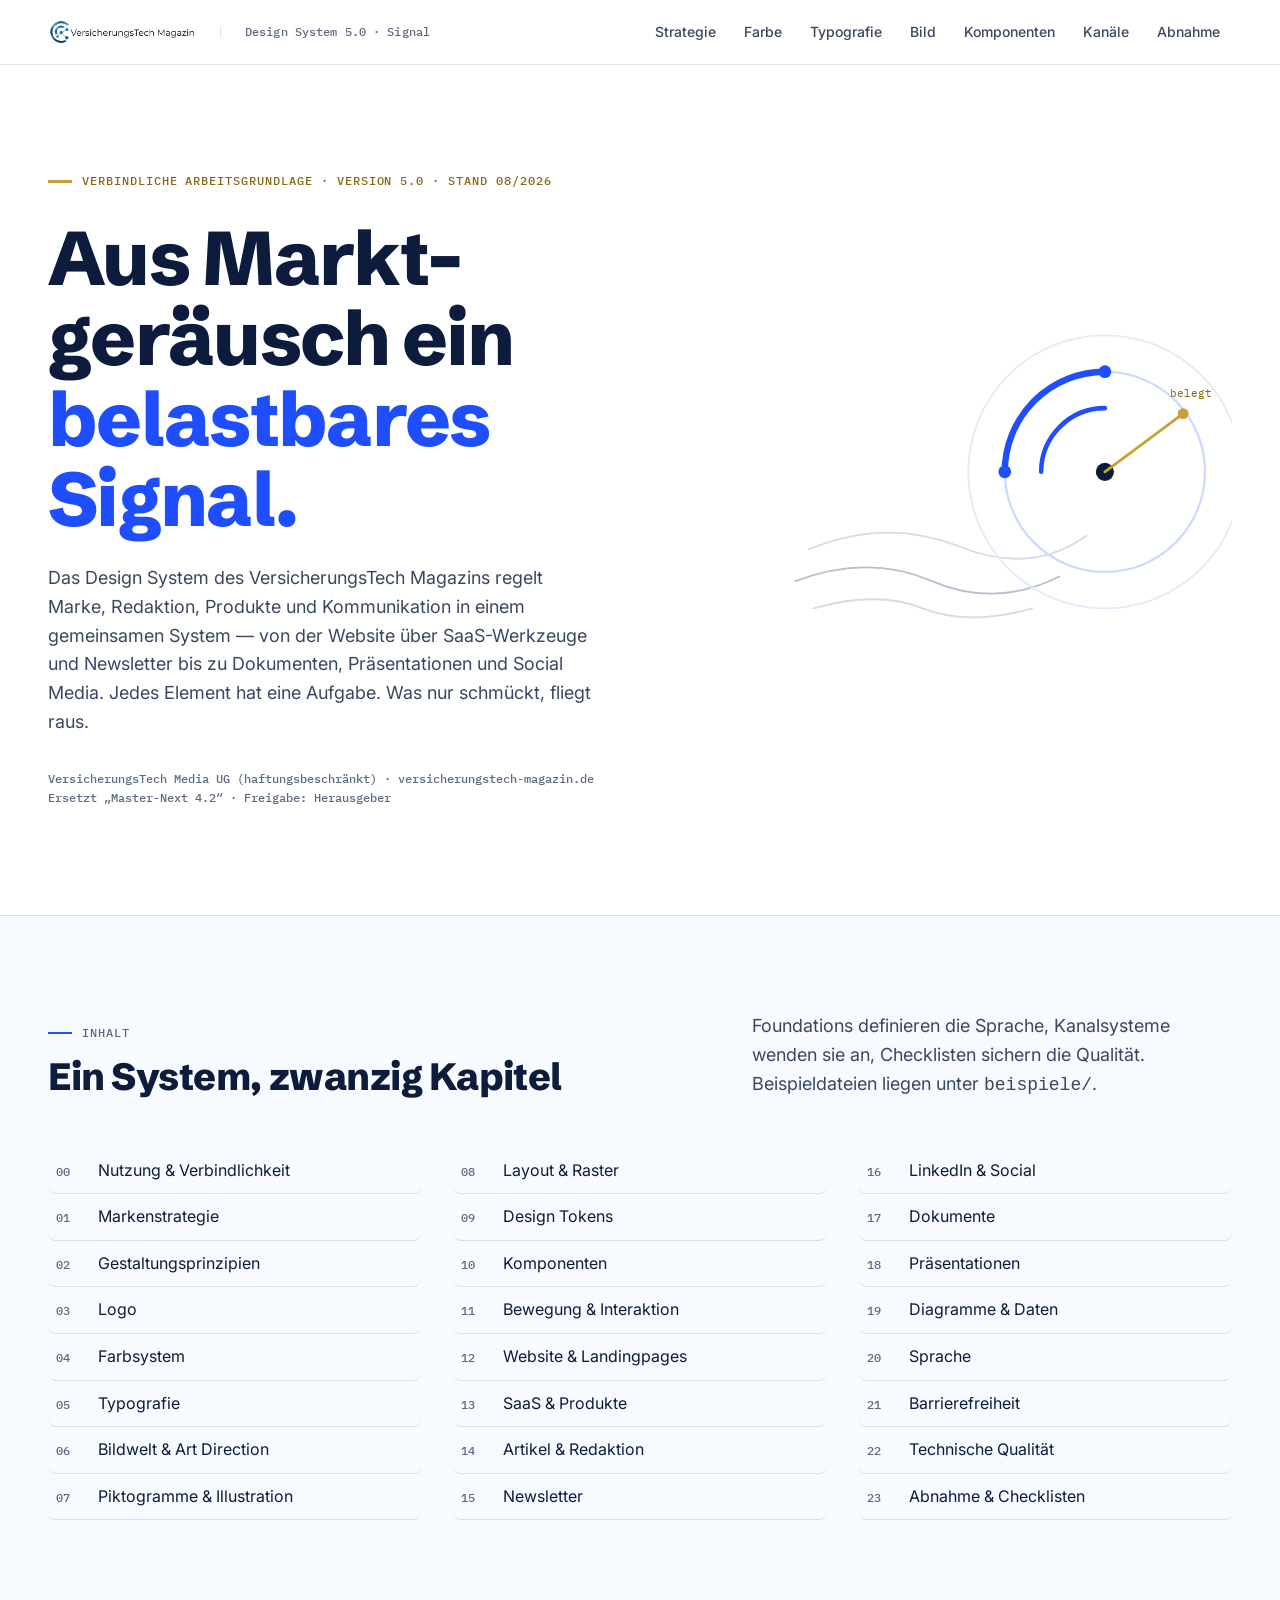
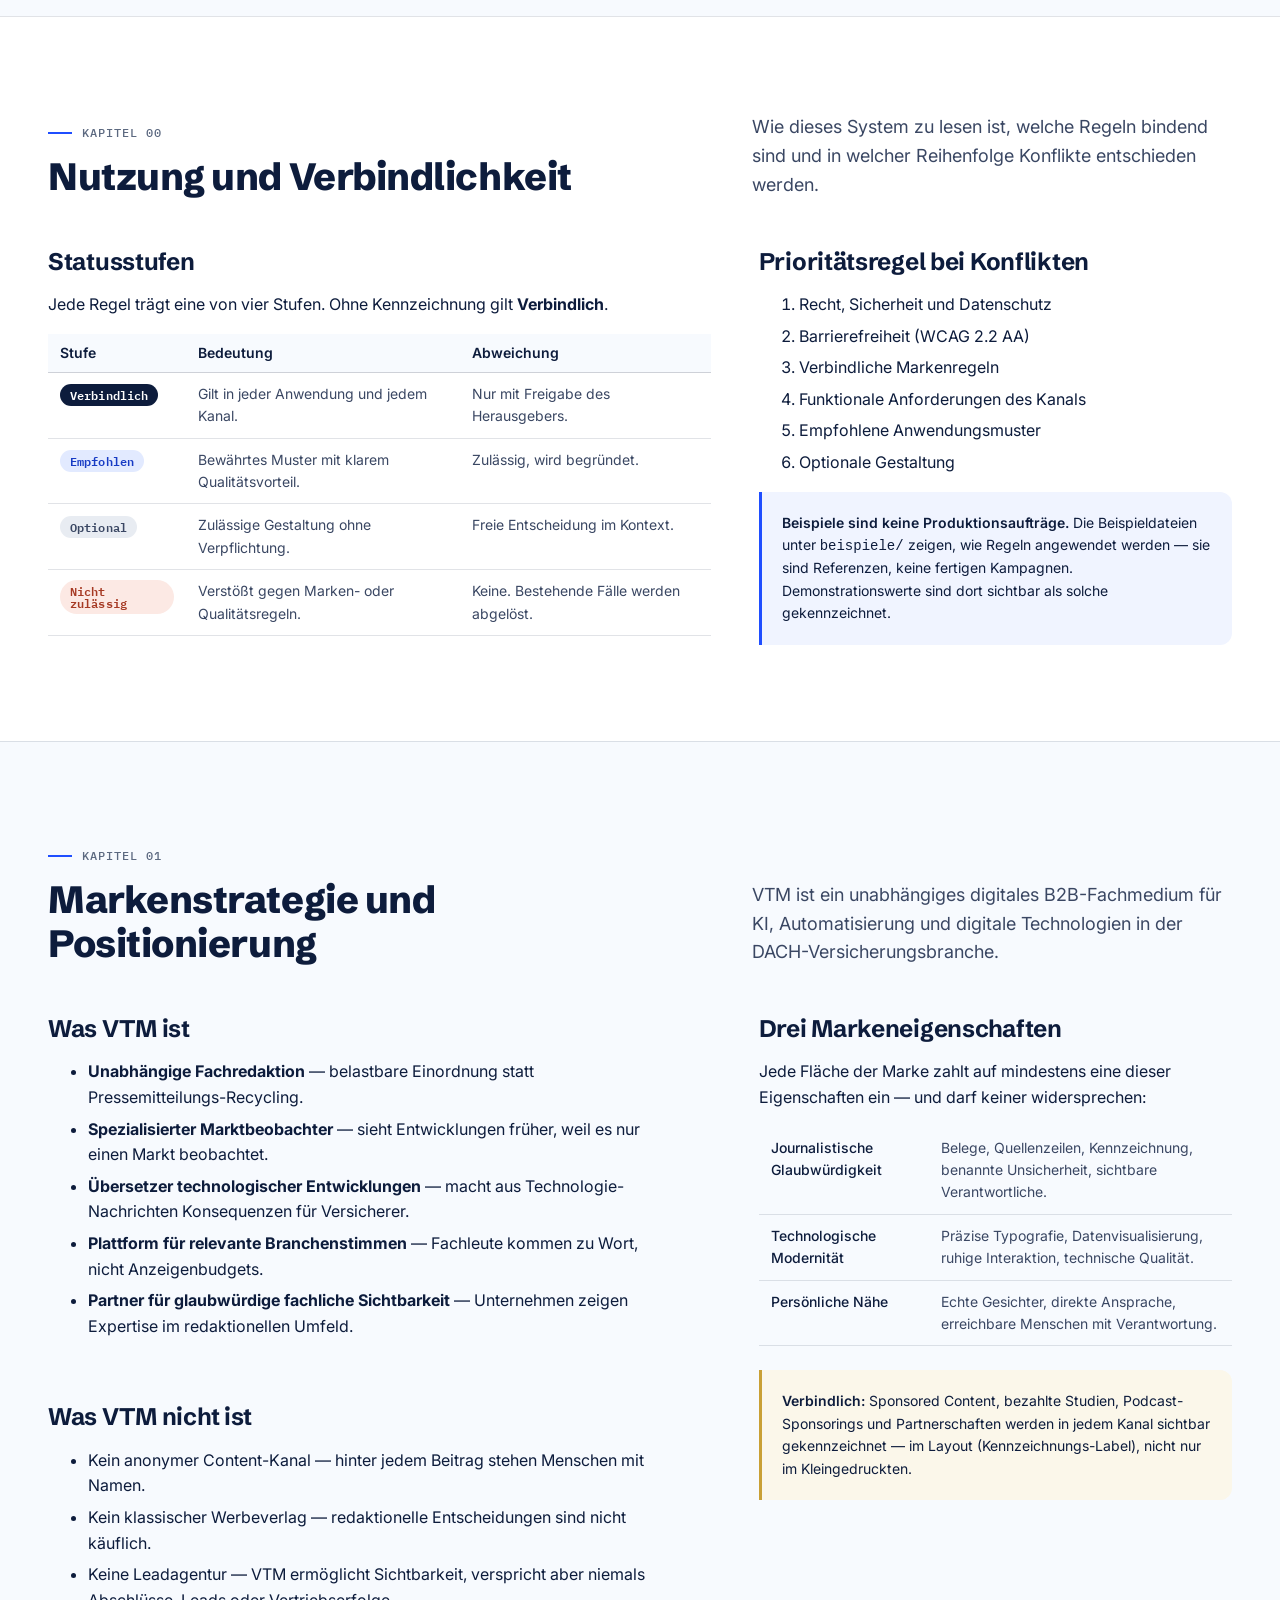
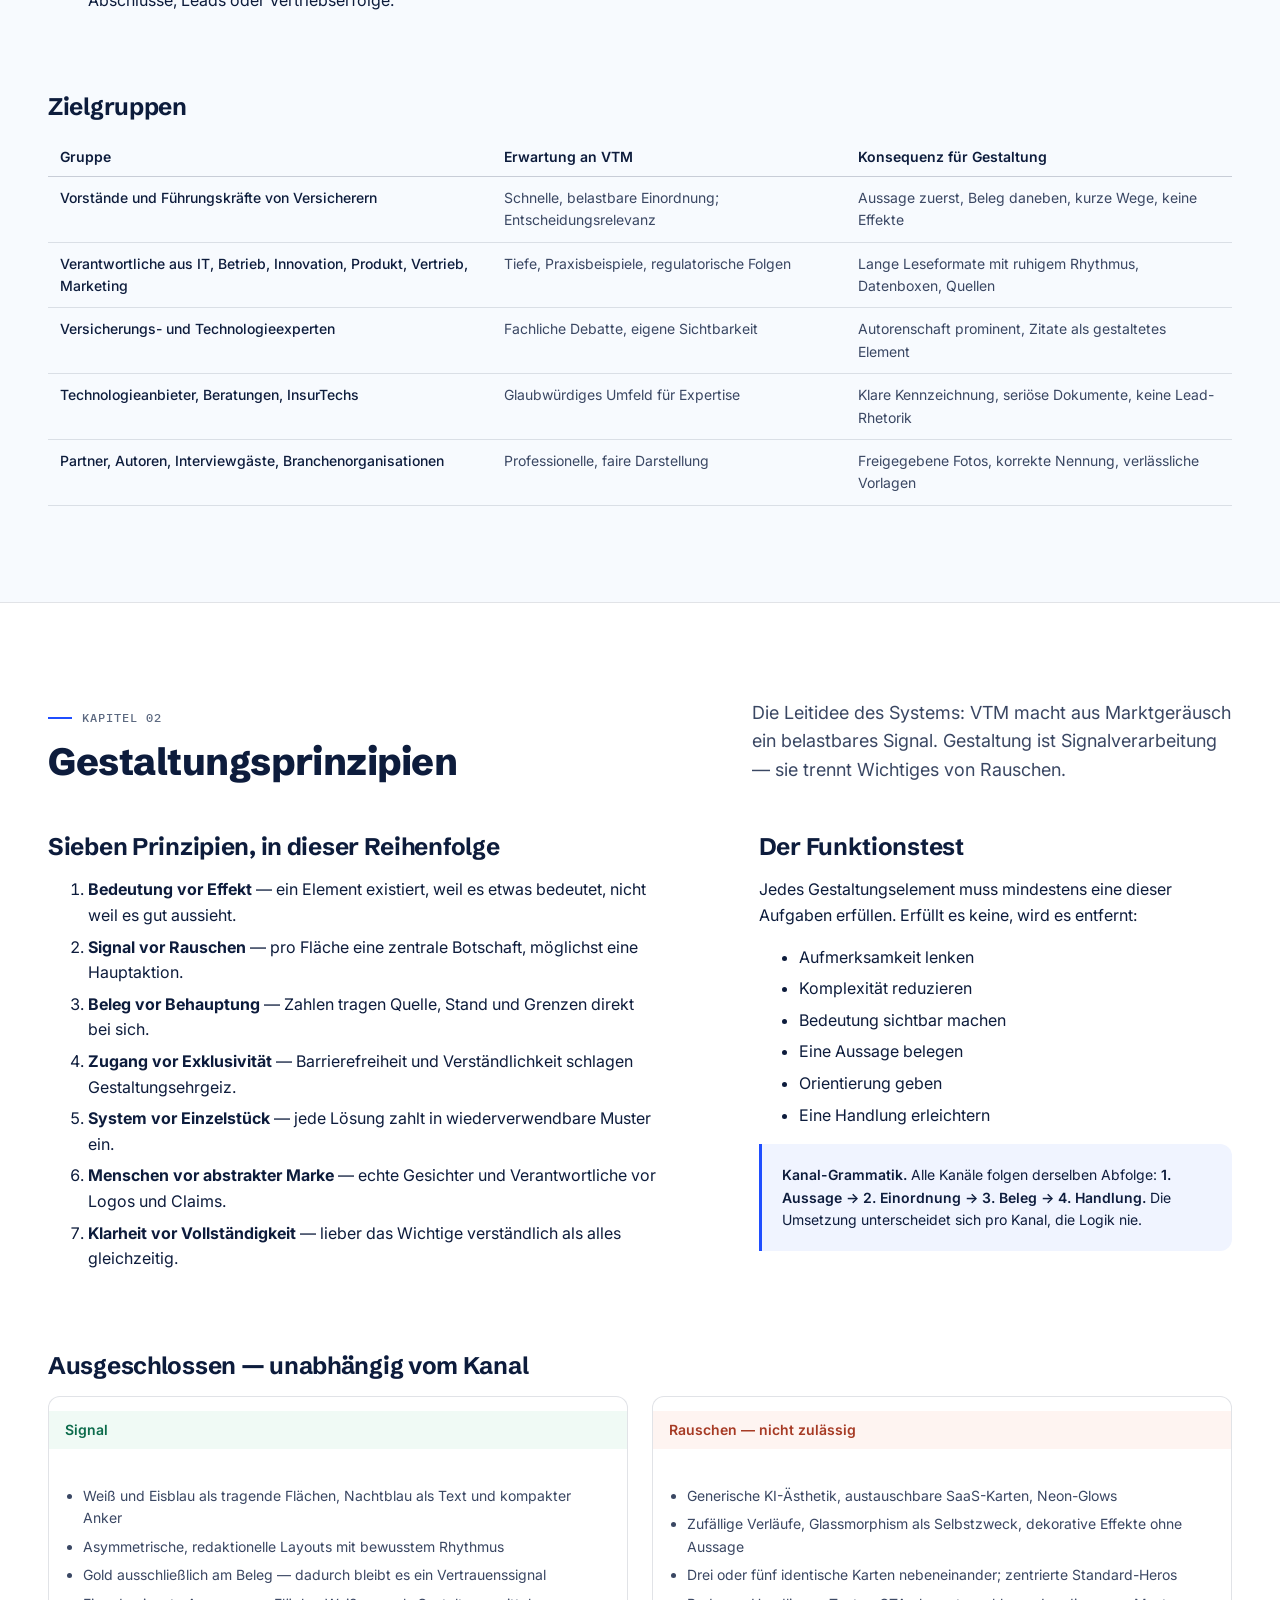
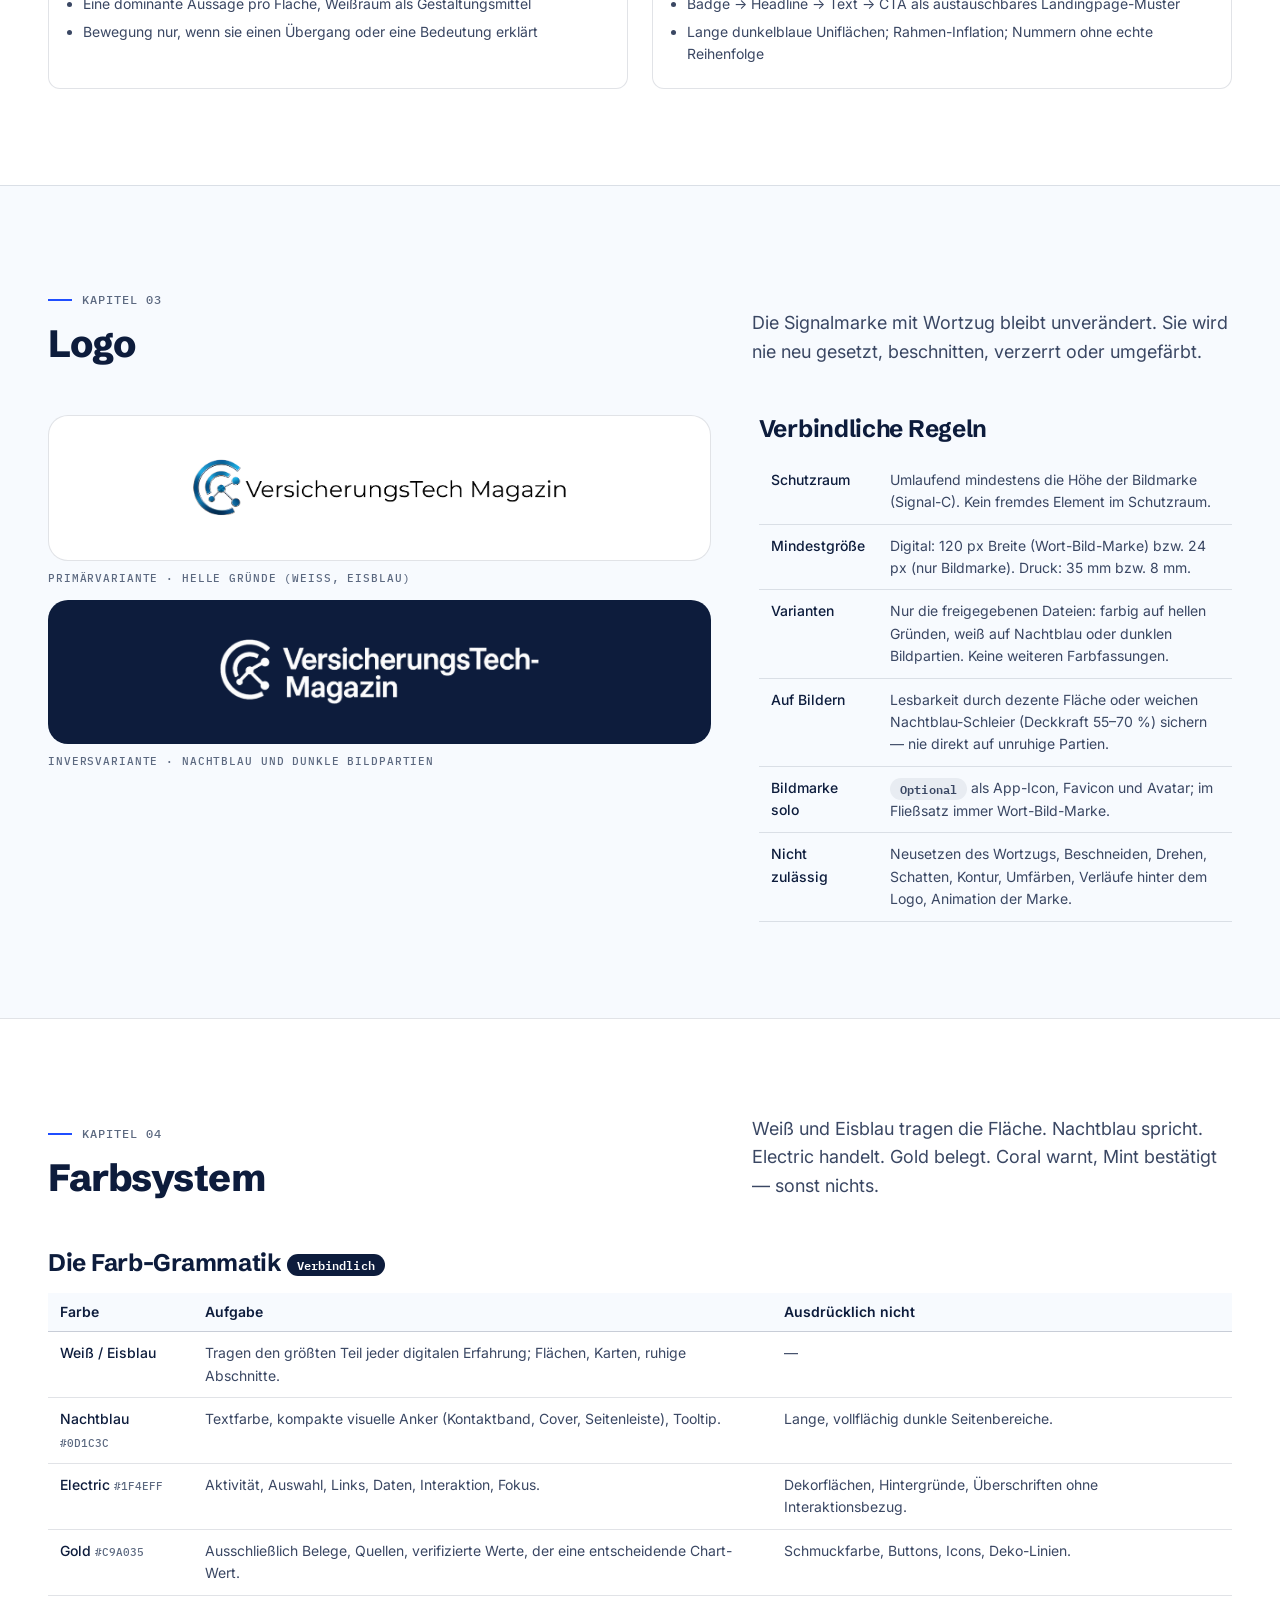
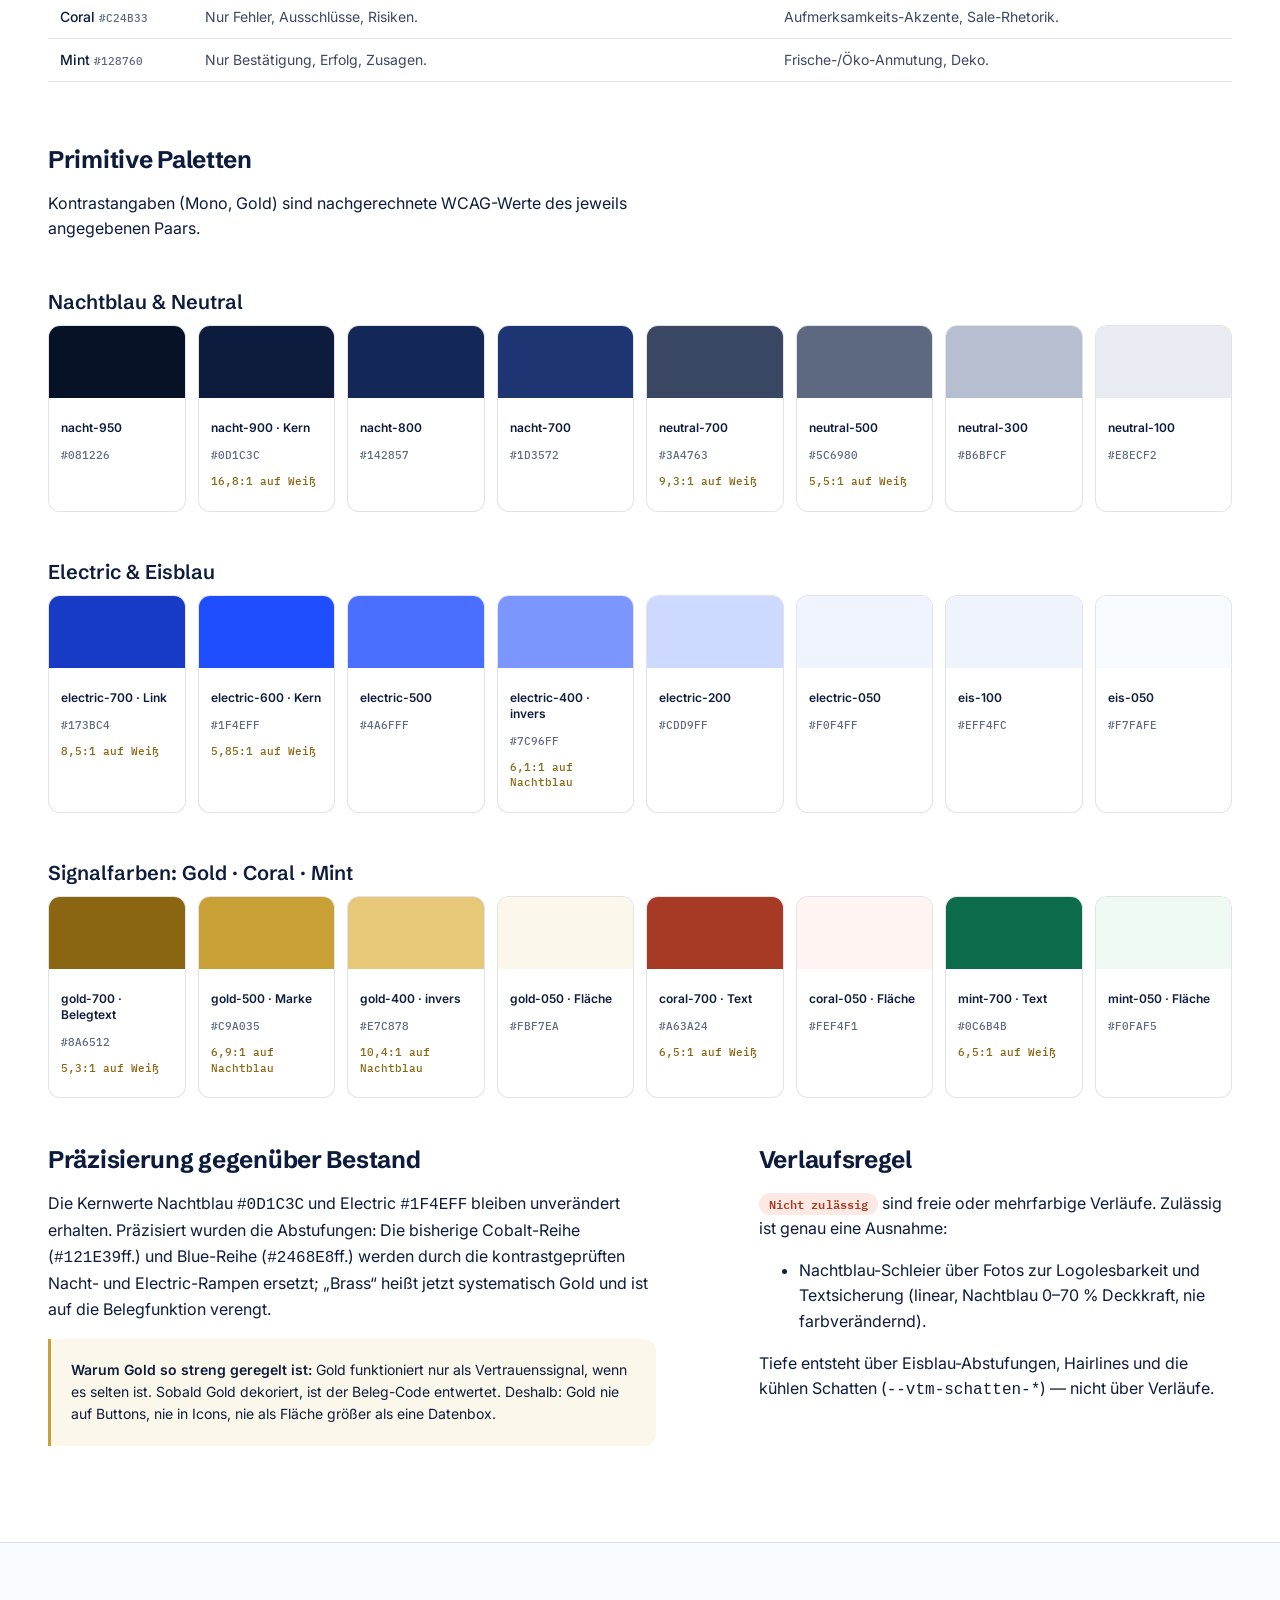
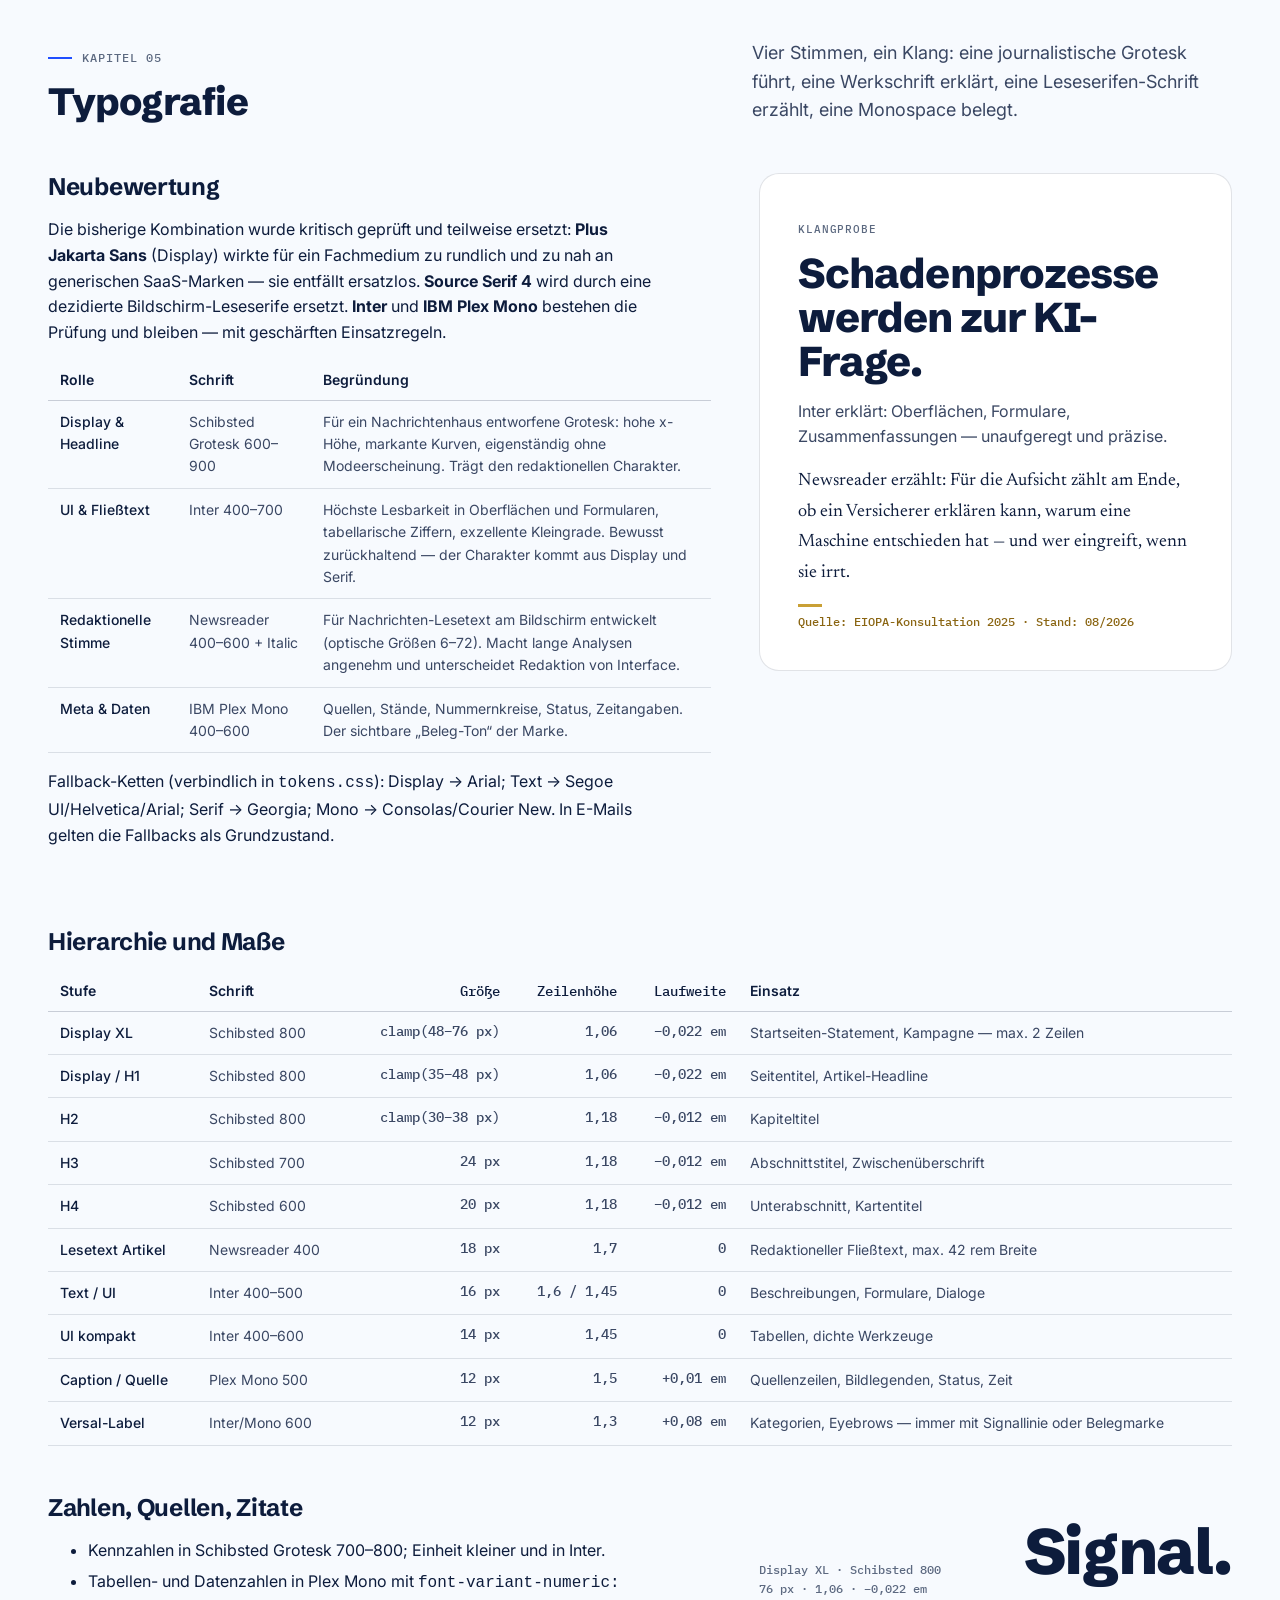
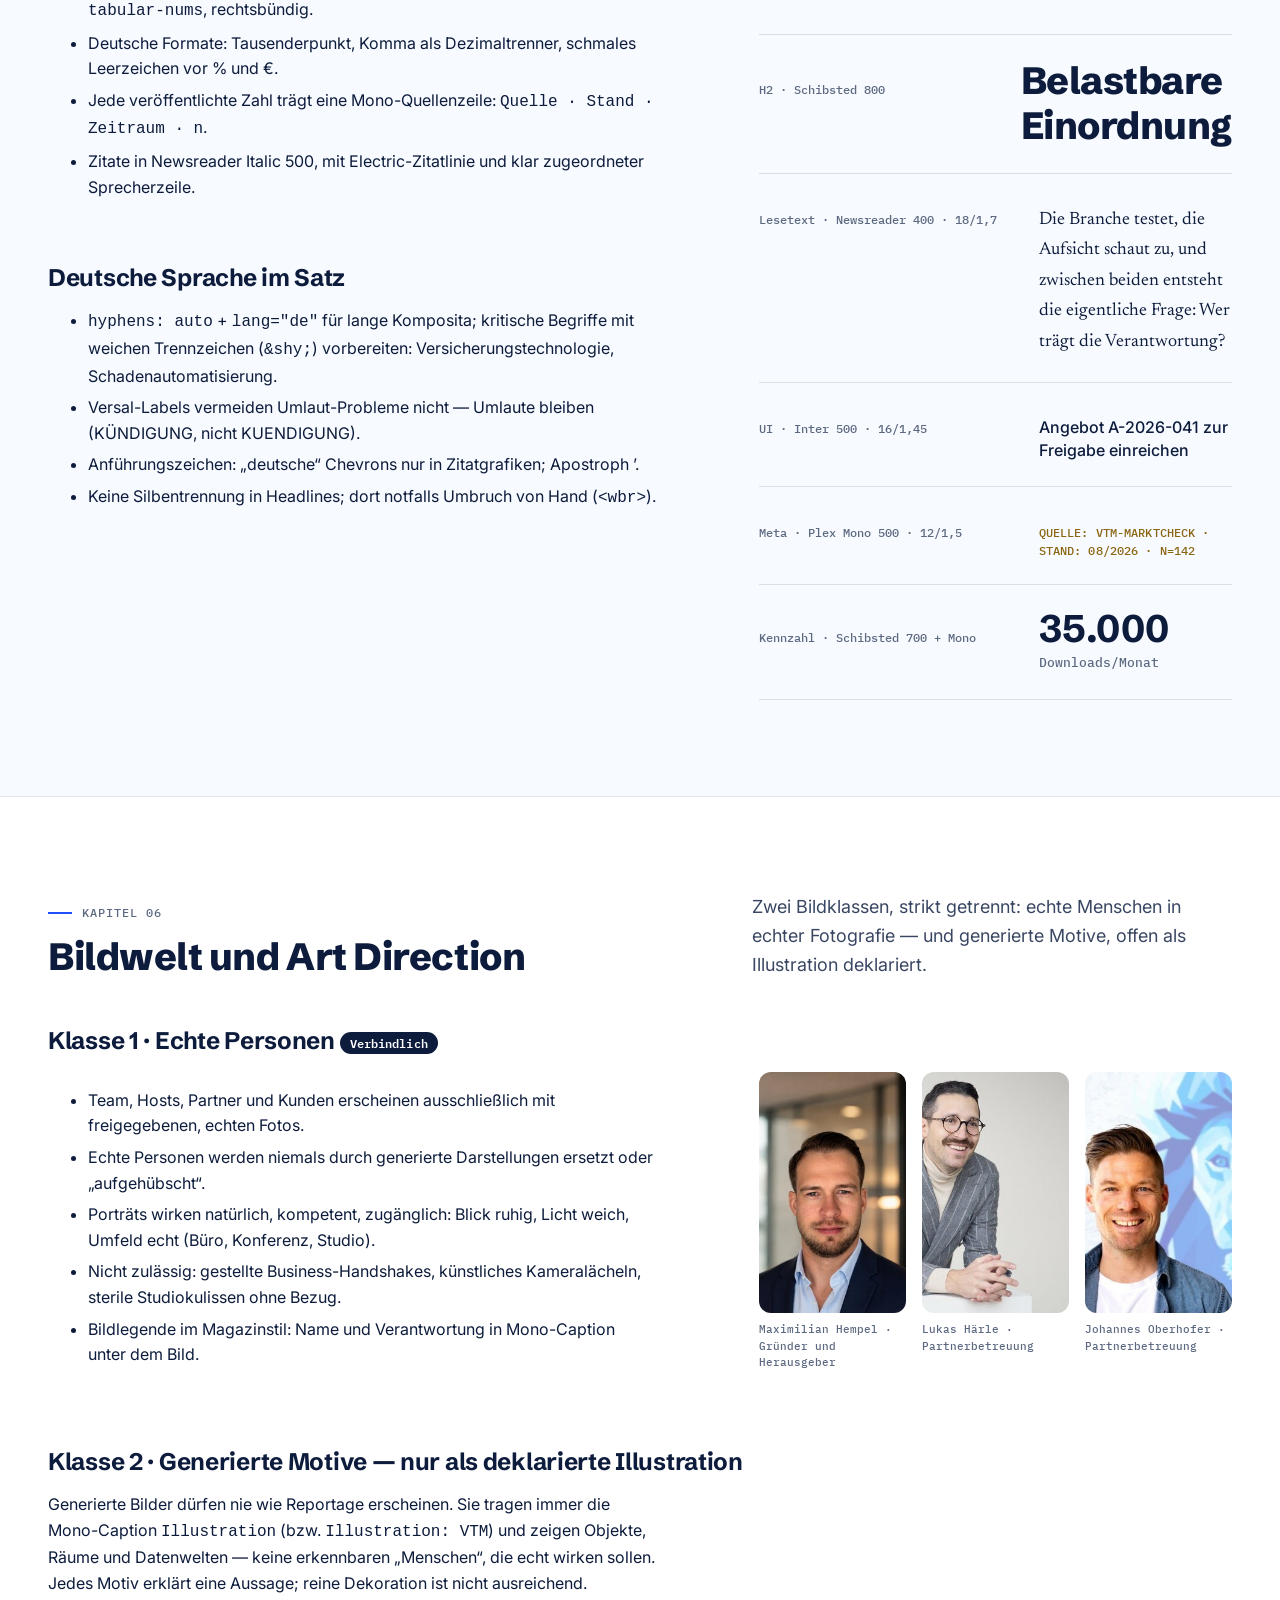
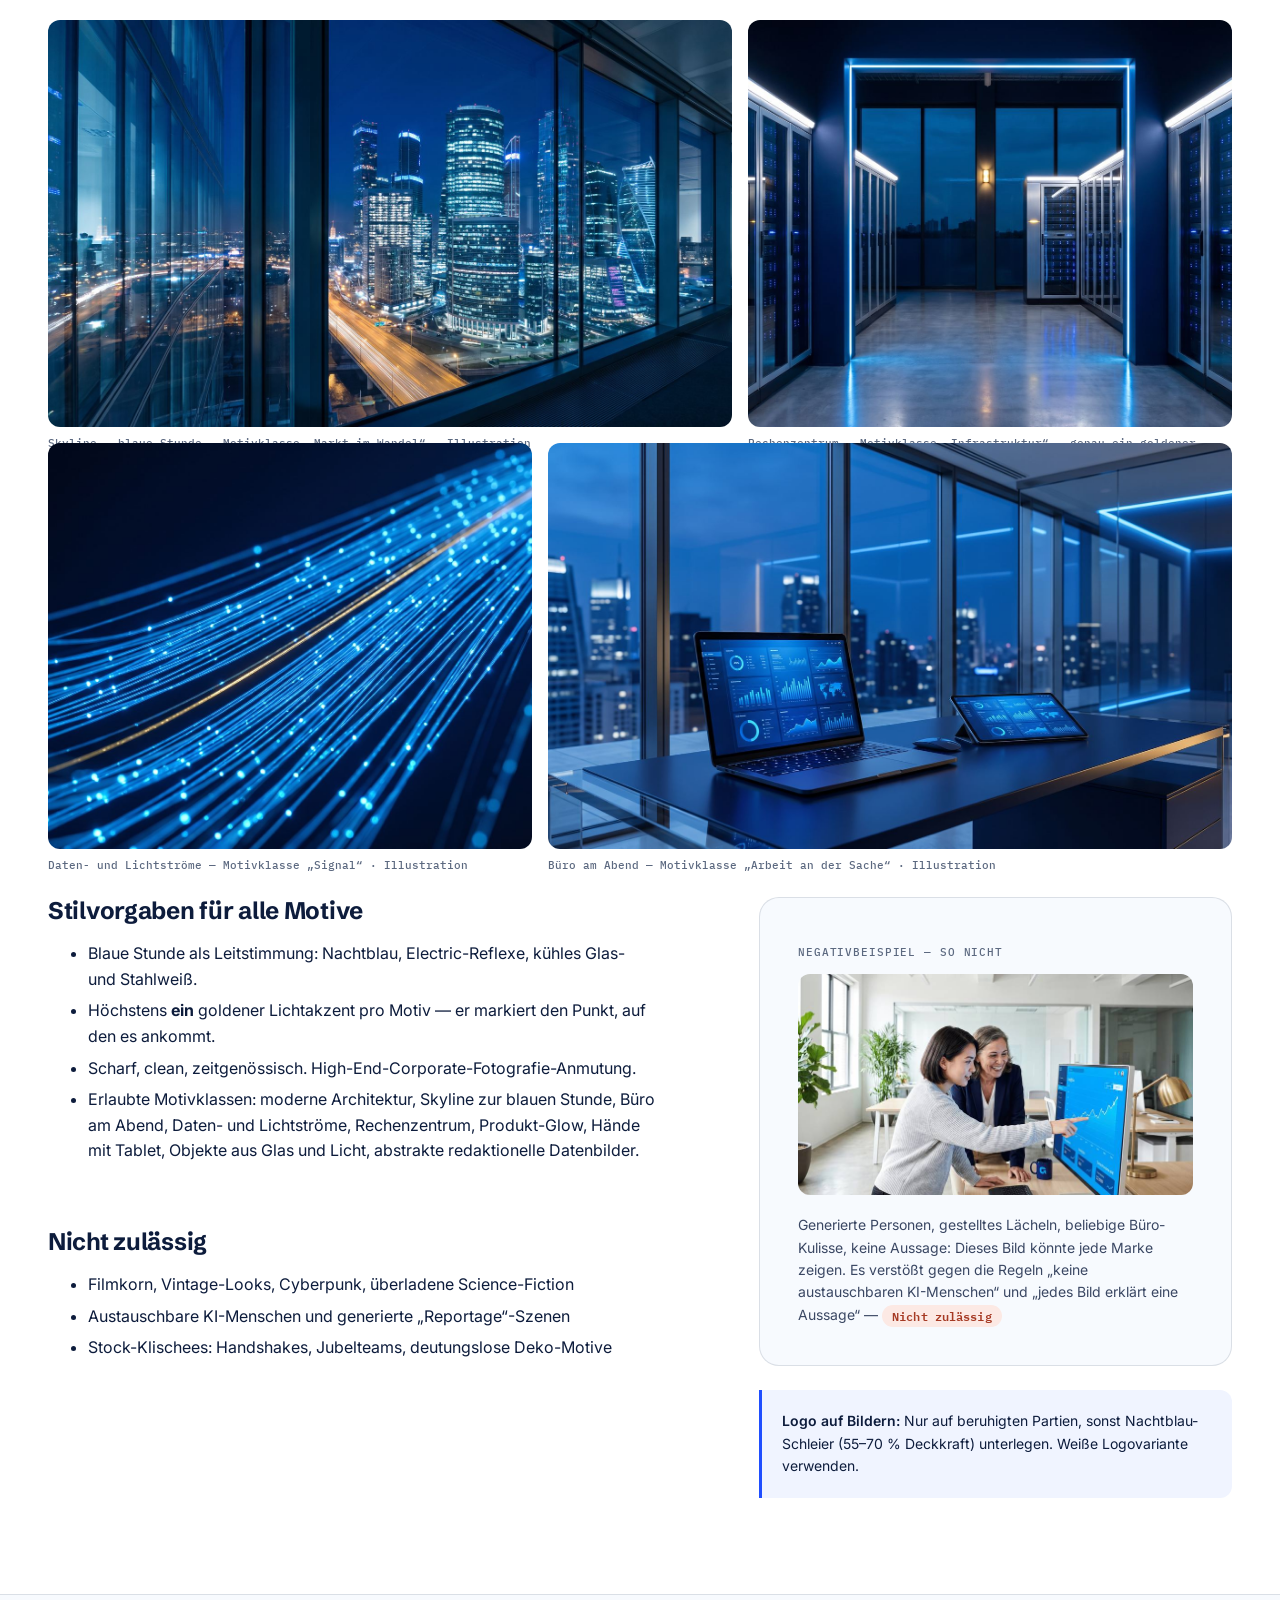
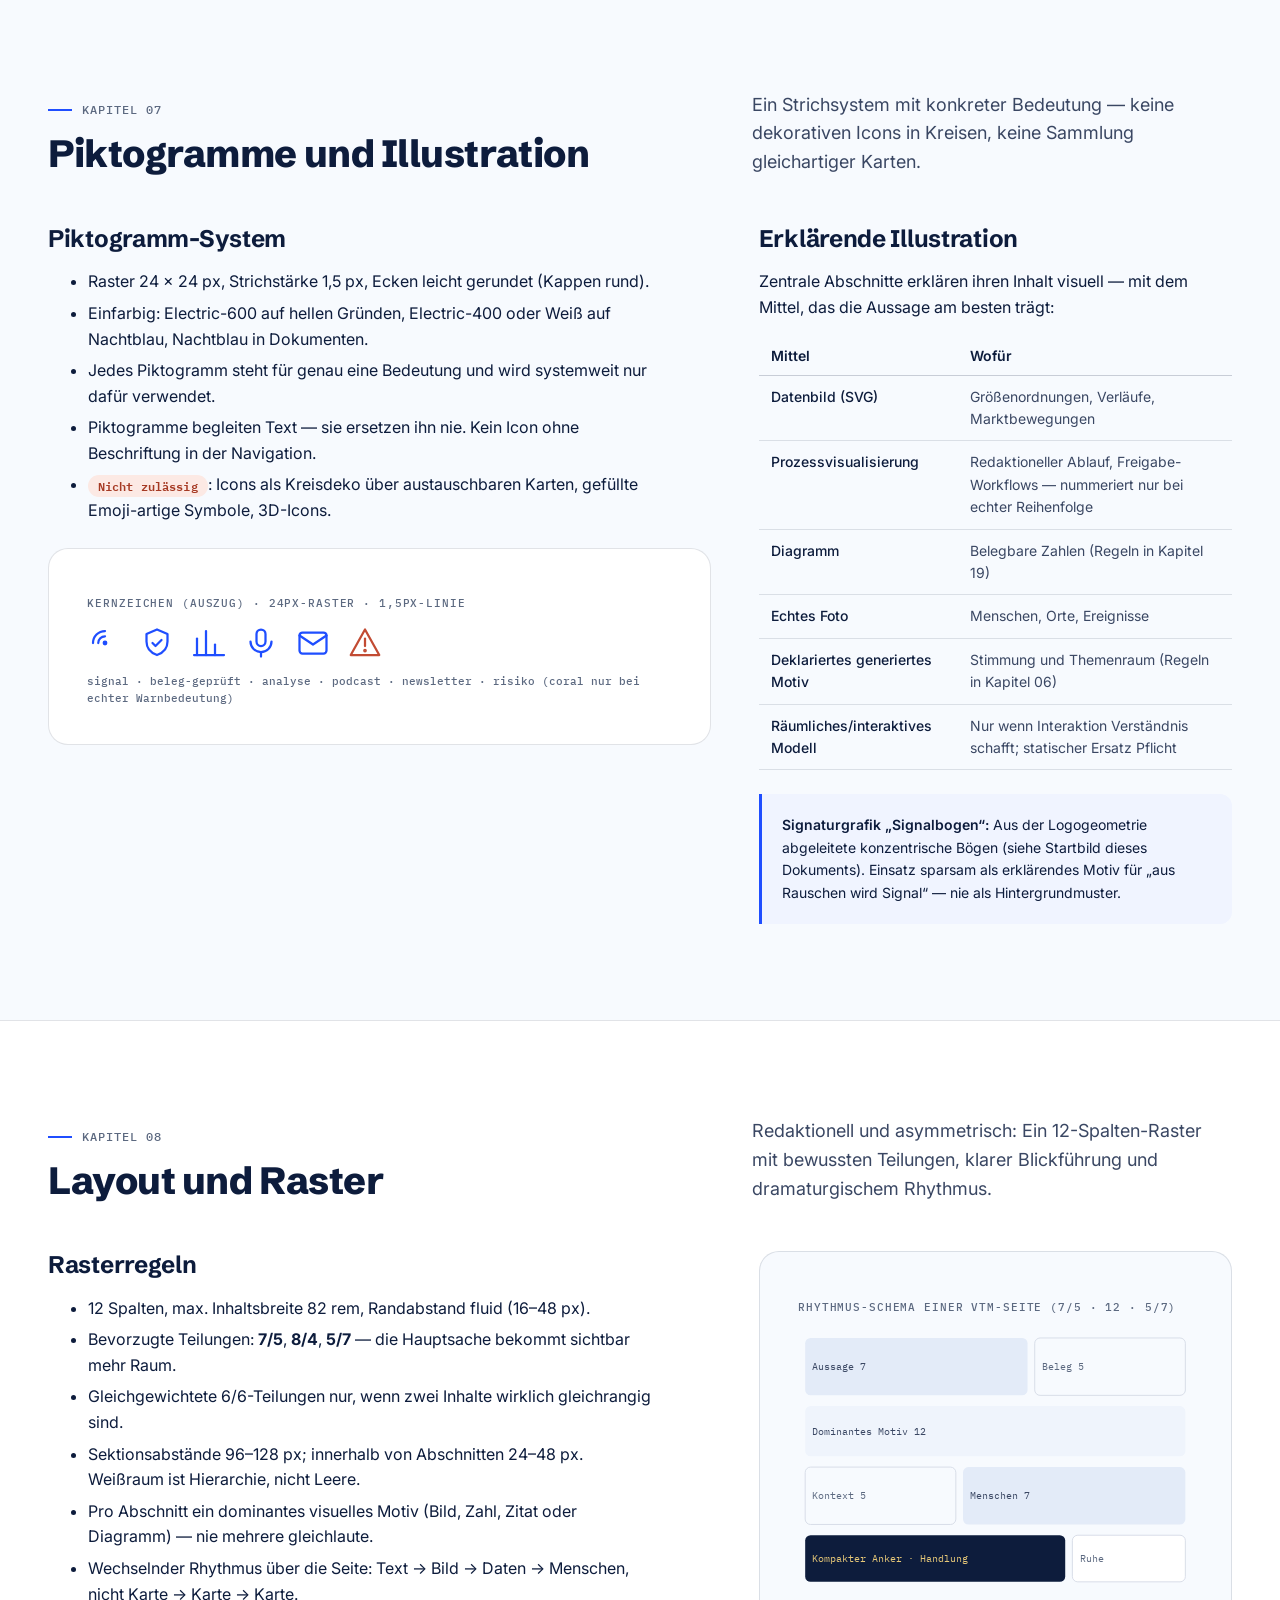
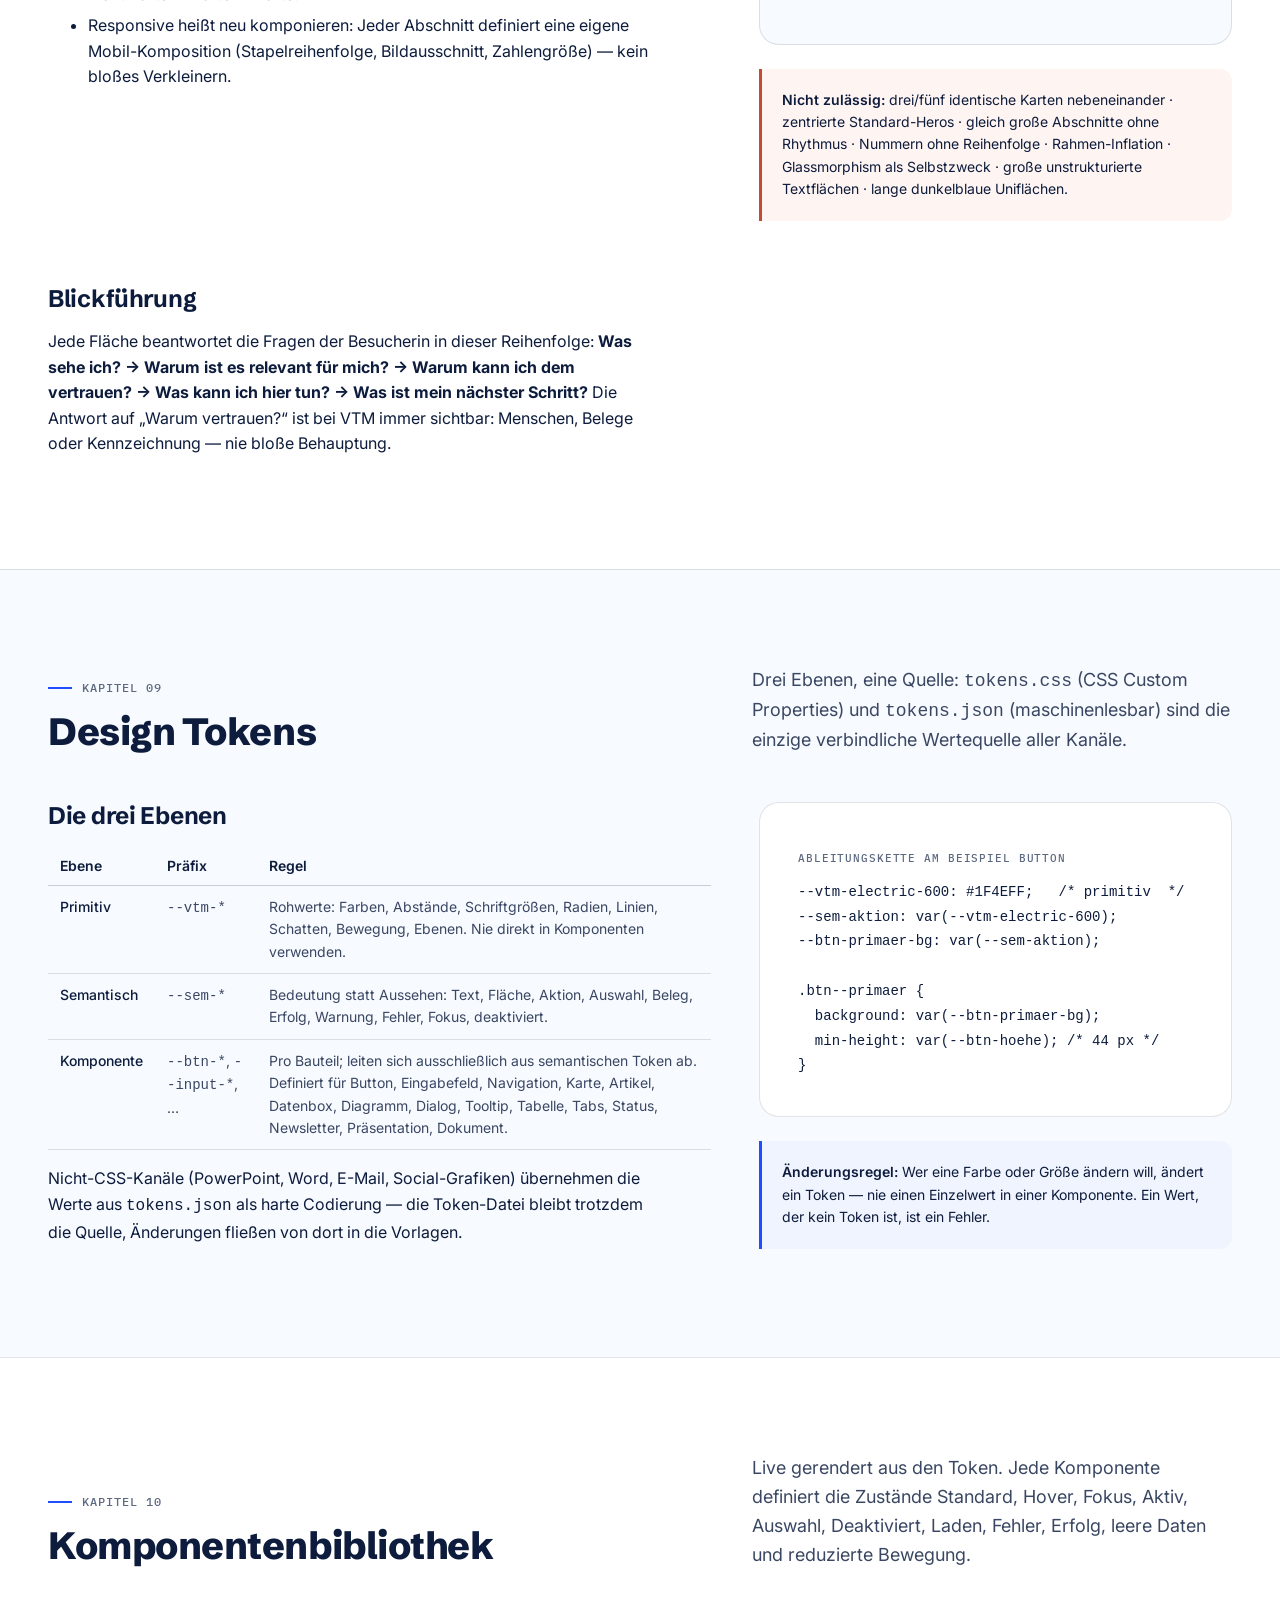
==== design-system/index.html @ 4dd70a4c "VTM Design System 5.0 „Signal": ganzheitliches, kanalübergreifendes Markensystem Neues verbindliches" ====
<!doctype html>
<html lang="de">
<head>
<meta charset="utf-8">
<meta name="viewport" content="width=device-width, initial-scale=1">
<meta name="description" content="VTM Design System 5.0 · Signal – das verbindliche, kanalübergreifende Marken-, Redaktions- und Produktsystem des VersicherungsTech Magazins.">
<meta name="robots" content="noindex, nofollow">
<meta name="theme-color" content="#0D1C3C">
<meta name="color-scheme" content="light">
<title>VTM Design System 5.0 · Signal</title>
<link rel="preconnect" href="https://fonts.googleapis.com">
<link rel="preconnect" href="https://fonts.gstatic.com" crossorigin>
<link href="https://fonts.googleapis.com/css2?family=IBM+Plex+Mono:wght@400;500;600&family=Inter:wght@400;500;600;700&family=Newsreader:ital,opsz,wght@0,6..72,400;0,6..72,500;0,6..72,600;1,6..72,400;1,6..72,500&family=Schibsted+Grotesk:wght@500;600;700;800;900&display=swap" rel="stylesheet">
<link rel="stylesheet" href="tokens.css">
<style>
/* =========================================================
   Dokumentgestaltung des Design-System-Handbuchs.
   Alle Werte kommen aus tokens.css.
   ========================================================= */
*, *::before, *::after { box-sizing: border-box; }
html { scroll-behavior: smooth; scroll-padding-top: 5rem; }
body {
  margin: 0;
  font: 400 var(--vtm-size-m)/var(--vtm-leading-text) var(--vtm-font-text);
  color: var(--sem-text);
  background: var(--sem-flaeche-seite);
  -webkit-font-smoothing: antialiased;
  text-rendering: optimizeLegibility;
}
img { max-width: 100%; height: auto; }
a { color: var(--sem-text-link); text-decoration-thickness: 1px; text-underline-offset: 3px; }
a:hover { color: var(--vtm-electric-600); }
:focus-visible { outline: none; box-shadow: var(--sem-fokus-ring); border-radius: var(--vtm-radius-s); }

.skip-link {
  position: absolute; left: -999px; top: 0; z-index: var(--vtm-ebene-toast);
  background: var(--vtm-nacht-900); color: #fff; padding: .75rem 1.25rem;
  border-radius: 0 0 var(--vtm-radius-m) 0; text-decoration: none;
}
.skip-link:focus-visible { left: 0; }

/* ------- Grundraster ------- */
.shell { max-width: 82rem; margin-inline: auto; padding-inline: clamp(1rem, 4vw, 3rem); }
.kapitel { padding-block: var(--vtm-space-96); border-top: var(--vtm-linie-haar); }
.kapitel--soft { background: var(--sem-flaeche-soft); }
.kap-kopf { display: grid; grid-template-columns: minmax(0,7fr) minmax(0,5fr); gap: var(--vtm-space-32); align-items: end; margin-bottom: var(--vtm-space-48); }
.kap-nr {
  font: 500 var(--vtm-size-xs)/1 var(--vtm-font-mono);
  letter-spacing: var(--vtm-tracking-label); text-transform: uppercase;
  color: var(--sem-text-gedaempft); display: inline-flex; align-items: center; gap: .625rem;
  margin-bottom: var(--vtm-space-16);
}
.kap-nr::before { content: ""; width: 1.5rem; height: 2px; background: var(--vtm-electric-600); }
.kap-titel { font: 800 var(--vtm-size-4xl)/var(--vtm-leading-heading) var(--vtm-font-display); letter-spacing: var(--vtm-tracking-heading); margin: 0; max-width: 24ch; }
.kap-intro { font-size: var(--vtm-size-l); color: var(--sem-text-sekundaer); max-width: var(--vtm-measure-lead); margin: 0; }
@media (max-width: 900px) { .kap-kopf { grid-template-columns: minmax(0, 1fr); align-items: start; } }

h3 { font: 700 var(--vtm-size-2xl)/var(--vtm-leading-heading) var(--vtm-font-display); letter-spacing: var(--vtm-tracking-heading); margin: var(--vtm-space-64) 0 var(--vtm-space-16); }
h4 { font: 600 var(--vtm-size-xl)/var(--vtm-leading-heading) var(--vtm-font-display); margin: var(--vtm-space-48) 0 var(--vtm-space-12); }
p, ul, ol { max-width: var(--vtm-measure-text); }
li { margin-block: .375rem; }
.breit { max-width: none; }

/* ------- Kopf & Navigation ------- */
.top {
  position: sticky; top: 0; z-index: var(--vtm-ebene-sticky);
  background: var(--nav-bg); backdrop-filter: blur(12px);
  border-bottom: var(--nav-linie);
}
.top-innen { display: flex; align-items: center; gap: var(--vtm-space-24); min-height: var(--nav-hoehe); }
.top-logo { display: inline-flex; align-items: center; }
.top-logo img { height: 26px; width: auto; }
.top-label { font: 500 var(--vtm-size-xs)/1 var(--vtm-font-mono); letter-spacing: var(--vtm-tracking-mono); color: var(--sem-text-gedaempft); border-left: var(--vtm-linie-haar); padding-left: var(--vtm-space-24); }
.top nav { margin-left: auto; }
.top nav ul { display: flex; gap: var(--vtm-space-4); list-style: none; margin: 0; padding: 0; flex-wrap: wrap; }
.top nav a {
  display: inline-block; padding: .5rem .75rem; border-radius: var(--vtm-radius-m);
  font: 500 var(--vtm-size-s)/1 var(--vtm-font-text); color: var(--sem-text-sekundaer); text-decoration: none;
}
.top nav a:hover { background: var(--sem-flaeche-soft); color: var(--sem-text); }
@media (max-width: 1100px) { .top-label { display: none; } }
@media (max-width: 820px) { .top nav { display: none; } }

/* ------- Hero ------- */
.hero { position: relative; overflow: clip; padding-block: var(--vtm-space-96) var(--vtm-space-96); }
.hero-raster { display: grid; grid-template-columns: minmax(0,7fr) minmax(0,5fr); gap: var(--vtm-space-48); align-items: center; }
.hero-eyebrow { font: 500 var(--vtm-size-xs)/1.4 var(--vtm-font-mono); letter-spacing: var(--vtm-tracking-label); text-transform: uppercase; color: var(--sem-beleg-text); display: inline-flex; align-items: center; gap: .625rem; }
.hero-eyebrow::before { content: ""; width: 1.5rem; height: 3px; background: var(--sem-beleg-marke); }
.hero h1 { font: 800 var(--vtm-size-7xl)/var(--vtm-leading-display) var(--vtm-font-display); letter-spacing: var(--vtm-tracking-display); margin: var(--vtm-space-16) 0 var(--vtm-space-24); max-width: 14ch; }
.hero h1 em { font-style: normal; color: var(--vtm-electric-600); }
.hero-lead { font-size: var(--vtm-size-l); color: var(--sem-text-sekundaer); max-width: var(--vtm-measure-lead); }
.hero-meta { margin-top: var(--vtm-space-32); font: 500 var(--vtm-size-xs)/1.6 var(--vtm-font-mono); color: var(--sem-text-gedaempft); }
.hero-signal { position: relative; min-height: 280px; }
.hero-signal svg { width: 100%; height: auto; display: block; }
@media (max-width: 900px) { .hero-raster { grid-template-columns: minmax(0, 1fr); } .hero-signal { max-width: 24rem; } }

/* ------- Inhaltsverzeichnis ------- */
.toc { columns: 3; gap: var(--vtm-space-32); }
.toc ol { list-style: none; margin: 0; padding: 0; }
.toc li { break-inside: avoid; margin: 0; }
.toc a {
  display: flex; gap: .875rem; align-items: baseline; padding: .625rem .5rem;
  text-decoration: none; color: var(--sem-text); border-radius: var(--vtm-radius-m);
  border-bottom: var(--vtm-linie-haar);
}
.toc a:hover { background: var(--vtm-weiss); color: var(--vtm-electric-700); }
.toc .nr { font: 500 var(--vtm-size-xs)/1.4 var(--vtm-font-mono); color: var(--sem-text-gedaempft); min-width: 1.75rem; }
@media (max-width: 1000px) { .toc { columns: 2; } }
@media (max-width: 640px) { .toc { columns: 1; } }

/* ------- Wiederkehrende Bausteine ------- */
.regel-status {
  display: inline-block; font: var(--status-font); letter-spacing: var(--vtm-tracking-mono);
  padding: var(--status-pad); border-radius: var(--status-radius); vertical-align: middle;
}
.regel-status--muss { background: var(--vtm-nacht-900); color: #fff; }
.regel-status--soll { background: var(--vtm-electric-100); color: var(--vtm-electric-700); }
.regel-status--kann { background: var(--vtm-neutral-100); color: var(--vtm-neutral-700); }
.regel-status--nein { background: var(--vtm-coral-100); color: var(--vtm-coral-700); }

.duo { display: grid; grid-template-columns: minmax(0,7fr) minmax(0,5fr); gap: var(--vtm-space-48); align-items: start; }
.duo--umgekehrt { grid-template-columns: minmax(0,5fr) minmax(0,7fr); }
@media (max-width: 900px) { .duo, .duo--umgekehrt { grid-template-columns: minmax(0, 1fr); } }

.beispiel-flaeche {
  background: var(--sem-flaeche-soft); border: var(--vtm-linie-haar);
  border-radius: var(--vtm-radius-xl); padding: clamp(1.25rem, 3vw, 2.5rem);
}
.beispiel-flaeche--weiss { background: var(--vtm-weiss); }
.beispiel-label { font: 500 var(--vtm-size-2xs)/1 var(--vtm-font-mono); letter-spacing: var(--vtm-tracking-label); text-transform: uppercase; color: var(--sem-text-gedaempft); margin-bottom: var(--vtm-space-16); }

.quellzeile { font: 500 var(--vtm-size-xs)/1.5 var(--vtm-font-mono); color: var(--sem-beleg-text); }
.quellzeile::before { content: ""; display: block; width: 1.5rem; height: 3px; background: var(--sem-beleg-marke); margin-bottom: .375rem; }

.do-dont { display: grid; grid-template-columns: 1fr 1fr; gap: var(--vtm-space-24); }
@media (max-width: 760px) { .do-dont { grid-template-columns: 1fr; } }
.dd { border-radius: var(--vtm-radius-l); border: var(--vtm-linie-haar); overflow: clip; background: #fff; }
.dd-kopf { display: flex; align-items: center; gap: .5rem; padding: .75rem 1rem; font: 600 var(--vtm-size-s)/1 var(--vtm-font-text); }
.dd--do .dd-kopf { background: var(--sem-erfolg-flaeche); color: var(--sem-erfolg-text); }
.dd--dont .dd-kopf { background: var(--sem-fehler-flaeche); color: var(--sem-fehler-text); }
.dd-body { padding: 1rem; }
.dd-body ul { margin: 0; padding-left: 1.1rem; max-width: none; }
.dd-body li { font-size: var(--vtm-size-s); color: var(--sem-text-sekundaer); }

table.regeln { width: 100%; border-collapse: collapse; font-size: var(--vtm-size-s); }
table.regeln caption { text-align: left; font: 600 var(--vtm-size-s)/1.4 var(--vtm-font-text); padding-bottom: .625rem; color: var(--sem-text-sekundaer); }
table.regeln th { text-align: left; font: var(--tabelle-kopf-font); background: var(--tabelle-kopf-bg); padding: .625rem .75rem; border-bottom: var(--vtm-linie-mittel); }
table.regeln td { padding: .625rem .75rem; border-bottom: var(--tabelle-zeile-linie); vertical-align: top; color: var(--sem-text-sekundaer); }
table.regeln td:first-child { color: var(--sem-text); font-weight: 500; }
table.regeln .zahl { font: var(--tabelle-zahl-font); font-variant-numeric: tabular-nums; text-align: right; }
.tabellen-scroll { overflow-x: auto; }

.check { list-style: none; padding: 0; max-width: none; columns: 2; gap: var(--vtm-space-32); }
.check li { break-inside: avoid; position: relative; padding: .5rem 0 .5rem 1.375rem; border-bottom: var(--vtm-linie-haar); font-size: var(--vtm-size-s); color: var(--sem-text-sekundaer); }
.check li::before { content: "✓"; position: absolute; left: 0; top: .5rem; font-weight: 700; color: var(--sem-erfolg-text); }
@media (max-width: 760px) { .check { columns: 1; } }

.hinweis { border-left: 3px solid var(--vtm-electric-600); background: var(--vtm-electric-050); border-radius: 0 var(--vtm-radius-l) var(--vtm-radius-l) 0; padding: 1rem 1.25rem; max-width: var(--vtm-measure-text); }
.hinweis--beleg { border-color: var(--sem-beleg-marke); background: var(--sem-beleg-flaeche); }
.hinweis--warn { border-color: var(--vtm-coral-600); background: var(--sem-fehler-flaeche); }
.hinweis p { margin: .25rem 0; font-size: var(--vtm-size-s); }
.hinweis strong { font-weight: 600; }

/* Farbmuster */
.farbreihe { display: grid; grid-template-columns: repeat(auto-fill, minmax(8.5rem, 1fr)); gap: var(--vtm-space-12); max-width: none; }
.muster { border: var(--vtm-linie-haar); border-radius: var(--vtm-radius-l); overflow: clip; background: #fff; }
.muster-flaeche { height: 4.5rem; }
.muster-info { padding: .625rem .75rem; }
.muster-name { font: 600 var(--vtm-size-xs)/1.3 var(--vtm-font-text); }
.muster-wert { font: 500 var(--vtm-size-2xs)/1.4 var(--vtm-font-mono); color: var(--sem-text-gedaempft); }
.muster-kontrast { font: 500 var(--vtm-size-2xs)/1.4 var(--vtm-font-mono); color: var(--sem-beleg-text); }

/* Typo-Spezimen */
.spezimen { border-bottom: var(--vtm-linie-haar); padding-block: var(--vtm-space-24); display: grid; grid-template-columns: minmax(0, 16rem) 1fr; gap: var(--vtm-space-24); align-items: baseline; }
.spezimen-meta { font: 500 var(--vtm-size-xs)/1.6 var(--vtm-font-mono); color: var(--sem-text-gedaempft); }
@media (max-width: 820px) { .spezimen { grid-template-columns: 1fr; gap: .5rem; } }

/* Komponenten-Demos */
.demo-zeile { display: flex; flex-wrap: wrap; gap: var(--vtm-space-16); align-items: center; }
.btn {
  appearance: none; border: none; cursor: pointer; text-decoration: none;
  display: inline-flex; align-items: center; justify-content: center; gap: .5rem;
  min-height: var(--btn-hoehe); padding-inline: var(--btn-pad-x);
  border-radius: var(--btn-radius); font: var(--btn-font);
  transition: background var(--vtm-dauer-micro) var(--vtm-ease-standard), color var(--vtm-dauer-micro) var(--vtm-ease-standard), box-shadow var(--vtm-dauer-micro) var(--vtm-ease-standard);
}
.btn--primaer { background: var(--btn-primaer-bg); color: var(--btn-primaer-text); }
.btn--primaer:hover { background: var(--btn-primaer-bg-hover); }
.btn--primaer:active { background: var(--sem-aktion-aktiv); }
.btn--sekundaer { background: transparent; border: var(--btn-sekundaer-linie); color: var(--btn-sekundaer-text); }
.btn--sekundaer:hover { background: var(--btn-sekundaer-bg-hover); }
.btn--leise { background: transparent; color: var(--sem-text-link); }
.btn--leise:hover { background: var(--sem-aktion-flaeche); }
.btn[disabled] { background: var(--sem-deaktiviert-flaeche); color: var(--sem-deaktiviert-text); cursor: not-allowed; border: 1px solid var(--sem-deaktiviert-linie); }
.btn:focus-visible { box-shadow: var(--sem-fokus-ring); outline: none; }

.feld { display: grid; gap: .375rem; max-width: 22rem; }
.feld label { font: var(--input-label-font); }
.feld .pflicht { color: var(--sem-fehler-text); }
.feld input, .feld select, .feld textarea {
  font: 400 var(--vtm-size-m)/1.4 var(--vtm-font-text); color: var(--input-text);
  min-height: var(--input-hoehe); padding: .5rem .75rem; background: var(--input-bg);
  border: var(--input-linie); border-radius: var(--input-radius);
  width: 100%; min-width: 0;
}
.feld input:focus-visible, .feld select:focus-visible, .feld textarea:focus-visible {
  outline: none; border-color: var(--input-linie-fokus); box-shadow: 0 0 0 3px var(--vtm-electric-100);
}
.feld .hilfe { font-size: var(--vtm-size-xs); color: var(--sem-text-gedaempft); }
.feld--fehler input { border-color: var(--input-linie-fehler); }
.feld--fehler .fehler { font-size: var(--vtm-size-xs); color: var(--sem-fehler-text); font-weight: 500; }

.status-punkt { display: inline-flex; align-items: center; gap: .5rem; font: 500 var(--vtm-size-s)/1 var(--vtm-font-text); }
.status-punkt::before { content: ""; width: .5rem; height: .5rem; border-radius: 50%; background: currentColor; }
.status-punkt--neutral { color: var(--vtm-neutral-500); }
.status-punkt--aktiv { color: var(--vtm-electric-700); }
.status-punkt--erfolg { color: var(--sem-erfolg-text); }
.status-punkt--warnung { color: var(--sem-beleg-text); }
.status-punkt--fehler { color: var(--sem-fehler-text); }

/* Bildwelt */
.bild-galerie { display: grid; grid-template-columns: repeat(12, 1fr); gap: var(--vtm-space-16); max-width: none; }
.bild-galerie figure { margin: 0; }
.bild-galerie img { border-radius: var(--vtm-radius-l); display: block; width: 100%; height: 100%; object-fit: cover; }
.bild-galerie figcaption { font: 500 var(--vtm-size-2xs)/1.5 var(--vtm-font-mono); color: var(--sem-text-gedaempft); padding-top: .5rem; }
.b-7 { grid-column: span 7; } .b-5 { grid-column: span 5; } .b-4 { grid-column: span 4; } .b-8 { grid-column: span 8; } .b-6 { grid-column: span 6; } .b-12 { grid-column: span 12; }
@media (max-width: 760px) { .bild-galerie > * { grid-column: span 12 !important; } }

/* Fußbereich: kompakter dunkler Anker */
.anker {
  background: var(--sem-flaeche-anker); color: var(--sem-text-invers);
  border-radius: var(--vtm-radius-xl); padding: clamp(1.5rem, 4vw, 3rem);
  display: grid; grid-template-columns: minmax(0,7fr) minmax(0,5fr); gap: var(--vtm-space-32); align-items: center;
}
.anker h2 { font: 700 var(--vtm-size-3xl)/var(--vtm-leading-heading) var(--vtm-font-display); margin: 0 0 .5rem; }
.anker p { color: var(--sem-text-invers-sekundaer); margin: 0; }
.anker a.btn--primaer:focus-visible { box-shadow: var(--sem-fokus-ring-invers); }
@media (max-width: 820px) { .anker { grid-template-columns: 1fr; } }

footer.site {
  margin-top: var(--vtm-space-96); border-top: var(--vtm-linie-haar);
  padding-block: var(--vtm-space-48);
  font-size: var(--vtm-size-s); color: var(--sem-text-gedaempft);
}
footer.site .zeile { display: flex; flex-wrap: wrap; gap: var(--vtm-space-24); justify-content: space-between; align-items: center; }
footer.site img { height: 22px; width: auto; }
</style>
</head>
<body>
<a class="skip-link" href="#inhalt">Direkt zum Inhalt</a>

<header class="top">
  <div class="shell top-innen">
    <a class="top-logo" href="#start" aria-label="Zum Seitenanfang">
      <img src="assets/logo/vtm-logo-farbe.png" alt="VersicherungsTech Magazin" width="1007" height="177" style="width:auto">
    </a>
    <span class="top-label">Design System 5.0 · Signal</span>
    <nav aria-label="Kapitelnavigation">
      <ul>
        <li><a href="#strategie">Strategie</a></li>
        <li><a href="#farbe">Farbe</a></li>
        <li><a href="#typografie">Typografie</a></li>
        <li><a href="#bildwelt">Bild</a></li>
        <li><a href="#komponenten">Komponenten</a></li>
        <li><a href="#kanaele">Kanäle</a></li>
        <li><a href="#checklisten">Abnahme</a></li>
      </ul>
    </nav>
  </div>
</header>

<main id="inhalt">

<!-- ============================================================
     HERO
     ============================================================ -->
<section class="hero shell" id="start" aria-labelledby="hero-titel">
  <div class="hero-raster">
    <div>
      <p class="hero-eyebrow">Verbindliche Arbeitsgrundlage · Version 5.0 · Stand 08/2026</p>
      <h1 id="hero-titel">Aus Markt&shy;geräusch ein <em>belast&shy;bares Signal.</em></h1>
      <p class="hero-lead">
        Das Design System des VersicherungsTech Magazins regelt Marke, Redaktion,
        Produkte und Kommunikation in einem gemeinsamen System — von der Website über
        SaaS-Werkzeuge und Newsletter bis zu Dokumenten, Präsentationen und Social Media.
        Jedes Element hat eine Aufgabe. Was nur schmückt, fliegt raus.
      </p>
      <p class="hero-meta">
        VersicherungsTech Media UG (haftungsbeschränkt) · versicherungstech-magazin.de<br>
        Ersetzt „Master-Next 4.2“ · Freigabe: Herausgeber
      </p>
    </div>
    <div class="hero-signal" aria-hidden="true">
      <!-- Signalbild: aus der Logogeometrie abgeleitete Bögen.
           Rauschen (neutral) wird zu Signal (Electric), belegt (Gold). -->
      <svg viewBox="0 0 520 400" role="presentation">
        <g fill="none" stroke-linecap="round">
          <path d="M60 330 Q 130 310 180 330 T 300 330" stroke="#D5DBE6" stroke-width="2"/>
          <path d="M40 300 Q 120 270 190 300 T 330 295" stroke="#B6BFCF" stroke-width="2"/>
          <path d="M55 265 Q 140 230 220 262 T 360 250" stroke="#D5DBE6" stroke-width="2"/>
          <circle cx="380" cy="180" r="150" stroke="#E3EBF8" stroke-width="2"/>
          <circle cx="380" cy="180" r="110" stroke="#CDD9FF" stroke-width="2.5"/>
          <path d="M270 180 A 110 110 0 0 1 380 70" stroke="#1F4EFF" stroke-width="7"/>
          <path d="M310 180 A 70 70 0 0 1 380 110" stroke="#1F4EFF" stroke-width="5"/>
          <circle cx="380" cy="180" r="10" fill="#0D1C3C"/>
          <circle cx="380" cy="70" r="7" fill="#1F4EFF"/>
          <circle cx="270" cy="180" r="7" fill="#1F4EFF"/>
          <path d="M380 180 L 466 116" stroke="#C9A035" stroke-width="3"/>
          <circle cx="466" cy="116" r="6" fill="#C9A035"/>
          <text x="452" y="98" font-family="IBM Plex Mono, monospace" font-size="12" fill="#8A6512">belegt</text>
        </g>
      </svg>
    </div>
  </div>
</section>

<!-- ============================================================
     INHALT
     ============================================================ -->
<section class="kapitel kapitel--soft" aria-labelledby="toc-titel">
  <div class="shell">
    <div class="kap-kopf">
      <div>
        <p class="kap-nr">Inhalt</p>
        <h2 class="kap-titel" id="toc-titel">Ein System, zwanzig Kapitel</h2>
      </div>
      <p class="kap-intro">Foundations definieren die Sprache, Kanalsysteme wenden sie an,
      Checklisten sichern die Qualität. Beispieldateien liegen unter <code>beispiele/</code>.</p>
    </div>
    <nav class="toc" aria-label="Inhaltsverzeichnis">
      <ol>
        <li><a href="#nutzung"><span class="nr">00</span> Nutzung &amp; Verbindlichkeit</a></li>
        <li><a href="#strategie"><span class="nr">01</span> Markenstrategie</a></li>
        <li><a href="#prinzipien"><span class="nr">02</span> Gestaltungsprinzipien</a></li>
        <li><a href="#logo"><span class="nr">03</span> Logo</a></li>
        <li><a href="#farbe"><span class="nr">04</span> Farbsystem</a></li>
        <li><a href="#typografie"><span class="nr">05</span> Typografie</a></li>
        <li><a href="#bildwelt"><span class="nr">06</span> Bildwelt &amp; Art Direction</a></li>
        <li><a href="#ikonografie"><span class="nr">07</span> Piktogramme &amp; Illustration</a></li>
        <li><a href="#layout"><span class="nr">08</span> Layout &amp; Raster</a></li>
        <li><a href="#tokens"><span class="nr">09</span> Design Tokens</a></li>
        <li><a href="#komponenten"><span class="nr">10</span> Komponenten</a></li>
        <li><a href="#bewegung"><span class="nr">11</span> Bewegung &amp; Interaktion</a></li>
        <li><a href="#website"><span class="nr">12</span> Website &amp; Landingpages</a></li>
        <li><a href="#saas"><span class="nr">13</span> SaaS &amp; Produkte</a></li>
        <li><a href="#artikel"><span class="nr">14</span> Artikel &amp; Redaktion</a></li>
        <li><a href="#newsletter"><span class="nr">15</span> Newsletter</a></li>
        <li><a href="#social"><span class="nr">16</span> LinkedIn &amp; Social</a></li>
        <li><a href="#dokumente"><span class="nr">17</span> Dokumente</a></li>
        <li><a href="#praesentationen"><span class="nr">18</span> Präsentationen</a></li>
        <li><a href="#diagramme"><span class="nr">19</span> Diagramme &amp; Daten</a></li>
        <li><a href="#sprache"><span class="nr">20</span> Sprache</a></li>
        <li><a href="#barrierefreiheit"><span class="nr">21</span> Barrierefreiheit</a></li>
        <li><a href="#technik"><span class="nr">22</span> Technische Qualität</a></li>
        <li><a href="#checklisten"><span class="nr">23</span> Abnahme &amp; Checklisten</a></li>
      </ol>
    </nav>
  </div>
</section>

<!-- ============================================================
     00 · NUTZUNG & VERBINDLICHKEIT
     ============================================================ -->
<section class="kapitel" id="nutzung" aria-labelledby="nutzung-titel">
  <div class="shell">
    <div class="kap-kopf">
      <div>
        <p class="kap-nr">Kapitel 00</p>
        <h2 class="kap-titel" id="nutzung-titel">Nutzung und Verbindlichkeit</h2>
      </div>
      <p class="kap-intro">Wie dieses System zu lesen ist, welche Regeln bindend sind
      und in welcher Reihenfolge Konflikte entschieden werden.</p>
    </div>

    <div class="duo">
      <div>
        <h3 style="margin-top:0">Statusstufen</h3>
        <p>Jede Regel trägt eine von vier Stufen. Ohne Kennzeichnung gilt <strong>Verbindlich</strong>.</p>
        <div class="tabellen-scroll"><table class="regeln">
          <thead><tr><th scope="col">Stufe</th><th scope="col">Bedeutung</th><th scope="col">Abweichung</th></tr></thead>
          <tbody>
            <tr><td><span class="regel-status regel-status--muss">Verbindlich</span></td><td>Gilt in jeder Anwendung und jedem Kanal.</td><td>Nur mit Freigabe des Herausgebers.</td></tr>
            <tr><td><span class="regel-status regel-status--soll">Empfohlen</span></td><td>Bewährtes Muster mit klarem Qualitätsvorteil.</td><td>Zulässig, wird begründet.</td></tr>
            <tr><td><span class="regel-status regel-status--kann">Optional</span></td><td>Zulässige Gestaltung ohne Verpflichtung.</td><td>Freie Entscheidung im Kontext.</td></tr>
            <tr><td><span class="regel-status regel-status--nein">Nicht zulässig</span></td><td>Verstößt gegen Marken- oder Qualitätsregeln.</td><td>Keine. Bestehende Fälle werden abgelöst.</td></tr>
          </tbody>
        </table></div>
      </div>
      <div>
        <h3 style="margin-top:0">Prioritätsregel bei Konflikten</h3>
        <ol>
          <li>Recht, Sicherheit und Datenschutz</li>
          <li>Barrierefreiheit (WCAG 2.2 AA)</li>
          <li>Verbindliche Markenregeln</li>
          <li>Funktionale Anforderungen des Kanals</li>
          <li>Empfohlene Anwendungsmuster</li>
          <li>Optionale Gestaltung</li>
        </ol>
        <div class="hinweis">
          <p><strong>Beispiele sind keine Produktionsaufträge.</strong> Die Beispieldateien
          unter <code>beispiele/</code> zeigen, wie Regeln angewendet werden — sie sind
          Referenzen, keine fertigen Kampagnen. Demonstrationswerte sind dort sichtbar
          als solche gekennzeichnet.</p>
        </div>
      </div>
    </div>
  </div>
</section>

<!-- ============================================================
     01 · MARKENSTRATEGIE
     ============================================================ -->
<section class="kapitel kapitel--soft" id="strategie" aria-labelledby="strategie-titel">
  <div class="shell">
    <div class="kap-kopf">
      <div>
        <p class="kap-nr">Kapitel 01</p>
        <h2 class="kap-titel" id="strategie-titel">Markenstrategie und Positionierung</h2>
      </div>
      <p class="kap-intro">VTM ist ein unabhängiges digitales B2B-Fachmedium für KI,
      Automatisierung und digitale Technologien in der DACH-Versicherungsbranche.</p>
    </div>

    <div class="duo">
      <div>
        <h3 style="margin-top:0">Was VTM ist</h3>
        <ul>
          <li><strong>Unabhängige Fachredaktion</strong> — belastbare Einordnung statt Pressemitteilungs-Recycling.</li>
          <li><strong>Spezialisierter Marktbeobachter</strong> — sieht Entwicklungen früher, weil es nur einen Markt beobachtet.</li>
          <li><strong>Übersetzer technologischer Entwicklungen</strong> — macht aus Technologie-Nachrichten Konsequenzen für Versicherer.</li>
          <li><strong>Plattform für relevante Branchenstimmen</strong> — Fachleute kommen zu Wort, nicht Anzeigenbudgets.</li>
          <li><strong>Partner für glaubwürdige fachliche Sichtbarkeit</strong> — Unternehmen zeigen Expertise im redaktionellen Umfeld.</li>
        </ul>
        <h3>Was VTM nicht ist</h3>
        <ul>
          <li>Kein anonymer Content-Kanal — hinter jedem Beitrag stehen Menschen mit Namen.</li>
          <li>Kein klassischer Werbeverlag — redaktionelle Entscheidungen sind nicht käuflich.</li>
          <li>Keine Leadagentur — VTM ermöglicht Sichtbarkeit, verspricht aber niemals Abschlüsse, Leads oder Vertriebserfolge.</li>
        </ul>
      </div>
      <div>
        <h3 style="margin-top:0">Drei Markeneigenschaften</h3>
        <p>Jede Fläche der Marke zahlt auf mindestens eine dieser Eigenschaften ein —
        und darf keiner widersprechen:</p>
        <div class="tabellen-scroll"><table class="regeln">
          <tbody>
            <tr><td>Journalistische Glaubwürdigkeit</td><td>Belege, Quellenzeilen, Kennzeichnung, benannte Unsicherheit, sichtbare Verantwortliche.</td></tr>
            <tr><td>Technologische Modernität</td><td>Präzise Typografie, Datenvisualisierung, ruhige Interaktion, technische Qualität.</td></tr>
            <tr><td>Persönliche Nähe</td><td>Echte Gesichter, direkte Ansprache, erreichbare Menschen mit Verantwortung.</td></tr>
          </tbody>
        </table></div>
        <div class="hinweis hinweis--beleg" style="margin-top:var(--vtm-space-24)">
          <p><strong>Verbindlich:</strong> Sponsored Content, bezahlte Studien, Podcast-Sponsorings
          und Partnerschaften werden in jedem Kanal sichtbar gekennzeichnet — im Layout
          (Kennzeichnungs-Label), nicht nur im Kleingedruckten.</p>
        </div>
      </div>
    </div>

    <h3>Zielgruppen</h3>
    <div class="tabellen-scroll"><table class="regeln breit">
      <thead><tr><th scope="col">Gruppe</th><th scope="col">Erwartung an VTM</th><th scope="col">Konsequenz für Gestaltung</th></tr></thead>
      <tbody>
        <tr><td>Vorstände und Führungskräfte von Versicherern</td><td>Schnelle, belastbare Einordnung; Entscheidungsrelevanz</td><td>Aussage zuerst, Beleg daneben, kurze Wege, keine Effekte</td></tr>
        <tr><td>Verantwortliche aus IT, Betrieb, Innovation, Produkt, Vertrieb, Marketing</td><td>Tiefe, Praxisbeispiele, regulatorische Folgen</td><td>Lange Leseformate mit ruhigem Rhythmus, Datenboxen, Quellen</td></tr>
        <tr><td>Versicherungs- und Technologieexperten</td><td>Fachliche Debatte, eigene Sichtbarkeit</td><td>Autorenschaft prominent, Zitate als gestaltetes Element</td></tr>
        <tr><td>Technologieanbieter, Beratungen, InsurTechs</td><td>Glaubwürdiges Umfeld für Expertise</td><td>Klare Kennzeichnung, seriöse Dokumente, keine Lead-Rhetorik</td></tr>
        <tr><td>Partner, Autoren, Interviewgäste, Branchenorganisationen</td><td>Professionelle, faire Darstellung</td><td>Freigegebene Fotos, korrekte Nennung, verlässliche Vorlagen</td></tr>
      </tbody>
    </table></div>
  </div>
</section>

<!-- ============================================================
     02 · GESTALTUNGSPRINZIPIEN
     ============================================================ -->
<section class="kapitel" id="prinzipien" aria-labelledby="prinzipien-titel">
  <div class="shell">
    <div class="kap-kopf">
      <div>
        <p class="kap-nr">Kapitel 02</p>
        <h2 class="kap-titel" id="prinzipien-titel">Gestaltungsprinzipien</h2>
      </div>
      <p class="kap-intro">Die Leitidee des Systems: VTM macht aus Marktgeräusch ein
      belastbares Signal. Gestaltung ist Signalverarbeitung — sie trennt Wichtiges von Rauschen.</p>
    </div>

    <div class="duo">
      <div>
        <h3 style="margin-top:0">Sieben Prinzipien, in dieser Reihenfolge</h3>
        <ol>
          <li><strong>Bedeutung vor Effekt</strong> — ein Element existiert, weil es etwas bedeutet, nicht weil es gut aussieht.</li>
          <li><strong>Signal vor Rauschen</strong> — pro Fläche eine zentrale Botschaft, möglichst eine Hauptaktion.</li>
          <li><strong>Beleg vor Behauptung</strong> — Zahlen tragen Quelle, Stand und Grenzen direkt bei sich.</li>
          <li><strong>Zugang vor Exklusivität</strong> — Barrierefreiheit und Verständlichkeit schlagen Gestaltungsehrgeiz.</li>
          <li><strong>System vor Einzelstück</strong> — jede Lösung zahlt in wiederverwendbare Muster ein.</li>
          <li><strong>Menschen vor abstrakter Marke</strong> — echte Gesichter und Verantwortliche vor Logos und Claims.</li>
          <li><strong>Klarheit vor Vollständigkeit</strong> — lieber das Wichtige verständlich als alles gleichzeitig.</li>
        </ol>
      </div>
      <div>
        <h3 style="margin-top:0">Der Funktionstest</h3>
        <p>Jedes Gestaltungselement muss mindestens eine dieser Aufgaben erfüllen.
        Erfüllt es keine, wird es entfernt:</p>
        <ul>
          <li>Aufmerksamkeit lenken</li>
          <li>Komplexität reduzieren</li>
          <li>Bedeutung sichtbar machen</li>
          <li>Eine Aussage belegen</li>
          <li>Orientierung geben</li>
          <li>Eine Handlung erleichtern</li>
        </ul>
        <div class="hinweis">
          <p><strong>Kanal-Grammatik.</strong> Alle Kanäle folgen derselben Abfolge:
          <strong>1. Aussage → 2. Einordnung → 3. Beleg → 4. Handlung.</strong>
          Die Umsetzung unterscheidet sich pro Kanal, die Logik nie.</p>
        </div>
      </div>
    </div>

    <h3>Ausgeschlossen — unabhängig vom Kanal</h3>
    <div class="do-dont breit">
      <div class="dd dd--do">
        <p class="dd-kopf">Signal</p>
        <div class="dd-body"><ul>
          <li>Weiß und Eisblau als tragende Flächen, Nachtblau als Text und kompakter Anker</li>
          <li>Asymmetrische, redaktionelle Layouts mit bewusstem Rhythmus</li>
          <li>Gold ausschließlich am Beleg — dadurch bleibt es ein Vertrauenssignal</li>
          <li>Eine dominante Aussage pro Fläche, Weißraum als Gestaltungsmittel</li>
          <li>Bewegung nur, wenn sie einen Übergang oder eine Bedeutung erklärt</li>
        </ul></div>
      </div>
      <div class="dd dd--dont">
        <p class="dd-kopf">Rauschen — nicht zulässig</p>
        <div class="dd-body"><ul>
          <li>Generische KI-Ästhetik, austauschbare SaaS-Karten, Neon-Glows</li>
          <li>Zufällige Verläufe, Glassmorphism als Selbstzweck, dekorative Effekte ohne Aussage</li>
          <li>Drei oder fünf identische Karten nebeneinander; zentrierte Standard-Heros</li>
          <li>Badge → Headline → Text → CTA als austauschbares Landingpage-Muster</li>
          <li>Lange dunkelblaue Uniflächen; Rahmen-Inflation; Nummern ohne echte Reihenfolge</li>
        </ul></div>
      </div>
    </div>
  </div>
</section>

<!-- ============================================================
     03 · LOGO
     ============================================================ -->
<section class="kapitel kapitel--soft" id="logo" aria-labelledby="logo-titel">
  <div class="shell">
    <div class="kap-kopf">
      <div>
        <p class="kap-nr">Kapitel 03</p>
        <h2 class="kap-titel" id="logo-titel">Logo</h2>
      </div>
      <p class="kap-intro">Die Signalmarke mit Wortzug bleibt unverändert. Sie wird nie
      neu gesetzt, beschnitten, verzerrt oder umgefärbt.</p>
    </div>

    <div class="duo">
      <div>
        <div class="beispiel-flaeche beispiel-flaeche--weiss" style="display:grid;place-items:center;min-height:9rem">
          <img src="assets/logo/vtm-logo-farbe.png" alt="VTM Logo, farbige Variante für helle Hintergründe" width="1007" height="177" style="max-width:min(24rem,80%)">
        </div>
        <p class="beispiel-label" style="margin-top:.75rem">Primärvariante · helle Gründe (Weiß, Eisblau)</p>
        <div class="beispiel-flaeche" style="background:var(--vtm-nacht-900);display:grid;place-items:center;min-height:9rem">
          <img src="assets/logo/vtm-logo-weiss.png" alt="VTM Logo, weiße Variante für Nachtblau" width="705" height="145" style="max-width:min(20rem,70%)">
        </div>
        <p class="beispiel-label" style="margin-top:.75rem">Inversvariante · Nachtblau und dunkle Bildpartien</p>
      </div>
      <div>
        <h3 style="margin-top:0">Verbindliche Regeln</h3>
        <div class="tabellen-scroll"><table class="regeln">
          <tbody>
            <tr><td>Schutzraum</td><td>Umlaufend mindestens die Höhe der Bildmarke (Signal-C). Kein fremdes Element im Schutzraum.</td></tr>
            <tr><td>Mindestgröße</td><td>Digital: 120 px Breite (Wort-Bild-Marke) bzw. 24 px (nur Bildmarke). Druck: 35 mm bzw. 8 mm.</td></tr>
            <tr><td>Varianten</td><td>Nur die freigegebenen Dateien: farbig auf hellen Gründen, weiß auf Nachtblau oder dunklen Bildpartien. Keine weiteren Farbfassungen.</td></tr>
            <tr><td>Auf Bildern</td><td>Lesbarkeit durch dezente Fläche oder weichen Nachtblau-Schleier (Deckkraft 55–70 %) sichern — nie direkt auf unruhige Partien.</td></tr>
            <tr><td>Bildmarke solo</td><td><span class="regel-status regel-status--kann">Optional</span> als App-Icon, Favicon und Avatar; im Fließsatz immer Wort-Bild-Marke.</td></tr>
            <tr><td>Nicht zulässig</td><td>Neusetzen des Wortzugs, Beschneiden, Drehen, Schatten, Kontur, Umfärben, Verläufe hinter dem Logo, Animation der Marke.</td></tr>
          </tbody>
        </table></div>
      </div>
    </div>
  </div>
</section>

<!-- ============================================================
     04 · FARBE
     ============================================================ -->
<section class="kapitel" id="farbe" aria-labelledby="farbe-titel">
  <div class="shell">
    <div class="kap-kopf">
      <div>
        <p class="kap-nr">Kapitel 04</p>
        <h2 class="kap-titel" id="farbe-titel">Farbsystem</h2>
      </div>
      <p class="kap-intro">Weiß und Eisblau tragen die Fläche. Nachtblau spricht.
      Electric handelt. Gold belegt. Coral warnt, Mint bestätigt — sonst nichts.</p>
    </div>

    <h3 style="margin-top:0">Die Farb-Grammatik <span class="regel-status regel-status--muss">Verbindlich</span></h3>
    <div class="tabellen-scroll"><table class="regeln breit">
      <thead><tr><th scope="col">Farbe</th><th scope="col">Aufgabe</th><th scope="col">Ausdrücklich nicht</th></tr></thead>
      <tbody>
        <tr><td>Weiß / Eisblau</td><td>Tragen den größten Teil jeder digitalen Erfahrung; Flächen, Karten, ruhige Abschnitte.</td><td>—</td></tr>
        <tr><td>Nachtblau <span class="muster-wert">#0D1C3C</span></td><td>Textfarbe, kompakte visuelle Anker (Kontaktband, Cover, Seitenleiste), Tooltip.</td><td>Lange, vollflächig dunkle Seitenbereiche.</td></tr>
        <tr><td>Electric <span class="muster-wert">#1F4EFF</span></td><td>Aktivität, Auswahl, Links, Daten, Interaktion, Fokus.</td><td>Dekorflächen, Hintergründe, Überschriften ohne Interaktionsbezug.</td></tr>
        <tr><td>Gold <span class="muster-wert">#C9A035</span></td><td>Ausschließlich Belege, Quellen, verifizierte Werte, der eine entscheidende Chart-Wert.</td><td>Schmuckfarbe, Buttons, Icons, Deko-Linien.</td></tr>
        <tr><td>Coral <span class="muster-wert">#C24B33</span></td><td>Nur Fehler, Ausschlüsse, Risiken.</td><td>Aufmerksamkeits-Akzente, Sale-Rhetorik.</td></tr>
        <tr><td>Mint <span class="muster-wert">#128760</span></td><td>Nur Bestätigung, Erfolg, Zusagen.</td><td>Frische-/Öko-Anmutung, Deko.</td></tr>
      </tbody>
    </table></div>

    <h3>Primitive Paletten</h3>
    <p>Kontrastangaben (Mono, Gold) sind nachgerechnete WCAG-Werte des jeweils angegebenen Paars.</p>

    <h4>Nachtblau &amp; Neutral</h4>
    <div class="farbreihe">
      <div class="muster"><div class="muster-flaeche" style="background:#081226"></div><div class="muster-info"><p class="muster-name">nacht-950</p><p class="muster-wert">#081226</p></div></div>
      <div class="muster"><div class="muster-flaeche" style="background:#0D1C3C"></div><div class="muster-info"><p class="muster-name">nacht-900 · Kern</p><p class="muster-wert">#0D1C3C</p><p class="muster-kontrast">16,8:1 auf Weiß</p></div></div>
      <div class="muster"><div class="muster-flaeche" style="background:#142857"></div><div class="muster-info"><p class="muster-name">nacht-800</p><p class="muster-wert">#142857</p></div></div>
      <div class="muster"><div class="muster-flaeche" style="background:#1D3572"></div><div class="muster-info"><p class="muster-name">nacht-700</p><p class="muster-wert">#1D3572</p></div></div>
      <div class="muster"><div class="muster-flaeche" style="background:#3A4763"></div><div class="muster-info"><p class="muster-name">neutral-700</p><p class="muster-wert">#3A4763</p><p class="muster-kontrast">9,3:1 auf Weiß</p></div></div>
      <div class="muster"><div class="muster-flaeche" style="background:#5C6980"></div><div class="muster-info"><p class="muster-name">neutral-500</p><p class="muster-wert">#5C6980</p><p class="muster-kontrast">5,5:1 auf Weiß</p></div></div>
      <div class="muster"><div class="muster-flaeche" style="background:#B6BFCF"></div><div class="muster-info"><p class="muster-name">neutral-300</p><p class="muster-wert">#B6BFCF</p></div></div>
      <div class="muster"><div class="muster-flaeche" style="background:#E8ECF2"></div><div class="muster-info"><p class="muster-name">neutral-100</p><p class="muster-wert">#E8ECF2</p></div></div>
    </div>

    <h4>Electric &amp; Eisblau</h4>
    <div class="farbreihe">
      <div class="muster"><div class="muster-flaeche" style="background:#173BC4"></div><div class="muster-info"><p class="muster-name">electric-700 · Link</p><p class="muster-wert">#173BC4</p><p class="muster-kontrast">8,5:1 auf Weiß</p></div></div>
      <div class="muster"><div class="muster-flaeche" style="background:#1F4EFF"></div><div class="muster-info"><p class="muster-name">electric-600 · Kern</p><p class="muster-wert">#1F4EFF</p><p class="muster-kontrast">5,85:1 auf Weiß</p></div></div>
      <div class="muster"><div class="muster-flaeche" style="background:#4A6FFF"></div><div class="muster-info"><p class="muster-name">electric-500</p><p class="muster-wert">#4A6FFF</p></div></div>
      <div class="muster"><div class="muster-flaeche" style="background:#7C96FF"></div><div class="muster-info"><p class="muster-name">electric-400 · invers</p><p class="muster-wert">#7C96FF</p><p class="muster-kontrast">6,1:1 auf Nachtblau</p></div></div>
      <div class="muster"><div class="muster-flaeche" style="background:#CDD9FF"></div><div class="muster-info"><p class="muster-name">electric-200</p><p class="muster-wert">#CDD9FF</p></div></div>
      <div class="muster"><div class="muster-flaeche" style="background:#F0F4FF"></div><div class="muster-info"><p class="muster-name">electric-050</p><p class="muster-wert">#F0F4FF</p></div></div>
      <div class="muster"><div class="muster-flaeche" style="background:#EFF4FC"></div><div class="muster-info"><p class="muster-name">eis-100</p><p class="muster-wert">#EFF4FC</p></div></div>
      <div class="muster"><div class="muster-flaeche" style="background:#F7FAFE"></div><div class="muster-info"><p class="muster-name">eis-050</p><p class="muster-wert">#F7FAFE</p></div></div>
    </div>

    <h4>Signalfarben: Gold · Coral · Mint</h4>
    <div class="farbreihe">
      <div class="muster"><div class="muster-flaeche" style="background:#8A6512"></div><div class="muster-info"><p class="muster-name">gold-700 · Belegtext</p><p class="muster-wert">#8A6512</p><p class="muster-kontrast">5,3:1 auf Weiß</p></div></div>
      <div class="muster"><div class="muster-flaeche" style="background:#C9A035"></div><div class="muster-info"><p class="muster-name">gold-500 · Marke</p><p class="muster-wert">#C9A035</p><p class="muster-kontrast">6,9:1 auf Nachtblau</p></div></div>
      <div class="muster"><div class="muster-flaeche" style="background:#E7C878"></div><div class="muster-info"><p class="muster-name">gold-400 · invers</p><p class="muster-wert">#E7C878</p><p class="muster-kontrast">10,4:1 auf Nachtblau</p></div></div>
      <div class="muster"><div class="muster-flaeche" style="background:#FBF7EA"></div><div class="muster-info"><p class="muster-name">gold-050 · Fläche</p><p class="muster-wert">#FBF7EA</p></div></div>
      <div class="muster"><div class="muster-flaeche" style="background:#A63A24"></div><div class="muster-info"><p class="muster-name">coral-700 · Text</p><p class="muster-wert">#A63A24</p><p class="muster-kontrast">6,5:1 auf Weiß</p></div></div>
      <div class="muster"><div class="muster-flaeche" style="background:#FEF4F1"></div><div class="muster-info"><p class="muster-name">coral-050 · Fläche</p><p class="muster-wert">#FEF4F1</p></div></div>
      <div class="muster"><div class="muster-flaeche" style="background:#0C6B4B"></div><div class="muster-info"><p class="muster-name">mint-700 · Text</p><p class="muster-wert">#0C6B4B</p><p class="muster-kontrast">6,5:1 auf Weiß</p></div></div>
      <div class="muster"><div class="muster-flaeche" style="background:#F0FAF5"></div><div class="muster-info"><p class="muster-name">mint-050 · Fläche</p><p class="muster-wert">#F0FAF5</p></div></div>
    </div>

    <div class="duo" style="margin-top:var(--vtm-space-48)">
      <div>
        <h3 style="margin-top:0">Präzisierung gegenüber Bestand</h3>
        <p>Die Kernwerte Nachtblau <code>#0D1C3C</code> und Electric <code>#1F4EFF</code>
        bleiben unverändert erhalten. Präzisiert wurden die Abstufungen: Die bisherige
        Cobalt-Reihe (<code>#121E39</code>ff.) und Blue-Reihe (<code>#2468E8</code>ff.)
        werden durch die kontrastgeprüften Nacht- und Electric-Rampen ersetzt; „Brass“
        heißt jetzt systematisch Gold und ist auf die Belegfunktion verengt.</p>
        <div class="hinweis hinweis--beleg">
          <p><strong>Warum Gold so streng geregelt ist:</strong> Gold funktioniert nur als
          Vertrauenssignal, wenn es selten ist. Sobald Gold dekoriert, ist der Beleg-Code
          entwertet. Deshalb: Gold nie auf Buttons, nie in Icons, nie als Fläche größer
          als eine Datenbox.</p>
        </div>
      </div>
      <div>
        <h3 style="margin-top:0">Verlaufsregel</h3>
        <p><span class="regel-status regel-status--nein">Nicht zulässig</span> sind freie
        oder mehrfarbige Verläufe. Zulässig ist genau eine Ausnahme:</p>
        <ul>
          <li>Nachtblau-Schleier über Fotos zur Logolesbarkeit und Textsicherung
          (linear, Nachtblau 0–70 % Deckkraft, nie farbverändernd).</li>
        </ul>
        <p>Tiefe entsteht über Eisblau-Abstufungen, Hairlines und die kühlen Schatten
        (<code>--vtm-schatten-*</code>) — nicht über Verläufe.</p>
      </div>
    </div>
  </div>
</section>

<!-- ============================================================
     05 · TYPOGRAFIE
     ============================================================ -->
<section class="kapitel kapitel--soft" id="typografie" aria-labelledby="typo-titel">
  <div class="shell">
    <div class="kap-kopf">
      <div>
        <p class="kap-nr">Kapitel 05</p>
        <h2 class="kap-titel" id="typo-titel">Typografie</h2>
      </div>
      <p class="kap-intro">Vier Stimmen, ein Klang: eine journalistische Grotesk führt,
      eine Werkschrift erklärt, eine Leseserifen-Schrift erzählt, eine Monospace belegt.</p>
    </div>

    <div class="duo">
      <div>
        <h3 style="margin-top:0">Neubewertung</h3>
        <p>Die bisherige Kombination wurde kritisch geprüft und teilweise ersetzt:
        <strong>Plus Jakarta Sans</strong> (Display) wirkte für ein Fachmedium zu rundlich
        und zu nah an generischen SaaS-Marken — sie entfällt ersatzlos.
        <strong>Source Serif 4</strong> wird durch eine dezidierte Bildschirm-Leseserife
        ersetzt. <strong>Inter</strong> und <strong>IBM Plex Mono</strong> bestehen die
        Prüfung und bleiben — mit geschärften Einsatzregeln.</p>
        <div class="tabellen-scroll"><table class="regeln">
          <thead><tr><th scope="col">Rolle</th><th scope="col">Schrift</th><th scope="col">Begründung</th></tr></thead>
          <tbody>
            <tr><td>Display &amp; Headline</td><td>Schibsted Grotesk 600–900</td><td>Für ein Nachrichtenhaus entworfene Grotesk: hohe x-Höhe, markante Kurven, eigenständig ohne Modeerscheinung. Trägt den redaktionellen Charakter.</td></tr>
            <tr><td>UI &amp; Fließtext</td><td>Inter 400–700</td><td>Höchste Lesbarkeit in Oberflächen und Formularen, tabellarische Ziffern, exzellente Kleingrade. Bewusst zurückhaltend — der Charakter kommt aus Display und Serif.</td></tr>
            <tr><td>Redaktionelle Stimme</td><td>Newsreader 400–600 + Italic</td><td>Für Nachrichten-Lesetext am Bildschirm entwickelt (optische Größen 6–72). Macht lange Analysen angenehm und unterscheidet Redaktion von Interface.</td></tr>
            <tr><td>Meta &amp; Daten</td><td>IBM Plex Mono 400–600</td><td>Quellen, Stände, Nummernkreise, Status, Zeitangaben. Der sichtbare „Beleg-Ton“ der Marke.</td></tr>
          </tbody>
        </table></div>
        <p style="margin-top:var(--vtm-space-16)">Fallback-Ketten (verbindlich in <code>tokens.css</code>):
        Display → Arial; Text → Segoe UI/Helvetica/Arial; Serif → Georgia; Mono → Consolas/Courier New.
        In E-Mails gelten die Fallbacks als Grundzustand.</p>
      </div>
      <div>
        <div class="beispiel-flaeche beispiel-flaeche--weiss">
          <p class="beispiel-label">Klangprobe</p>
          <p style="font:800 clamp(1.8rem,3.4vw,2.6rem)/1.06 var(--vtm-font-display);letter-spacing:-0.022em;margin:.25rem 0 1rem;">Schadenprozesse werden zur KI-Frage.</p>
          <p style="font:400 1rem/1.6 var(--vtm-font-text);color:var(--sem-text-sekundaer);margin:0 0 1rem;">Inter erklärt: Oberflächen, Formulare, Zusammenfassungen — unaufgeregt und präzise.</p>
          <p style="font:400 1.125rem/1.7 var(--vtm-font-serif);margin:0 0 1rem;">Newsreader erzählt: Für die Aufsicht zählt am Ende, ob ein Versicherer erklären kann, warum eine Maschine entschieden hat — und wer eingreift, wenn sie irrt.</p>
          <p class="quellzeile" style="margin:0">Quelle: EIOPA-Konsultation 2025 · Stand: 08/2026</p>
        </div>
      </div>
    </div>

    <h3>Hierarchie und Maße</h3>
    <div class="tabellen-scroll"><table class="regeln breit">
      <thead><tr><th scope="col">Stufe</th><th scope="col">Schrift</th><th scope="col" class="zahl">Größe</th><th scope="col" class="zahl">Zeilenhöhe</th><th scope="col" class="zahl">Laufweite</th><th scope="col">Einsatz</th></tr></thead>
      <tbody>
        <tr><td>Display XL</td><td>Schibsted 800</td><td class="zahl">clamp(48–76 px)</td><td class="zahl">1,06</td><td class="zahl">−0,022 em</td><td>Startseiten-Statement, Kampagne — max. 2 Zeilen</td></tr>
        <tr><td>Display / H1</td><td>Schibsted 800</td><td class="zahl">clamp(35–48 px)</td><td class="zahl">1,06</td><td class="zahl">−0,022 em</td><td>Seitentitel, Artikel-Headline</td></tr>
        <tr><td>H2</td><td>Schibsted 800</td><td class="zahl">clamp(30–38 px)</td><td class="zahl">1,18</td><td class="zahl">−0,012 em</td><td>Kapiteltitel</td></tr>
        <tr><td>H3</td><td>Schibsted 700</td><td class="zahl">24 px</td><td class="zahl">1,18</td><td class="zahl">−0,012 em</td><td>Abschnittstitel, Zwischenüberschrift</td></tr>
        <tr><td>H4</td><td>Schibsted 600</td><td class="zahl">20 px</td><td class="zahl">1,18</td><td class="zahl">−0,012 em</td><td>Unterabschnitt, Kartentitel</td></tr>
        <tr><td>Lesetext Artikel</td><td>Newsreader 400</td><td class="zahl">18 px</td><td class="zahl">1,7</td><td class="zahl">0</td><td>Redaktioneller Fließtext, max. 42 rem Breite</td></tr>
        <tr><td>Text / UI</td><td>Inter 400–500</td><td class="zahl">16 px</td><td class="zahl">1,6 / 1,45</td><td class="zahl">0</td><td>Beschreibungen, Formulare, Dialoge</td></tr>
        <tr><td>UI kompakt</td><td>Inter 400–600</td><td class="zahl">14 px</td><td class="zahl">1,45</td><td class="zahl">0</td><td>Tabellen, dichte Werkzeuge</td></tr>
        <tr><td>Caption / Quelle</td><td>Plex Mono 500</td><td class="zahl">12 px</td><td class="zahl">1,5</td><td class="zahl">+0,01 em</td><td>Quellenzeilen, Bildlegenden, Status, Zeit</td></tr>
        <tr><td>Versal-Label</td><td>Inter/Mono 600</td><td class="zahl">12 px</td><td class="zahl">1,3</td><td class="zahl">+0,08 em</td><td>Kategorien, Eyebrows — immer mit Signallinie oder Belegmarke</td></tr>
      </tbody>
    </table></div>

    <div class="duo" style="margin-top:var(--vtm-space-48)">
      <div>
        <h3 style="margin-top:0">Zahlen, Quellen, Zitate</h3>
        <ul>
          <li>Kennzahlen in Schibsted Grotesk 700–800; Einheit kleiner und in Inter.</li>
          <li>Tabellen- und Datenzahlen in Plex Mono mit <code>font-variant-numeric: tabular-nums</code>, rechtsbündig.</li>
          <li>Deutsche Formate: Tausenderpunkt, Komma als Dezimaltrenner, schmales Leerzeichen vor % und €.</li>
          <li>Jede veröffentlichte Zahl trägt eine Mono-Quellenzeile: <code>Quelle · Stand · Zeitraum · n</code>.</li>
          <li>Zitate in Newsreader Italic 500, mit Electric-Zitatlinie und klar zugeordneter Sprecherzeile.</li>
        </ul>
        <h3>Deutsche Sprache im Satz</h3>
        <ul>
          <li><code>hyphens: auto</code> + <code>lang="de"</code> für lange Komposita; kritische Begriffe mit weichen Trennzeichen (<code>&amp;shy;</code>) vorbereiten: Ver&shy;sicherungs&shy;technologie, Schaden&shy;automatisierung.</li>
          <li>Versal-Labels vermeiden Umlaut-Probleme nicht — Umlaute bleiben (KÜNDIGUNG, nicht KUENDIGUNG).</li>
          <li>Anführungszeichen: „deutsche“ Chevrons nur in Zitatgrafiken; Apostroph ’.</li>
          <li>Keine Silbentrennung in Headlines; dort notfalls Umbruch von Hand (<code>&lt;wbr&gt;</code>).</li>
        </ul>
      </div>
      <div>
        <div class="spezimen"><p class="spezimen-meta">Display XL · Schibsted 800<br>76 px · 1,06 · −0,022 em</p><p style="font:800 clamp(2.4rem,5vw,4.75rem)/1.06 var(--vtm-font-display);letter-spacing:-0.022em;margin:0">Signal.</p></div>
        <div class="spezimen"><p class="spezimen-meta">H2 · Schibsted 800</p><p style="font:800 var(--vtm-size-4xl)/1.18 var(--vtm-font-display);letter-spacing:-0.012em;margin:0">Belastbare Einordnung</p></div>
        <div class="spezimen"><p class="spezimen-meta">Lesetext · Newsreader 400 · 18/1,7</p><p style="font:400 1.125rem/1.7 var(--vtm-font-serif);margin:0">Die Branche testet, die Aufsicht schaut zu, und zwischen beiden entsteht die eigentliche Frage: Wer trägt die Verantwortung?</p></div>
        <div class="spezimen"><p class="spezimen-meta">UI · Inter 500 · 16/1,45</p><p style="font:500 1rem/1.45 var(--vtm-font-text);margin:0">Angebot A-2026-041 zur Freigabe einreichen</p></div>
        <div class="spezimen"><p class="spezimen-meta">Meta · Plex Mono 500 · 12/1,5</p><p style="font:500 .75rem/1.5 var(--vtm-font-mono);letter-spacing:.01em;color:var(--sem-beleg-text);margin:0">QUELLE: VTM-MARKTCHECK · STAND: 08/2026 · N=142</p></div>
        <div class="spezimen"><p class="spezimen-meta">Kennzahl · Schibsted 700 + Mono</p><p style="margin:0"><span style="font:700 2.4rem/1 var(--vtm-font-display);letter-spacing:-0.012em">35.000</span> <span style="font:500 .8125rem/1 var(--vtm-font-mono);color:var(--sem-text-gedaempft)">Downloads/Monat</span></p></div>
      </div>
    </div>
  </div>
</section>

<!-- ============================================================
     06 · BILDWELT
     ============================================================ -->
<section class="kapitel" id="bildwelt" aria-labelledby="bild-titel">
  <div class="shell">
    <div class="kap-kopf">
      <div>
        <p class="kap-nr">Kapitel 06</p>
        <h2 class="kap-titel" id="bild-titel">Bildwelt und Art Direction</h2>
      </div>
      <p class="kap-intro">Zwei Bildklassen, strikt getrennt: echte Menschen in echter
      Fotografie — und generierte Motive, offen als Illustration deklariert.</p>
    </div>

    <h3 style="margin-top:0">Klasse 1 · Echte Personen <span class="regel-status regel-status--muss">Verbindlich</span></h3>
    <div class="duo">
      <div>
        <ul>
          <li>Team, Hosts, Partner und Kunden erscheinen ausschließlich mit freigegebenen, echten Fotos.</li>
          <li>Echte Personen werden niemals durch generierte Darstellungen ersetzt oder „aufgehübscht“.</li>
          <li>Porträts wirken natürlich, kompetent, zugänglich: Blick ruhig, Licht weich, Umfeld echt (Büro, Konferenz, Studio).</li>
          <li>Nicht zulässig: gestellte Business-Handshakes, künstliches Kameralächeln, sterile Studiokulissen ohne Bezug.</li>
          <li>Bildlegende im Magazinstil: Name und Verantwortung in Mono-Caption unter dem Bild.</li>
        </ul>
      </div>
      <div class="bild-galerie" style="grid-template-columns:repeat(12,1fr)">
        <figure class="b-4"><img src="assets/team/maximilian-hempel.jpg" alt="Porträt von Maximilian Hempel im Büro" width="320" height="400" loading="lazy"><figcaption>Maximilian Hempel · Gründer und Herausgeber</figcaption></figure>
        <figure class="b-4"><img src="assets/team/lukas-haerle.jpg" alt="Porträt von Lukas Härle" width="320" height="400" loading="lazy"><figcaption>Lukas Härle · Partnerbetreuung</figcaption></figure>
        <figure class="b-4"><img src="assets/team/johannes-oberhofer.jpg" alt="Porträt von Johannes Oberhofer" width="320" height="400" loading="lazy"><figcaption>Johannes Oberhofer · Partnerbetreuung</figcaption></figure>
      </div>
    </div>

    <h3>Klasse 2 · Generierte Motive — nur als deklarierte Illustration</h3>
    <p>Generierte Bilder dürfen nie wie Reportage erscheinen. Sie tragen immer die
    Mono-Caption <code>Illustration</code> (bzw. <code>Illustration: VTM</code>) und zeigen
    Objekte, Räume und Datenwelten — keine erkennbaren „Menschen“, die echt wirken sollen.
    Jedes Motiv erklärt eine Aussage; reine Dekoration ist nicht ausreichend.</p>

    <div class="bild-galerie breit" style="margin-top:var(--vtm-space-24)">
      <figure class="b-7"><img src="assets/bilder/motiv-skyline-blaue-stunde.jpg" alt="Skyline in der blauen Stunde, gesehen durch eine Glasfassade" width="1600" height="893" loading="lazy"><figcaption>Skyline · blaue Stunde — Motivklasse „Markt im Wandel“ · Illustration</figcaption></figure>
      <figure class="b-5"><img src="assets/bilder/motiv-rechenzentrum.jpg" alt="Rechenzentrum in Nachtblau mit einem goldenen Lichtakzent" width="1600" height="893" loading="lazy"><figcaption>Rechenzentrum — Motivklasse „Infrastruktur“ · genau ein goldener Lichtakzent · Illustration</figcaption></figure>
      <figure class="b-5"><img src="assets/bilder/motiv-datenstrom.jpg" alt="Abstrakte blaue Lichtfasern als Datenstrom" width="1600" height="893" loading="lazy"><figcaption>Daten- und Lichtströme — Motivklasse „Signal“ · Illustration</figcaption></figure>
      <figure class="b-7"><img src="assets/bilder/motiv-buero-abend.jpg" alt="Arbeitsplatz am Abend mit Laptop und Stadtblick" width="1600" height="893" loading="lazy"><figcaption>Büro am Abend — Motivklasse „Arbeit an der Sache“ · Illustration</figcaption></figure>
    </div>

    <div class="duo" style="margin-top:var(--vtm-space-48)">
      <div>
        <h3 style="margin-top:0">Stilvorgaben für alle Motive</h3>
        <ul>
          <li>Blaue Stunde als Leitstimmung: Nachtblau, Electric-Reflexe, kühles Glas- und Stahlweiß.</li>
          <li>Höchstens <strong>ein</strong> goldener Lichtakzent pro Motiv — er markiert den Punkt, auf den es ankommt.</li>
          <li>Scharf, clean, zeitgenössisch. High-End-Corporate-Fotografie-Anmutung.</li>
          <li>Erlaubte Motivklassen: moderne Architektur, Skyline zur blauen Stunde, Büro am Abend, Daten- und Lichtströme, Rechenzentrum, Produkt-Glow, Hände mit Tablet, Objekte aus Glas und Licht, abstrakte redaktionelle Datenbilder.</li>
        </ul>
        <h3>Nicht zulässig</h3>
        <ul>
          <li>Filmkorn, Vintage-Looks, Cyberpunk, überladene Science-Fiction</li>
          <li>Austauschbare KI-Menschen und generierte „Reportage“-Szenen</li>
          <li>Stock-Klischees: Handshakes, Jubelteams, deutungslose Deko-Motive</li>
        </ul>
      </div>
      <div>
        <div class="beispiel-flaeche">
          <p class="beispiel-label">Negativbeispiel — so nicht</p>
          <img src="assets/bilder/negativ-stock-menschen.jpg" alt="Negativbeispiel: generisches Stockfoto mit künstlich lächelnden generierten Personen vor einem Bildschirm" width="800" height="447" loading="lazy" style="border-radius:var(--vtm-radius-l)">
          <p style="font-size:var(--vtm-size-s);color:var(--sem-text-sekundaer);margin:.75rem 0 0">
            Generierte Personen, gestelltes Lächeln, beliebige Büro-Kulisse, keine Aussage:
            Dieses Bild könnte jede Marke zeigen. Es verstößt gegen die Regeln
            „keine austauschbaren KI-Menschen“ und „jedes Bild erklärt eine Aussage“ —
            <span class="regel-status regel-status--nein">Nicht zulässig</span>
          </p>
        </div>
        <div class="hinweis" style="margin-top:var(--vtm-space-24)">
          <p><strong>Logo auf Bildern:</strong> Nur auf beruhigten Partien, sonst
          Nachtblau-Schleier (55–70 % Deckkraft) unterlegen. Weiße Logovariante verwenden.</p>
        </div>
      </div>
    </div>
  </div>
</section>

<!-- ============================================================
     07 · PIKTOGRAMME & ILLUSTRATION
     ============================================================ -->
<section class="kapitel kapitel--soft" id="ikonografie" aria-labelledby="ikon-titel">
  <div class="shell">
    <div class="kap-kopf">
      <div>
        <p class="kap-nr">Kapitel 07</p>
        <h2 class="kap-titel" id="ikon-titel">Piktogramme und Illustration</h2>
      </div>
      <p class="kap-intro">Ein Strichsystem mit konkreter Bedeutung — keine dekorativen
      Icons in Kreisen, keine Sammlung gleichartiger Karten.</p>
    </div>

    <div class="duo">
      <div>
        <h3 style="margin-top:0">Piktogramm-System</h3>
        <ul>
          <li>Raster 24 × 24 px, Strichstärke 1,5 px, Ecken leicht gerundet (Kappen rund).</li>
          <li>Einfarbig: Electric-600 auf hellen Gründen, Electric-400 oder Weiß auf Nachtblau, Nachtblau in Dokumenten.</li>
          <li>Jedes Piktogramm steht für genau eine Bedeutung und wird systemweit nur dafür verwendet.</li>
          <li>Piktogramme begleiten Text — sie ersetzen ihn nie. Kein Icon ohne Beschriftung in der Navigation.</li>
          <li><span class="regel-status regel-status--nein">Nicht zulässig</span>: Icons als Kreisdeko über austauschbaren Karten, gefüllte Emoji-artige Symbole, 3D-Icons.</li>
        </ul>
        <div class="beispiel-flaeche beispiel-flaeche--weiss" style="margin-top:var(--vtm-space-24)">
          <p class="beispiel-label">Kernzeichen (Auszug) · 24px-Raster · 1,5px-Linie</p>
          <div class="demo-zeile" role="img" aria-label="Beispielpiktogramme: Signal, Beleg, Analyse, Podcast, Newsletter, Warnung">
            <svg width="36" height="36" viewBox="0 0 24 24" fill="none" stroke="#1F4EFF" stroke-width="1.5" stroke-linecap="round"><path d="M4 12a8 8 0 0 1 8-8"/><path d="M7.5 12A4.5 4.5 0 0 1 12 7.5"/><circle cx="12" cy="12" r="1.6" fill="#1F4EFF" stroke="none"/></svg>
            <svg width="36" height="36" viewBox="0 0 24 24" fill="none" stroke="#1F4EFF" stroke-width="1.5" stroke-linecap="round" stroke-linejoin="round"><path d="M12 3l7 3v5c0 4.4-3 7.6-7 9-4-1.4-7-4.6-7-9V6z"/><path d="M9 12l2 2 4-4"/></svg>
            <svg width="36" height="36" viewBox="0 0 24 24" fill="none" stroke="#1F4EFF" stroke-width="1.5" stroke-linecap="round"><path d="M4 20V9"/><path d="M10 20V4"/><path d="M16 20v-7"/><path d="M22 20H2"/></svg>
            <svg width="36" height="36" viewBox="0 0 24 24" fill="none" stroke="#1F4EFF" stroke-width="1.5" stroke-linecap="round"><rect x="9" y="3" width="6" height="11" rx="3"/><path d="M5 11a7 7 0 0 0 14 0"/><path d="M12 18v3"/></svg>
            <svg width="36" height="36" viewBox="0 0 24 24" fill="none" stroke="#1F4EFF" stroke-width="1.5" stroke-linecap="round" stroke-linejoin="round"><rect x="3" y="5" width="18" height="14" rx="2"/><path d="M3 7l9 6 9-6"/></svg>
            <svg width="36" height="36" viewBox="0 0 24 24" fill="none" stroke="#C24B33" stroke-width="1.5" stroke-linecap="round" stroke-linejoin="round"><path d="M12 3L2.5 20h19z"/><path d="M12 9v5"/><circle cx="12" cy="17" r="0.5" fill="#C24B33"/></svg>
          </div>
          <p style="font:500 var(--vtm-size-2xs)/1.5 var(--vtm-font-mono);color:var(--sem-text-gedaempft);margin:.75rem 0 0">signal · beleg-geprüft · analyse · podcast · newsletter · risiko (coral nur bei echter Warnbedeutung)</p>
        </div>
      </div>
      <div>
        <h3 style="margin-top:0">Erklärende Illustration</h3>
        <p>Zentrale Abschnitte erklären ihren Inhalt visuell — mit dem Mittel, das die
        Aussage am besten trägt:</p>
        <div class="tabellen-scroll"><table class="regeln">
          <thead><tr><th scope="col">Mittel</th><th scope="col">Wofür</th></tr></thead>
          <tbody>
            <tr><td>Datenbild (SVG)</td><td>Größenordnungen, Verläufe, Marktbewegungen</td></tr>
            <tr><td>Prozessvisualisierung</td><td>Redaktioneller Ablauf, Freigabe-Workflows — nummeriert nur bei echter Reihenfolge</td></tr>
            <tr><td>Diagramm</td><td>Belegbare Zahlen (Regeln in Kapitel 19)</td></tr>
            <tr><td>Echtes Foto</td><td>Menschen, Orte, Ereignisse</td></tr>
            <tr><td>Deklariertes generiertes Motiv</td><td>Stimmung und Themenraum (Regeln in Kapitel 06)</td></tr>
            <tr><td>Räumliches/interaktives Modell</td><td>Nur wenn Interaktion Verständnis schafft; statischer Ersatz Pflicht</td></tr>
          </tbody>
        </table></div>
        <div class="hinweis" style="margin-top:var(--vtm-space-24)">
          <p><strong>Signaturgrafik „Signalbogen“:</strong> Aus der Logogeometrie abgeleitete
          konzentrische Bögen (siehe Startbild dieses Dokuments). Einsatz sparsam als
          erklärendes Motiv für „aus Rauschen wird Signal“ — nie als Hintergrundmuster.</p>
        </div>
      </div>
    </div>
  </div>
</section>

<!-- ============================================================
     08 · LAYOUT & RASTER
     ============================================================ -->
<section class="kapitel" id="layout" aria-labelledby="layout-titel">
  <div class="shell">
    <div class="kap-kopf">
      <div>
        <p class="kap-nr">Kapitel 08</p>
        <h2 class="kap-titel" id="layout-titel">Layout und Raster</h2>
      </div>
      <p class="kap-intro">Redaktionell und asymmetrisch: Ein 12-Spalten-Raster mit
      bewussten Teilungen, klarer Blickführung und dramaturgischem Rhythmus.</p>
    </div>

    <div class="duo">
      <div>
        <h3 style="margin-top:0">Rasterregeln</h3>
        <ul>
          <li>12 Spalten, max. Inhaltsbreite 82 rem, Randabstand fluid (16–48 px).</li>
          <li>Bevorzugte Teilungen: <strong>7/5</strong>, <strong>8/4</strong>, <strong>5/7</strong> — die Hauptsache bekommt sichtbar mehr Raum.</li>
          <li>Gleichgewichtete 6/6-Teilungen nur, wenn zwei Inhalte wirklich gleichrangig sind.</li>
          <li>Sektionsabstände 96–128 px; innerhalb von Abschnitten 24–48 px. Weißraum ist Hierarchie, nicht Leere.</li>
          <li>Pro Abschnitt ein dominantes visuelles Motiv (Bild, Zahl, Zitat oder Diagramm) — nie mehrere gleichlaute.</li>
          <li>Wechselnder Rhythmus über die Seite: Text → Bild → Daten → Menschen, nicht Karte → Karte → Karte.</li>
          <li>Responsive heißt neu komponieren: Jeder Abschnitt definiert eine eigene Mobil-Komposition (Stapelreihenfolge, Bildausschnitt, Zahlengröße) — kein bloßes Verkleinern.</li>
        </ul>
      </div>
      <div>
        <div class="beispiel-flaeche">
          <p class="beispiel-label">Rhythmus-Schema einer VTM-Seite (7/5 · 12 · 5/7)</p>
          <svg viewBox="0 0 440 300" style="width:100%;height:auto" role="img" aria-label="Schema: asymmetrische Abschnitte mit wechselnder Teilung statt gleicher Karten">
            <rect x="8" y="10" width="248" height="64" rx="6" fill="#E3EBF8"/>
            <rect x="264" y="10" width="168" height="64" rx="6" fill="#F7FAFE" stroke="#D5DBE6"/>
            <text x="16" y="46" font-family="IBM Plex Mono, monospace" font-size="11" fill="#3A4763">Aussage 7</text>
            <text x="272" y="46" font-family="IBM Plex Mono, monospace" font-size="11" fill="#5C6980">Beleg 5</text>
            <rect x="8" y="86" width="424" height="56" rx="6" fill="#EFF4FC"/>
            <text x="16" y="118" font-family="IBM Plex Mono, monospace" font-size="11" fill="#3A4763">Dominantes Motiv 12</text>
            <rect x="8" y="154" width="168" height="64" rx="6" fill="#F7FAFE" stroke="#D5DBE6"/>
            <rect x="184" y="154" width="248" height="64" rx="6" fill="#E3EBF8"/>
            <text x="16" y="190" font-family="IBM Plex Mono, monospace" font-size="11" fill="#5C6980">Kontext 5</text>
            <text x="192" y="190" font-family="IBM Plex Mono, monospace" font-size="11" fill="#3A4763">Menschen 7</text>
            <rect x="8" y="230" width="290" height="52" rx="6" fill="#0D1C3C"/>
            <text x="16" y="260" font-family="IBM Plex Mono, monospace" font-size="11" fill="#E7C878">Kompakter Anker · Handlung</text>
            <rect x="306" y="230" width="126" height="52" rx="6" fill="#FFFFFF" stroke="#D5DBE6"/>
            <text x="314" y="260" font-family="IBM Plex Mono, monospace" font-size="11" fill="#5C6980">Ruhe</text>
          </svg>
        </div>
        <div class="hinweis hinweis--warn" style="margin-top:var(--vtm-space-24)">
          <p><strong>Nicht zulässig:</strong> drei/fünf identische Karten nebeneinander ·
          zentrierte Standard-Heros · gleich große Abschnitte ohne Rhythmus · Nummern ohne
          Reihenfolge · Rahmen-Inflation · Glassmorphism als Selbstzweck · große
          unstrukturierte Textflächen · lange dunkelblaue Uniflächen.</p>
        </div>
      </div>
    </div>

    <h3>Blickführung</h3>
    <p class="breit" style="max-width:var(--vtm-measure-text)">Jede Fläche beantwortet die Fragen der Besucherin in dieser
    Reihenfolge: <strong>Was sehe ich? → Warum ist es relevant für mich? → Warum kann ich
    dem vertrauen? → Was kann ich hier tun? → Was ist mein nächster Schritt?</strong>
    Die Antwort auf „Warum vertrauen?“ ist bei VTM immer sichtbar: Menschen, Belege oder
    Kennzeichnung — nie bloße Behauptung.</p>
  </div>
</section>

<!-- ============================================================
     09 · DESIGN TOKENS
     ============================================================ -->
<section class="kapitel kapitel--soft" id="tokens" aria-labelledby="tokens-titel">
  <div class="shell">
    <div class="kap-kopf">
      <div>
        <p class="kap-nr">Kapitel 09</p>
        <h2 class="kap-titel" id="tokens-titel">Design Tokens</h2>
      </div>
      <p class="kap-intro">Drei Ebenen, eine Quelle: <code>tokens.css</code> (CSS Custom
      Properties) und <code>tokens.json</code> (maschinenlesbar) sind die einzige
      verbindliche Wertequelle aller Kanäle.</p>
    </div>

    <div class="duo">
      <div>
        <h3 style="margin-top:0">Die drei Ebenen</h3>
        <div class="tabellen-scroll"><table class="regeln">
          <thead><tr><th scope="col">Ebene</th><th scope="col">Präfix</th><th scope="col">Regel</th></tr></thead>
          <tbody>
            <tr><td>Primitiv</td><td><code>--vtm-*</code></td><td>Rohwerte: Farben, Abstände, Schriftgrößen, Radien, Linien, Schatten, Bewegung, Ebenen. Nie direkt in Komponenten verwenden.</td></tr>
            <tr><td>Semantisch</td><td><code>--sem-*</code></td><td>Bedeutung statt Aussehen: Text, Fläche, Aktion, Auswahl, Beleg, Erfolg, Warnung, Fehler, Fokus, deaktiviert.</td></tr>
            <tr><td>Komponente</td><td><code>--btn-*</code>, <code>--input-*</code>, …</td><td>Pro Bauteil; leiten sich ausschließlich aus semantischen Token ab. Definiert für Button, Eingabefeld, Navigation, Karte, Artikel, Datenbox, Diagramm, Dialog, Tooltip, Tabelle, Tabs, Status, Newsletter, Präsentation, Dokument.</td></tr>
          </tbody>
        </table></div>
        <p style="margin-top:var(--vtm-space-16)">Nicht-CSS-Kanäle (PowerPoint, Word, E-Mail,
        Social-Grafiken) übernehmen die Werte aus <code>tokens.json</code> als harte Codierung —
        die Token-Datei bleibt trotzdem die Quelle, Änderungen fließen von dort in die Vorlagen.</p>
      </div>
      <div>
        <div class="beispiel-flaeche beispiel-flaeche--weiss">
          <p class="beispiel-label">Ableitungskette am Beispiel Button</p>
<pre style="margin:0;font:400 var(--vtm-size-s)/1.7 var(--vtm-font-mono);overflow-x:auto"><code>--vtm-electric-600: #1F4EFF;   /* primitiv  */
--sem-aktion: var(--vtm-electric-600);
--btn-primaer-bg: var(--sem-aktion);

.btn--primaer {
  background: var(--btn-primaer-bg);
  min-height: var(--btn-hoehe); /* 44 px */
}</code></pre>
        </div>
        <div class="hinweis" style="margin-top:var(--vtm-space-24)">
          <p><strong>Änderungsregel:</strong> Wer eine Farbe oder Größe ändern will, ändert
          ein Token — nie einen Einzelwert in einer Komponente. Ein Wert, der kein Token ist,
          ist ein Fehler.</p>
        </div>
      </div>
    </div>
  </div>
</section>

<!-- ============================================================
     10 · KOMPONENTEN
     ============================================================ -->
<section class="kapitel" id="komponenten" aria-labelledby="komp-titel">
  <div class="shell">
    <div class="kap-kopf">
      <div>
        <p class="kap-nr">Kapitel 10</p>
        <h2 class="kap-titel" id="komp-titel">Komponentenbibliothek</h2>
      </div>
      <p class="kap-intro">Live gerendert aus den Token. Jede Komponente definiert die
      Zustände Standard, Hover, Fokus, Aktiv, Auswahl, Deaktiviert, Laden, Fehler, Erfolg,
      leere Daten und reduzierte Bewegung.</p>
    </div>

    <h3 style="margin-top:0">Buttons</h3>
    <div class="beispiel-flaeche beispiel-flaeche--weiss breit">
      <div class="demo-zeile">
        <button type="button" class="btn btn--primaer">Analyse lesen</button>
        <button type="button" class="btn btn--sekundaer">Newsletter ansehen</button>
        <button type="button" class="btn btn--leise">Mehr erfahren</button>
        <button type="button" class="btn" disabled aria-disabled="true">Nicht verfügbar</button>
      </div>
      <p style="font-size:var(--vtm-size-s);color:var(--sem-text-sekundaer);margin:1rem 0 0;max-width:none">
        Primär = genau eine pro Fläche. Sekundär für gleichwertige Alternativen, leise
        Variante für Neben­wege. Höhe 44 px (Touch), Fokus über <code>--sem-fokus-ring</code>,
        Beschriftung als Verb der Handlung — nie „Klicken Sie hier“.</p>
    </div>

    <div class="duo" style="margin-top:var(--vtm-space-48)">
      <div>
        <h3 style="margin-top:0">Formularfelder</h3>
        <div class="beispiel-flaeche beispiel-flaeche--weiss">
          <form>
            <div class="feld">
              <label for="demo-mail">E-Mail-Adresse <span class="pflicht" aria-hidden="true">*</span></label>
              <input id="demo-mail" name="demo-mail" type="email" autocomplete="email" required aria-describedby="demo-mail-hilfe" placeholder="name@unternehmen.de">
              <p class="hilfe" id="demo-mail-hilfe">Für die Zustellung des VTM Briefings. Keine Weitergabe an Dritte.</p>
            </div>
            <div class="feld feld--fehler" style="margin-top:1rem">
              <label for="demo-firma">Unternehmen <span class="pflicht" aria-hidden="true">*</span></label>
              <input id="demo-firma" name="demo-firma" type="text" aria-invalid="true" aria-describedby="demo-firma-fehler" value="">
              <p class="fehler" id="demo-firma-fehler">Bitte geben Sie Ihr Unternehmen an — das Feld ist leer.</p>
            </div>
          </form>
          <p style="font-size:var(--vtm-size-s);color:var(--sem-text-sekundaer);margin:1rem 0 0">
            Sichtbare Labels (keine Platzhalter als Ersatz), Hilfetext über
            <code>aria-describedby</code>, Fehler konkret und lösungsorientiert in Coral,
            Pflichtfelder markiert und in der Legende erklärt.</p>
        </div>
      </div>
      <div>
        <h3 style="margin-top:0">Status und Zustände</h3>
        <div class="beispiel-flaeche beispiel-flaeche--weiss">
          <p class="beispiel-label">Statusanzeigen — Punkt + Text, nie nur Farbe</p>
          <div class="demo-zeile" style="gap:var(--vtm-space-24)">
            <span class="status-punkt status-punkt--neutral">Entwurf</span>
            <span class="status-punkt status-punkt--warnung">In Prüfung</span>
            <span class="status-punkt status-punkt--erfolg">Freigegeben</span>
            <span class="status-punkt status-punkt--aktiv">Versendet</span>
            <span class="status-punkt status-punkt--fehler">Abgelehnt</span>
          </div>
          <p class="beispiel-label" style="margin-top:var(--vtm-space-24)">Meldungen</p>
          <div style="display:grid;gap:.75rem">
            <p role="status" style="margin:0;padding:.75rem 1rem;border-radius:var(--vtm-radius-m);background:var(--sem-erfolg-flaeche);color:var(--sem-erfolg-text);font-size:var(--vtm-size-s)"><strong>Gespeichert.</strong> Angebot A-2026-041 wurde aktualisiert.</p>
            <p style="margin:0;padding:.75rem 1rem;border-radius:var(--vtm-radius-m);background:var(--sem-beleg-flaeche);color:var(--sem-beleg-text);font-size:var(--vtm-size-s)"><strong>Freigabe erforderlich.</strong> Paketrabatt 18 % liegt über der 15-%-Grenze.</p>
            <p role="alert" style="margin:0;padding:.75rem 1rem;border-radius:var(--vtm-radius-m);background:var(--sem-fehler-flaeche);color:var(--sem-fehler-text);font-size:var(--vtm-size-s)"><strong>Nicht gespeichert.</strong> Der Team-Server war nicht erreichbar — Änderungen liegen lokal und werden erneut übertragen.</p>
          </div>
        </div>
      </div>
    </div>

    <h3>Datenbox — die Beleg-Komponente</h3>
    <div class="duo">
      <div class="beispiel-flaeche">
        <div style="background:var(--vtm-weiss);border:var(--vtm-linie-haar);border-radius:var(--datenbox-radius);padding:var(--vtm-space-24);max-width:22rem">
          <p style="font:500 var(--vtm-size-xs)/1.4 var(--vtm-font-text);letter-spacing:var(--vtm-tracking-label);text-transform:uppercase;color:var(--sem-text-gedaempft);margin:0 0 .5rem">Podcast-Reichweite</p>
          <p style="font:var(--datenbox-wert-font);letter-spacing:var(--vtm-tracking-heading);margin:0">35.000</p>
          <p style="font:400 var(--vtm-size-s)/1.5 var(--vtm-font-text);color:var(--sem-text-sekundaer);margin:.25rem 0 1rem">Downloads pro Monat · Insurance Monday</p>
          <p class="quellzeile" style="margin:0">Quelle: Podcast-Hosting-Statistik · Stand: 08/2026</p>
        </div>
      </div>
      <div>
        <ul style="margin-top:0">
          <li>Wert in Schibsted Grotesk, Kontext in Inter, Quelle in Mono mit goldener Belegmarke.</li>
          <li>Eine Datenbox = eine Zahl. Mehrere Kennzahlen werden asymmetrisch gewichtet (die wichtigste dominiert), nie als gleichförmige Kachelreihe.</li>
          <li>Ohne Quellenzeile keine Datenbox — eine unbelegte Zahl ist eine Behauptung.</li>
          <li>Zeitraum, Stichprobe und Grenzen stehen an der Zahl, nicht im Fußnotenkeller.</li>
        </ul>
      </div>
    </div>

    <div class="duo" style="margin-top:var(--vtm-space-48)">
      <div>
        <h3 style="margin-top:0">Tabelle</h3>
        <div class="beispiel-flaeche beispiel-flaeche--weiss">
          <div class="tabellen-scroll">
          <table class="regeln" style="min-width:26rem">
            <caption class="beispiel-label" style="text-align:left">Demonstrationsinhalt des Design Systems</caption>
            <thead><tr><th scope="col">Nummer</th><th scope="col">Leistung</th><th scope="col" class="zahl">Netto</th><th scope="col">Status</th></tr></thead>
            <tbody>
              <tr><td style="font-family:var(--vtm-font-mono);font-size:var(--vtm-size-s)">A-2026-039</td><td>Fachartikel</td><td class="zahl">900,00 €</td><td><span class="status-punkt status-punkt--erfolg">Freigegeben</span></td></tr>
              <tr style="background:var(--sem-auswahl-flaeche);box-shadow:inset 3px 0 0 var(--sem-auswahl-linie)" aria-selected="true"><td style="font-family:var(--vtm-font-mono);font-size:var(--vtm-size-s)">A-2026-040</td><td>Newsletter-Sponsoring, 3 Monate</td><td class="zahl">5.700,00 €</td><td><span class="status-punkt status-punkt--warnung">In Prüfung</span></td></tr>
              <tr><td style="font-family:var(--vtm-font-mono);font-size:var(--vtm-size-s)">A-2026-041</td><td>Executive Interview</td><td class="zahl">1.200,00 €</td><td><span class="status-punkt status-punkt--neutral">Entwurf</span></td></tr>
            </tbody>
          </table>
          </div>
        </div>
      </div>
      <div>
        <h3 style="margin-top:0">Weitere Komponenten</h3>
        <div class="tabellen-scroll"><table class="regeln">
          <tbody>
            <tr><td>Navigation</td><td>64 px, Weiß mit Blur, aktiver Punkt mit 2-px-Signallinie und <code>aria-current</code>.</td></tr>
            <tr><td>Karte</td><td>Weiß, Haarlinie, Radius 12 px; Hover hebt mit Schatten <code>m</code>. Karten unterscheiden sich in Größe/Inhaltstyp — keine Klonreihen.</td></tr>
            <tr><td>Tabs</td><td>Unterlinie als Haarlinie, aktiver Tab mit Electric-Marker; Pfeiltasten-Navigation.</td></tr>
            <tr><td>Dialog</td><td>Max. 34 rem, Radius 20 px, Nachtblau-Schleier 55 %; Fokusfalle, Esc schließt, Fokus kehrt zurück.</td></tr>
            <tr><td>Tooltip</td><td>Nachtblau, 12-px-Text; erscheint bei Hover <em>und</em> Fokus; nie einziger Zugang zu Information.</td></tr>
            <tr><td>Laden</td><td>Skeleton in Eisblau (schimmert; statisch bei reduzierter Bewegung), <code>aria-busy</code> und Textalternative.</td></tr>
            <tr><td>Leere Daten</td><td>Erklärung + genau eine Aktion („Noch keine Angebote — erstes Angebot anlegen“). Keine Illustrations-Deko nötig.</td></tr>
          </tbody>
        </table></div>
      </div>
    </div>
  </div>
</section>

<!-- ============================================================
     11 · BEWEGUNG & INTERAKTION
     ============================================================ -->
<section class="kapitel kapitel--soft" id="bewegung" aria-labelledby="motion-titel">
  <div class="shell">
    <div class="kap-kopf">
      <div>
        <p class="kap-nr">Kapitel 11</p>
        <h2 class="kap-titel" id="motion-titel">Bewegung und Interaktion</h2>
      </div>
      <p class="kap-intro">Bewegung erklärt Zustand, Übergang oder Bedeutung — sonst
      findet sie nicht statt. Alles funktioniert vollständig ohne Animation.</p>
    </div>

    <div class="duo">
      <div>
        <h3 style="margin-top:0">Bewegungs-Token</h3>
        <div class="tabellen-scroll"><table class="regeln">
          <thead><tr><th scope="col">Token</th><th scope="col" class="zahl">Dauer</th><th scope="col">Einsatz</th></tr></thead>
          <tbody>
            <tr><td><code>micro</code></td><td class="zahl">120 ms</td><td>Hover, Taste, Fokusring</td></tr>
            <tr><td><code>kurz</code></td><td class="zahl">200 ms</td><td>Zustandswechsel, Tabs, Toggles</td></tr>
            <tr><td><code>mittel</code></td><td class="zahl">320 ms</td><td>Panels, Dialoge, Einblenden</td></tr>
            <tr><td><code>lang</code></td><td class="zahl">560 ms</td><td>Narrative Übergänge, Scrollytelling-Schritte</td></tr>
          </tbody>
        </table></div>
        <p style="margin-top:var(--vtm-space-16)">Kurven: <code>standard</code> für
        Zustandswechsel, <code>eintritt</code> für Erscheinen, <code>austritt</code> für
        Verschwinden. Bewegt werden nur <code>transform</code> und <code>opacity</code>.</p>
        <h3>Verbindliche Regeln</h3>
        <ul>
          <li>Kein Scroll-Hijacking; Scrollen bleibt immer nativ.</li>
          <li>Keine Bewegung, die Lesen erschwert; Text bewegt sich nicht unter dem Auge.</li>
          <li>Dauerhafte Bewegung ist pausierbar (sichtbarer Schalter) und stoppt außerhalb des Viewports.</li>
          <li>Inhalte sind nie nur per Hover erreichbar; Touch und Tastatur erhalten gleichwertige Wege.</li>
          <li>Bei <code>prefers-reduced-motion</code> startet keine automatische Bewegung — global über <code>tokens.css</code> erzwungen.</li>
          <li>Bei Datensparmodus (<code>Save-Data</code>) laden weder Videos noch schwere Effekte.</li>
          <li>Jede Animation hat einen statischen Ersatz. Pro Abschnitt höchstens ein dominanter Effekt.</li>
        </ul>
      </div>
      <div>
        <h3 style="margin-top:0">Scrollytelling</h3>
        <p>Scrollytelling ist zulässig, wenn es einen echten Übergang erklärt — zum Beispiel
        den redaktionellen Prozess:</p>
        <ol>
          <li>Marktbewegung erkennen — Rauschen sichtbar</li>
          <li>Quellen und Interessen prüfen — Linien ordnen sich</li>
          <li>Folgen für Versicherer einordnen — Signal verstärkt sich</li>
          <li>Bessere Entscheidung ermöglichen — Belegmarke setzt den Punkt</li>
        </ol>
        <p>Umsetzung: Abschnitte mit <code>position: sticky</code> und IntersectionObserver,
        Text bleibt nativ scrollbar. Ohne JavaScript und bei reduzierter Bewegung erscheinen
        die vier Schritte als statische Sequenz untereinander — vollwertig, nicht als Notlösung.</p>
        <div class="hinweis">
          <p><strong>3D, WebGL, Video:</strong> <span class="regel-status regel-status--kann">Optional</span>
          und nur als kleine, getrennt ladende Funktionsinseln (Lazy Import nach Interaktion
          oder Sichtbarkeit). Poster-Bild Pflicht, Autoplay nur stumm und pausierbar, nichts
          davon im kritischen Ladepfad. Maus-/Pointer-Reaktionen bleiben dezent
          (Parallaxe max. 8 px) und entfallen auf Touch.</p>
        </div>
      </div>
    </div>
  </div>
</section>

<!-- ============================================================
     12–18 · KANALSYSTEME
     ============================================================ -->
<section class="kapitel" id="kanaele" aria-labelledby="kanaele-titel">
  <div class="shell">
    <div class="kap-kopf">
      <div>
        <p class="kap-nr">Kapitel 12–18</p>
        <h2 class="kap-titel" id="kanaele-titel">Kanalsysteme</h2>
      </div>
      <p class="kap-intro">Ein System, viele Erfahrungsräume: Jeder Kanal setzt die
      Grammatik Aussage → Einordnung → Beleg → Handlung eigenständig um. Zu jedem Kanal
      existiert eine vollständige Beispieldatei.</p>
    </div>
    <div class="tabellen-scroll"><table class="regeln breit">
      <thead><tr><th scope="col">Kanal</th><th scope="col">Referenzdatei</th><th scope="col">Zeigt</th></tr></thead>
      <tbody>
        <tr><td>Website / Über uns</td><td><a href="beispiele/ueber-uns.html">beispiele/ueber-uns.html</a></td><td>Verbindliche Über-uns-Dramaturgie, Menschen zuerst, drei Nutzergruppen, Reichweite als Beleg</td></tr>
        <tr><td>Artikel</td><td><a href="beispiele/artikel.html">beispiele/artikel.html</a></td><td>Vollständiges Artikelsystem inkl. Datenbox, Diagramm, Quellen, Kennzeichnung</td></tr>
        <tr><td>SaaS-Produkt</td><td><a href="beispiele/saas-ui.html">beispiele/saas-ui.html</a></td><td>Arbeitsoberfläche, Tabellen, Formulare, Zustände, KI-Transparenz</td></tr>
        <tr><td>Newsletter</td><td><a href="beispiele/newsletter.html">beispiele/newsletter.html</a></td><td>E-Mail-sicheres VTM Briefing: Leitthese, drei Signale, ein Schritt</td></tr>
        <tr><td>LinkedIn / Social</td><td><a href="beispiele/social.html">beispiele/social.html</a></td><td>Alle Social-Formate in Echtmaßen mit Regeln</td></tr>
        <tr><td>Dokumente</td><td><a href="beispiele/geschaeftsbrief.html">beispiele/geschaeftsbrief.html</a></td><td>Druckfähiges A4-Angebot mit Briefkopf und Leistungstabelle</td></tr>
        <tr><td>Präsentationen</td><td><a href="praesentation/">praesentation/</a></td><td>.potx-Vorlage, Beispieldeck mit allen Folientypen, Nutzungs-README</td></tr>
      </tbody>
    </table></div>
  </div>
</section>

<!-- ---------- 12 · WEBSITE ---------- -->
<section class="kapitel kapitel--soft" id="website" aria-labelledby="web-titel">
  <div class="shell">
    <div class="kap-kopf">
      <div>
        <p class="kap-nr">Kapitel 12</p>
        <h2 class="kap-titel" id="web-titel">Website und Landingpages</h2>
      </div>
      <p class="kap-intro">Jede Seite ist aus Nutzersicht komponiert und beantwortet fünf
      Fragen in fester Reihenfolge — Vertrauen kommt vor Conversion.</p>
    </div>

    <div class="duo">
      <div>
        <h3 style="margin-top:0">Über-uns-Dramaturgie <span class="regel-status regel-status--muss">Verbindlich</span></h3>
        <ol>
          <li><strong>Menschen und Verantwortung</strong> — erster Bildschirm: echte Teamfotos, Namen, Zuständigkeiten, zwei Sätze zu VTM.</li>
          <li><strong>Identität und Positionierung</strong> — unabhängige Fachredaktion, Leitidee.</li>
          <li><strong>Arbeitsweise und redaktioneller Prozess</strong> — inklusive Kennzeichnungsgrundsatz.</li>
          <li><strong>Beispiele der Arbeit</strong> — Formate mit echten Inhalten.</li>
          <li><strong>Konkrete Nutzungsmöglichkeiten</strong> — drei Gruppen, drei Wege.</li>
          <li><strong>Reichweite und Netzwerk</strong> — Kennzahlen mit Belegmarke, Partner.</li>
          <li><strong>Persönlicher Kontakt</strong> — erreichbarer Mensch, eine Aktion.</li>
        </ol>
        <p>Eine Über-uns-Seite, die zuerst Produkte, Reichweiten oder Markenbotschaften
        verkauft, ist nicht zulässig.</p>
      </div>
      <div>
        <h3 style="margin-top:0">Drei Nutzergruppen, drei Wege</h3>
        <div class="tabellen-scroll"><table class="regeln">
          <thead><tr><th scope="col">Gruppe</th><th scope="col">Nutzen</th><th scope="col">Handlung</th></tr></thead>
          <tbody>
            <tr><td>Entscheider in Versicherern</td><td>Analysen lesen, Entwicklungen früher erkennen, Praxis und Regulatorik verstehen</td><td>Newsletter abonnieren</td></tr>
            <tr><td>Fachleute der Branche</td><td>Wissen teilen, Interviewpartner werden, Debatten mitgestalten</td><td>Thema vorschlagen</td></tr>
            <tr><td>Technologieanbieter</td><td>Expertise zeigen, Studien und Podcasts entwickeln, Thought Leadership — ausdrücklich ohne Lead-Versprechen</td><td>Mediadaten anfragen</td></tr>
          </tbody>
        </table></div>
        <div class="hinweis" style="margin-top:var(--vtm-space-24)">
          <p><strong>Landingpage-Regel:</strong> Eine Landingpage hat ein Thema, eine
          Hauptaktion und mindestens einen sichtbaren Beleg (Kennzahl, Zitat, Quelle).
          Der Hero ist links ausgerichtet und asymmetrisch — das zentrierte
          Badge-Headline-CTA-Muster ist nicht zulässig.</p>
        </div>
      </div>
    </div>
  </div>
</section>

<!-- ---------- 13 · SAAS ---------- -->
<section class="kapitel" id="saas" aria-labelledby="saas-titel">
  <div class="shell">
    <div class="kap-kopf">
      <div>
        <p class="kap-nr">Kapitel 13</p>
        <h2 class="kap-titel" id="saas-titel">SaaS- und Produktdesign</h2>
      </div>
      <p class="kap-intro">Dieselbe Marke, ein anderer Erfahrungsraum: ruhige
      Arbeitsflächen und hohe Informationsdichte statt redaktioneller Bühne.</p>
    </div>
    <div class="duo">
      <div>
        <h3 style="margin-top:0">Grundsätze</h3>
        <ul>
          <li>Die Marke zeigt sich über Typografie, Farben, Datenlogik, Sprache und Detailqualität — nicht über dekorative Flächen oder Magazin-Motive.</li>
          <li>Arbeitsflächen sind Weiß/Eisblau; Nachtblau nur als kompakte Werkzeugleiste.</li>
          <li>Electric markiert ausschließlich Aktives: Navigation, Auswahl, Fokus, primäre Aktion.</li>
          <li>Gold kennzeichnet verifizierte Daten und Quellen („Katalogpreis verifiziert · Stand 08/2026“).</li>
          <li>Komplexe Funktionen öffnen sich progressiv (<code>details</code>, Stufen) — der Standardblick bleibt ruhig.</li>
          <li>Fehlermeldungen sagen, was passiert ist und wie es weitergeht; Erfolgsmeldungen bestätigen konkret.</li>
          <li>Tabellen: Mono-Nummernkreise, rechtsbündige tabellarische Beträge, Status als Punkt + Text, Zeilenauswahl mit Electric-Fläche.</li>
        </ul>
      </div>
      <div>
        <h3 style="margin-top:0">Nachvollziehbare KI</h3>
        <p>KI-Ausgaben in VTM-Produkten sind immer als solche erkennbar und überprüfbar:</p>
        <ul>
          <li>Sichtbarer Herkunftshinweis in Mono: „KI-Vorschlag — vor Versand prüfen“.</li>
          <li>Angabe, aus welchen Feldern/Quellen der Vorschlag erzeugt wurde.</li>
          <li>Übernehmen ist eine bewusste Handlung — nie stille Auto-Übernahme.</li>
          <li>Datenquellen jeder Ansicht sind benannt (Herkunft, Stand, Synchronisationszeit).</li>
        </ul>
        <div class="hinweis hinweis--beleg">
          <p><strong>Dichteregel:</strong> UI kompakt heißt 14-px-Schrift und engere
          Zeilen — aber Touchziele bleiben mindestens 44 px; kompaktere Höhen nur per
          <code>@media (pointer: fine)</code>.</p>
        </div>
      </div>
    </div>
  </div>
</section>

<!-- ---------- 14 · ARTIKEL ---------- -->
<section class="kapitel kapitel--soft" id="artikel" aria-labelledby="artikel-titel">
  <div class="shell">
    <div class="kap-kopf">
      <div>
        <p class="kap-nr">Kapitel 14</p>
        <h2 class="kap-titel" id="artikel-titel">Artikel und Redaktion</h2>
      </div>
      <p class="kap-intro">Das redaktionelle System ist das Herz der Marke: optimale
      Lesebreite, ruhiger Rhythmus, Belege an der Aussage.</p>
    </div>
    <div class="duo">
      <div>
        <h3 style="margin-top:0">Aufbau eines Artikels</h3>
        <ol>
          <li><strong>Artikelkopf:</strong> Kategorie (Versal-Label mit Signallinie), Headline (Schibsted, max. 22 Zeichen Breite), Unterzeile, Metazeile in Mono: Autor mit Foto, Datum, Lesedauer, Stand.</li>
          <li><strong>Aufmacher:</strong> Bild mit Legende und Credit; generierte Motive tragen „Illustration“.</li>
          <li><strong>Lead:</strong> 1–3 Sätze in Inter 18–20 px — die Aussage des Artikels.</li>
          <li><strong>Lesetext:</strong> Newsreader 18/1,7 auf max. 42 rem; Zwischenüberschriften alle 3–5 Absätze.</li>
          <li><strong>Belegelemente im Fluss:</strong> Datenboxen, Diagramme, Tabellen, Zitate — jeweils mit Quellenzeile direkt am Element.</li>
          <li><strong>Einordnung der Unsicherheit:</strong> Eigene Fläche benennt, was die Daten nicht belegen.</li>
          <li><strong>Abschluss:</strong> Quellenverzeichnis (Mono, nummeriert), weiterführende Beiträge (asymmetrisch), Newsletter-Einladung mit genau einer Aktion.</li>
        </ol>
      </div>
      <div>
        <h3 style="margin-top:0">Verbindliche Regeln</h3>
        <ul>
          <li>Quellen, Zeitraum, Stichprobe und Grenzen stehen <em>an</em> der Zahl oder Aussage — nicht gesammelt am Seitenende.</li>
          <li>Sponsored Content trägt ein sichtbares Label über dem Artikelkopf und eine Erklärzeile („Bezahlter Beitrag. Die Redaktion war an der Erstellung nicht beteiligt.“ bzw. das zutreffende Modell).</li>
          <li>Autorenschaft ist Pflicht: Name, Foto, Verantwortung, Kontaktweg.</li>
          <li>Pull-Quotes in Newsreader Italic mit Electric-Linie; maximal eines pro Bildschirmhöhe.</li>
          <li>Lesedauer ehrlich berechnet (Wörter ÷ 200/min, gerundet).</li>
        </ul>
        <div class="hinweis">
          <p><strong>Referenz:</strong> <a href="beispiele/artikel.html">beispiele/artikel.html</a>
          zeigt jedes Element im Zusammenhang eines echten Themas.</p>
        </div>
      </div>
    </div>
  </div>
</section>

<!-- ---------- 15 · NEWSLETTER ---------- -->
<section class="kapitel" id="newsletter" aria-labelledby="nl-titel">
  <div class="shell">
    <div class="kap-kopf">
      <div>
        <p class="kap-nr">Kapitel 15</p>
        <h2 class="kap-titel" id="nl-titel">Newsletter — das VTM Briefing</h2>
      </div>
      <p class="kap-intro">Kein Kachelteppich, sondern eine redaktionelle Depesche:
      eine These, drei Signale, ein Schritt.</p>
    </div>
    <div class="duo">
      <div>
        <h3 style="margin-top:0">Struktur</h3>
        <ol>
          <li><strong>Eine Leitthese</strong> — groß, Schibsted (Fallback Arial fett), maximal zwei Zeilen.</li>
          <li><strong>Drei priorisierte Signale</strong> — nummeriert nach Relevanz, unterschiedlich lang, je zwei Sätze Einordnung und ein Link.</li>
          <li><strong>Kurze Einordnung</strong> — persönlicher Absatz des Herausgebers mit Foto und Namen.</li>
          <li><strong>Ein klarer nächster Schritt</strong> — genau ein Button.</li>
        </ol>
        <h3>Technische Regeln</h3>
        <ul>
          <li>600 px Tabellenlayout, Inline-Styles, <code>bgcolor</code>-Fallbacks; Webfonts nur als Progressive Enhancement, Grundzustand Arial/Georgia.</li>
          <li>Lesbar bei blockierten Bildern: Alt-Texte, kein Bild trägt alleinige Information.</li>
          <li>Kontraste wie im Web (AA); Darkmode-sicher durch helle Grundflächen.</li>
          <li>Klarer Absender („VTM Briefing · Maximilian Hempel“), Impressum und Abmeldung im Fuß.</li>
          <li>Sponsor-Slots eindeutig gekennzeichnet: „Anzeige · Sponsor dieser Ausgabe“.</li>
        </ul>
      </div>
      <div>
        <div class="beispiel-flaeche">
          <p class="beispiel-label">Struktur-Schema · VTM Briefing</p>
          <svg viewBox="0 0 320 340" style="width:100%;max-width:20rem;height:auto" role="img" aria-label="Schema des Newsletter-Aufbaus: Kopf, Leitthese, drei Signale, Einordnung, ein Button, Fußzeile">
            <rect x="10" y="8" width="300" height="30" rx="4" fill="#F7FAFE" stroke="#D5DBE6"/><text x="20" y="27" font-family="IBM Plex Mono,monospace" font-size="10" fill="#5C6980">Logo · Datum (Mono)</text>
            <rect x="10" y="46" width="300" height="56" rx="4" fill="#EFF4FC"/><text x="20" y="78" font-family="IBM Plex Mono,monospace" font-size="10" fill="#0D1C3C">LEITTHESE — eine Aussage</text>
            <rect x="10" y="110" width="300" height="34" rx="4" fill="#FFFFFF" stroke="#D5DBE6"/><text x="20" y="131" font-family="IBM Plex Mono,monospace" font-size="10" fill="#173BC4">01 · Signal mit Einordnung</text>
            <rect x="10" y="150" width="300" height="28" rx="4" fill="#FFFFFF" stroke="#D5DBE6"/><text x="20" y="168" font-family="IBM Plex Mono,monospace" font-size="10" fill="#173BC4">02 · Signal</text>
            <rect x="10" y="184" width="300" height="24" rx="4" fill="#FFFFFF" stroke="#D5DBE6"/><text x="20" y="200" font-family="IBM Plex Mono,monospace" font-size="10" fill="#173BC4">03 · Signal</text>
            <rect x="10" y="216" width="300" height="44" rx="4" fill="#F7FAFE" stroke="#D5DBE6"/><text x="20" y="241" font-family="IBM Plex Mono,monospace" font-size="10" fill="#3A4763">Einordnung · Foto + Absender</text>
            <rect x="10" y="268" width="140" height="30" rx="4" fill="#1F4EFF"/><text x="20" y="287" font-family="IBM Plex Mono,monospace" font-size="10" fill="#FFFFFF">Ein Schritt</text>
            <rect x="10" y="306" width="300" height="26" rx="4" fill="#F4F6FA"/><text x="20" y="323" font-family="IBM Plex Mono,monospace" font-size="10" fill="#5C6980">Impressum · Abmelden</text>
          </svg>
        </div>
      </div>
    </div>
  </div>
</section>

<!-- ---------- 16 · SOCIAL ---------- -->
<section class="kapitel kapitel--soft" id="social" aria-labelledby="social-titel">
  <div class="shell">
    <div class="kap-kopf">
      <div>
        <p class="kap-nr">Kapitel 16</p>
        <h2 class="kap-titel" id="social-titel">LinkedIn und Social Media</h2>
      </div>
      <p class="kap-intro">Ein Visual, eine Aussage. Absender sichtbar, Zahl belegt,
      auf dem Smartphone lesbar.</p>
    </div>
    <div class="duo">
      <div>
        <h3 style="margin-top:0">Formatfamilie</h3>
        <div class="tabellen-scroll"><table class="regeln">
          <thead><tr><th scope="col">Format</th><th scope="col" class="zahl">Maß</th><th scope="col">Kern</th></tr></thead>
          <tbody>
            <tr><td>Artikel-Teaser</td><td class="zahl">1080×1350</td><td>These auf Motiv mit Nachtblau-Schleier</td></tr>
            <tr><td>Zahl / Studie</td><td class="zahl">1080×1350</td><td>Eine Zahl, Belegmarke, Quellenzeile — Pflicht</td></tr>
            <tr><td>Zitat</td><td class="zahl">1080×1080</td><td>Newsreader Italic, Sprecher mit Foto und Rolle</td></tr>
            <tr><td>Kommentar / Einordnung</td><td class="zahl">1080×1350</td><td>These + Absenderzeile der Redaktion</td></tr>
            <tr><td>Podcast-Ausschnitt</td><td class="zahl">1080×1080</td><td>Nachtblau-Bühne, Episodentitel, Gast</td></tr>
            <tr><td>Carousel</td><td class="zahl">1080×1350</td><td>Titelthese, ein Punkt pro Seite, Handlung am Ende</td></tr>
            <tr><td>Partnerschaft / Event / Stellen</td><td class="zahl">1080×1080</td><td>Kennzeichnung, Logozone, ein Fakt</td></tr>
          </tbody>
        </table></div>
      </div>
      <div>
        <h3 style="margin-top:0">Regeln</h3>
        <ul>
          <li>Genau eine zentrale Aussage; Textmenge maximal ~20 Wörter auf der Fläche.</li>
          <li>Zahlen nur mit Mono-Quellenzeile; dekorative Zahlen ohne Quelle sind nicht zulässig.</li>
          <li>VTM-Absender auf jedem Visual (Logo oder „versicherungstech-magazin.de“ in Mono).</li>
          <li>Sponsored-Formate tragen „Anzeige“ sichtbar auf dem Visual selbst.</li>
          <li>Nicht zulässig: Clickbait, künstliche Dramatik, Stockmotive, Textwände, mehrere Aussagen pro Visual.</li>
          <li>Mindestschriftgröße auf 1080er-Fläche: 44 px (lesbar im Smartphone-Feed).</li>
        </ul>
        <div class="hinweis">
          <p><strong>Referenz:</strong> <a href="beispiele/social.html">beispiele/social.html</a>
          zeigt alle Formate in Echtmaßen mit Kurzregeln.</p>
        </div>
      </div>
    </div>
  </div>
</section>

<!-- ---------- 17 · DOKUMENTE ---------- -->
<section class="kapitel" id="dokumente" aria-labelledby="dok-titel">
  <div class="shell">
    <div class="kap-kopf">
      <div>
        <p class="kap-nr">Kapitel 17</p>
        <h2 class="kap-titel" id="dok-titel">Dokumente und Geschäfts&shy;kommunikation</h2>
      </div>
      <p class="kap-intro">Briefe, Angebote, Studien, Whitepaper, Mediakits, Protokolle:
      seriös, ruhig, druckfähig — und in Graustufen vollwertig.</p>
    </div>
    <div class="duo">
      <div>
        <h3 style="margin-top:0">Gemeinsame Regeln</h3>
        <ul>
          <li>Hierarchie in jedem Dokument: <strong>Aussage → Einordnung → Beleg → Handlung.</strong></li>
          <li>Grundschrift Inter 10,5 pt/1,55; Überschriften Schibsted Grotesk; Meta und Nummern IBM Plex Mono 8,5 pt.</li>
          <li>Satzspiegel: Rand 22 mm umlaufend, einspaltig für Briefe, 7/5-Spaltigkeit für Studien.</li>
          <li>Klare Absenderlogik: Logo oben links, Metablock (Nummer, Datum, Gültigkeit, Betreuer) in Mono oben rechts, vollständige Firmenangaben in der Fußzeile.</li>
          <li>Farbeinsatz minimal: Nachtblau-Text, Electric sparsam für Verweise, Gold nur als Belegzeile. In Graustufen bleibt jede Information erhalten.</li>
          <li>Tabellenbeträge rechtsbündig in Mono mit tabellarischen Ziffern und deutschen Formaten.</li>
          <li>Barrierearm: echte Textebenen (kein Text in Bildern), logische Lesereihenfolge, PDF mit Tags exportieren.</li>
        </ul>
      </div>
      <div>
        <h3 style="margin-top:0">Dokumentfamilie</h3>
        <div class="tabellen-scroll"><table class="regeln">
          <thead><tr><th scope="col">Typ</th><th scope="col">Besonderheit</th></tr></thead>
          <tbody>
            <tr><td>Geschäftsbrief</td><td>DIN-5008-nahe Anordnung, Fensterkuvert-tauglich</td></tr>
            <tr><td>Angebot</td><td>Anschreiben + Leistungstabelle, Nummernkreis A-JJJJ-NNN, Gültigkeitsdatum</td></tr>
            <tr><td>Rechnungsbegleitung</td><td>Nummernkreis VTM-JJJJ-NNNN, Zahlungsziel sichtbar</td></tr>
            <tr><td>Studie / Whitepaper</td><td>Deckblatt mit Motiv, Methodikseite Pflicht (Zeitraum, n, Grenzen)</td></tr>
            <tr><td>Mediakit</td><td>Kennzahlen ausschließlich mit Quellenzeile und Stand</td></tr>
            <tr><td>Workshop / Protokoll</td><td>Mono-Zeitmarken, Verantwortliche pro Punkt</td></tr>
          </tbody>
        </table></div>
        <div class="hinweis">
          <p><strong>Referenz:</strong> <a href="beispiele/geschaeftsbrief.html">beispiele/geschaeftsbrief.html</a>
          — zweiseitiges A4-Angebot, am Bildschirm und im Druck geprüft.</p>
        </div>
      </div>
    </div>
  </div>
</section>

<!-- ---------- 18 · PRÄSENTATIONEN ---------- -->
<section class="kapitel kapitel--soft" id="praesentationen" aria-labelledby="praes-titel">
  <div class="shell">
    <div class="kap-kopf">
      <div>
        <p class="kap-nr">Kapitel 18</p>
        <h2 class="kap-titel" id="praes-titel">Präsentationen</h2>
      </div>
      <p class="kap-intro">Eine Aussage pro Folie, Folientitel als These, Weiß trägt —
      Nachtblau nur auf Cover, Kapiteltrennern und Abschluss.</p>
    </div>
    <div class="duo">
      <div>
        <h3 style="margin-top:0">Vorlagen</h3>
        <ul>
          <li><code>praesentation/VTM-Vorlage.potx</code> — Master und Layouts, Logo und Fußzeile (Foliennummer, Marke, Datum) auf dem Master, nie auf Einzelfolien.</li>
          <li><code>praesentation/VTM-Beispieldeck.pptx</code> — jeder Folientyp einmal, mit Sprechernotizen zu Einsatz, Übergängen und Versand.</li>
          <li>Versanddecks funktionieren vollständig statisch; zusätzlich wird eine PDF-Fassung erzeugt.</li>
          <li>Diagramme bleiben native PowerPoint-Diagramme — editierbar, nicht als Bild eingefügt.</li>
        </ul>
        <h3>Typografie im Deck</h3>
        <div class="tabellen-scroll"><table class="regeln">
          <tbody>
            <tr><td>Folientitel</td><td>Schibsted Grotesk 700 · 28–40 pt — formuliert als Aussage („Der Newsletter erreicht die Entscheider“), nicht als Thema („Newsletter“)</td></tr>
            <tr><td>Fließtext</td><td>Inter 400 · 16 pt · max. 6 Zeilen pro Textblock</td></tr>
            <tr><td>Quellen/Meta</td><td>IBM Plex Mono · 11 pt · Gold nur für Belegzeilen</td></tr>
          </tbody>
        </table></div>
      </div>
      <div>
        <h3 style="margin-top:0">Folientypen</h3>
        <p>Cover · Agenda · Kapiteltrenner · Statement · Team · Leistungsübersicht ·
        Prozess · Stufenmodell · Diagramm · Kennzahlen · Vergleich · Fallbeispiel ·
        Zitat · Vollbildfoto · Kontakt/Abschluss.</p>
        <div class="hinweis hinweis--warn">
          <p><strong>Nicht zulässig im Deck:</strong> Folien mit mehr als einer Kernaussage ·
          Aufzählungs-Friedhöfe (&gt;6 Punkte) · Deko-Icons neben jedem Punkt ·
          Diagramme als Screenshots · erfundene Zahlen oder Platzhalterdaten in
          Kundendecks · animierte Übergänge im Versanddeck.</p>
        </div>
        <p>Animationen im Vortrag: nur „Erscheinen“-Stufen zum Führen des Blicks,
        dokumentiert in den Sprechernotizen. Jede Folie funktioniert ohne die Animation.</p>
      </div>
    </div>
  </div>
</section>

<!-- ---------- 19 · DIAGRAMME ---------- -->
<section class="kapitel" id="diagramme" aria-labelledby="chart-titel">
  <div class="shell">
    <div class="kap-kopf">
      <div>
        <p class="kap-nr">Kapitel 19</p>
        <h2 class="kap-titel" id="chart-titel">Diagramme und Daten</h2>
      </div>
      <p class="kap-intro">Diagramme verdichten Information. Electric zeigt die Daten,
      Gold zeigt den einen Wert, auf den es ankommt.</p>
    </div>
    <div class="duo">
      <div>
        <h3 style="margin-top:0">Verbindliche Regeln</h3>
        <ul>
          <li>Farblogik: Electric-600 für Standardreihen, Electric-300/Nacht-700 für Nebenreihen, <strong>Gold-500 ausschließlich für den entscheidenden oder belegten Wert</strong> (maximal einer pro Diagramm).</li>
          <li>Kein Chartjunk: keine 3D-Effekte, keine Schatten, keine Rahmen, kein Deko-Raster — Raster nur als Haarlinien in Neutral-100.</li>
          <li>Ringdiagramme: maximal fünf Segmente; kleinere Anteile werden zusammengefasst und benannt.</li>
          <li>Achsen beginnen bei null oder machen den Ausschnitt unübersehbar kenntlich.</li>
          <li>Beschriftung direkt an der Datenreihe statt Legenden-Rätsel; Legenden nur wenn unvermeidbar, dann verständlich.</li>
          <li>Deutsche Zahlenformate; Achsentext und Werte in Mono 12 px.</li>
          <li>Pflichtangaben an jedem Diagramm: Quelle, Stand-Datum, Zeitraum, Stichprobe (n), Grenzen der Aussage.</li>
          <li>Möglichst native, editierbare Diagramme (SVG im Web, Chart-Objekte in Office) — keine Screenshots.</li>
          <li>Keine erfundenen Zahlen und keine Platzhalterdaten in finalen Kundendecks; Demo-Daten sind immer sichtbar gekennzeichnet.</li>
        </ul>
      </div>
      <div>
        <div class="beispiel-flaeche beispiel-flaeche--weiss">
          <p class="beispiel-label">Referenz-Balkendiagramm · echte VTM-Reichweite</p>
          <svg viewBox="0 0 420 240" style="width:100%;height:auto" role="img" aria-label="Balkendiagramm der VTM-Reichweite: Podcast 35.000 Downloads pro Monat als belegter Goldwert, Newsletter 6.000 Empfänger, LinkedIn 20.000 Follower, jeweils Stand August 2026">
            <line x1="90" y1="30" x2="90" y2="200" stroke="#E8ECF2"/>
            <line x1="90" y1="200" x2="410" y2="200" stroke="#B6BFCF"/>
            <rect x="90" y="46"  width="300" height="34" fill="#C9A035"/>
            <rect x="90" y="100" width="52"  height="34" fill="#1F4EFF"/>
            <rect x="90" y="154" width="172" height="34" fill="#1F4EFF"/>
            <text x="84" y="68"  text-anchor="end" font-family="IBM Plex Mono,monospace" font-size="11" fill="#5C6980">Podcast</text>
            <text x="84" y="122" text-anchor="end" font-family="IBM Plex Mono,monospace" font-size="11" fill="#5C6980">Newsletter</text>
            <text x="84" y="176" text-anchor="end" font-family="IBM Plex Mono,monospace" font-size="11" fill="#5C6980">LinkedIn</text>
            <text x="380" y="68"  text-anchor="end" font-family="IBM Plex Mono,monospace" font-size="12" font-weight="600" fill="#0D1C3C">35.000</text>
            <text x="150" y="122" font-family="IBM Plex Mono,monospace" font-size="12" fill="#0D1C3C">6.000+</text>
            <text x="270" y="176" font-family="IBM Plex Mono,monospace" font-size="12" fill="#0D1C3C">20.000+</text>
            <text x="90" y="222" font-family="IBM Plex Mono,monospace" font-size="10.5" fill="#8A6512">Quelle: Hosting-/Plattformstatistiken · Stand: 08/2026 · Monatswerte</text>
          </svg>
          <p style="font-size:var(--vtm-size-s);color:var(--sem-text-sekundaer);margin:.75rem 0 0">
          Der Podcast-Wert trägt Gold, weil er der belegte Kernwert der Aussage ist —
          die übrigen Reihen bleiben Electric. Werte direkt am Balken, Quellenzeile am Diagramm.</p>
        </div>
      </div>
    </div>
  </div>
</section>

<!-- ---------- 20 · SPRACHE ---------- -->
<section class="kapitel kapitel--soft" id="sprache" aria-labelledby="sprache-titel">
  <div class="shell">
    <div class="kap-kopf">
      <div>
        <p class="kap-nr">Kapitel 20</p>
        <h2 class="kap-titel" id="sprache-titel">Sprache</h2>
      </div>
      <p class="kap-intro">Deutsch, journalistisch, aktiv, belegt. Die Sprache ist Teil
      des Designs — sie trägt denselben Signal-Anspruch wie die Fläche.</p>
    </div>
    <div class="duo">
      <div>
        <h3 style="margin-top:0">Grundsätze</h3>
        <ul>
          <li>Einfach und präzise: kurze Sätze, aktive Verben, konkrete Subjekte.</li>
          <li>Technische Begriffe nur, wenn nötig — und beim ersten Auftreten erklärt.</li>
          <li>Unsicherheit wird sichtbar benannt („Belastbare Marktzahlen fehlen bisher“).</li>
          <li>Behauptungen werden belegt oder als Einschätzung gekennzeichnet.</li>
          <li>Anrede „Sie“; Menschen werden mit Namen und Verantwortung genannt.</li>
          <li>Keine Erfolgs- oder Lead-Versprechen — VTM verspricht fachliche Sichtbarkeit, nicht Abschlüsse.</li>
        </ul>
        <div class="do-dont" style="margin-top:var(--vtm-space-24)">
          <div class="dd dd--do"><p class="dd-kopf">So klingt VTM</p><div class="dd-body"><ul>
            <li>„Drei Versicherer testen die Schadenautomatisierung bereits im Regelbetrieb.“</li>
            <li>„Die Zahl stammt aus einer Anbieterstudie — unabhängige Werte fehlen.“</li>
            <li>„Was das für Ihre IT-Roadmap bedeutet, zeigt die Analyse.“</li>
          </ul></div></div>
          <div class="dd dd--dont"><p class="dd-kopf">So nicht</p><div class="dd-body"><ul>
            <li>„Wir revolutionieren die Versicherungsbranche.“</li>
            <li>„Zukunftsweisende, maßgeschneiderte 360-Grad-Lösungen.“</li>
            <li>„Der Gamechanger für Ihren Vertriebserfolg.“</li>
          </ul></div></div>
        </div>
      </div>
      <div>
        <h3 style="margin-top:0">Verbotsliste <span class="regel-status regel-status--muss">Verbindlich</span></h3>
        <p>„Wir revolutionieren …“ · „zukunftsweisend“ · „innovative Lösungen“ ·
        „Gamechanger“ · „360-Grad“ · „maßgeschneidert“ · unbelegte Superlative ·
        künstliche Dramatik · Erfolgs- und Lead-Versprechen.</p>
        <h3>Mikrotexte</h3>
        <div class="tabellen-scroll"><table class="regeln">
          <tbody>
            <tr><td>Buttons</td><td>Verb der Handlung: „Analyse lesen“, „Thema vorschlagen“ — nie „Hier klicken“, „Absenden“.</td></tr>
            <tr><td>Fehler</td><td>Was passiert ist + wie es weitergeht. Nie Schuldzuweisung an Nutzer.</td></tr>
            <tr><td>Leere Zustände</td><td>Erklärung + nächster Schritt, kein Entschuldigungston.</td></tr>
            <tr><td>Kennzeichnung</td><td>„Sponsored Content“, „Anzeige“, „In Partnerschaft mit …“ — nie euphemistisch („Empfehlung“, „Partner-Insight“).</td></tr>
            <tr><td>KI-Hinweise</td><td>„KI-Vorschlag — vor Versand prüfen“; Herkunft der Daten benannt.</td></tr>
          </tbody>
        </table></div>
      </div>
    </div>
  </div>
</section>

<!-- ---------- 21 · BARRIEREFREIHEIT ---------- -->
<section class="kapitel" id="barrierefreiheit" aria-labelledby="a11y-titel">
  <div class="shell">
    <div class="kap-kopf">
      <div>
        <p class="kap-nr">Kapitel 21</p>
        <h2 class="kap-titel" id="a11y-titel">Barrierefreiheit</h2>
      </div>
      <p class="kap-intro">WCAG 2.2 AA ist Mindeststandard und Teil des Designs —
      kein nachgelagerter Prüfpunkt. In der Prioritätsregel steht Barrierefreiheit
      über allen Markenregeln.</p>
    </div>
    <ul class="check breit">
      <li>Textkontrast mindestens 4,5:1; große Schrift und UI-Elemente mindestens 3:1 — alle Token-Paare sind nachgerechnet (Kapitel 04)</li>
      <li>Fokuszustände klar sichtbar (<code>--sem-fokus-ring</code>, 2 px Versatz + 2 px Ring), niemals entfernt</li>
      <li>Vollständige Tastaturbedienung: alle Funktionen ohne Maus erreichbar, logische Tab-Reihenfolge, Skip-Link</li>
      <li>Sinnvolle Überschriftenstruktur ohne Ebenensprünge; ein <code>h1</code> pro Seite</li>
      <li>Semantisches HTML: <code>header</code>, <code>nav</code>, <code>main</code>, <code>section</code>, <code>table</code> mit <code>scope</code>, echte <code>button</code>/<code>a</code></li>
      <li>Alt-Texte für informative Bilder; dekorative Bilder mit leerem <code>alt</code></li>
      <li>Keine Information nur über Farbe — Status immer als Punkt + Text, Links unterstrichen</li>
      <li>Touchflächen mindestens 44 × 44 px (Token <code>--btn-hoehe</code>)</li>
      <li>Reflow bei 320 CSS-Pixeln ohne horizontales Scrollen (Tabellen scrollen im eigenen Container)</li>
      <li>200 % und 400 % Zoom funktionsfähig (rem-basierte Größen, fluid clamp())</li>
      <li>Reduzierte Bewegung global erzwungen über <code>tokens.css</code>; keine Autoplay-Bewegung</li>
      <li>Videos und Animationen pausierbar; Untertitel für Bewegtbild mit Ton</li>
      <li>Formulare: sichtbare Labels, Hilfetexte via <code>aria-describedby</code>, konkrete Fehlermeldungen, <code>autocomplete</code></li>
      <li>Sprachauszeichnung <code>lang="de"</code>; verständliche Linktexte („Analyse lesen“ statt „mehr“)</li>
    </ul>
  </div>
</section>

<!-- ---------- 22 · TECHNIK ---------- -->
<section class="kapitel kapitel--soft" id="technik" aria-labelledby="tech-titel">
  <div class="shell">
    <div class="kap-kopf">
      <div>
        <p class="kap-nr">Kapitel 22</p>
        <h2 class="kap-titel" id="tech-titel">Technische Qualität</h2>
      </div>
      <p class="kap-intro">Schnell und stabil ist Teil der Glaubwürdigkeit: Ein Medium,
      das über Technologie schreibt, lädt nicht langsam.</p>
    </div>
    <div class="duo">
      <div>
        <h3 style="margin-top:0">Budgets <span class="regel-status regel-status--muss">Verbindlich</span></h3>
        <div class="tabellen-scroll"><table class="regeln">
          <thead><tr><th scope="col">Metrik</th><th scope="col" class="zahl">Ziel</th></tr></thead>
          <tbody>
            <tr><td>LCP (Largest Contentful Paint)</td><td class="zahl">≤ 2,5 s</td></tr>
            <tr><td>INP (Interaction to Next Paint)</td><td class="zahl">≤ 200 ms</td></tr>
            <tr><td>CLS (Cumulative Layout Shift)</td><td class="zahl">≤ 0,1</td></tr>
            <tr><td>JavaScript initial</td><td class="zahl">so wenig wie möglich; Kern ohne JS funktionsfähig</td></tr>
          </tbody>
        </table></div>
      </div>
      <div>
        <h3 style="margin-top:0">Umsetzungsregeln</h3>
        <ul>
          <li>Keine Videos und schweren Effekte beim ersten Laden; Nachladen erst bei Sichtbarkeit oder Interaktion, nie bei <code>Save-Data</code>.</li>
          <li>Responsive Bilder (<code>srcset</code>/<code>sizes</code>) mit festen <code>width</code>/<code>height</code>-Attributen gegen Layoutsprünge; <code>loading="lazy"</code> unterhalb des Folds.</li>
          <li>Schriften als <code>woff2</code> mit <code>font-display: swap</code>; für Produktion selbst hosten und subsetten (Google-Fonts-Einbindung nur für Prototypen).</li>
          <li>Animationen als kleine, getrennte Funktionsinseln; IntersectionObserver stoppt alles außerhalb des Viewports; keine doppelten Schleifen.</li>
          <li>Jeder Abschnitt hat bewusst gestaltete responsive Varianten — Desktop, Tablet und Smartphone sind eigene Kompositionen, keine Verkleinerungen.</li>
        </ul>
      </div>
    </div>
  </div>
</section>

<!-- ---------- 23 · ABNAHME ---------- -->
<section class="kapitel" id="checklisten" aria-labelledby="check-titel">
  <div class="shell">
    <div class="kap-kopf">
      <div>
        <p class="kap-nr">Kapitel 23</p>
        <h2 class="kap-titel" id="check-titel">Abnahme und Checklisten</h2>
      </div>
      <p class="kap-intro">Ein Ergebnis gilt erst als fertig, wenn jede Zeile dieser
      Liste bestanden ist. Die Liste ist Bestandteil jeder Freigabe.</p>
    </div>
    <h3 style="margin-top:0">Verbindliche Abnahme-Checkliste</h3>
    <ul class="check breit">
      <li>Wirkt nicht generisch oder „KI-generiert“; eindeutig als VTM erkennbar</li>
      <li>Logo unverändert, mit Schutzraum und korrekter Variante eingesetzt</li>
      <li>Kernfarben korrekt: Weiß/Eisblau tragen, Electric handelt, Gold nur Beleg</li>
      <li>Menschen sichtbar im Mittelpunkt (echte, freigegebene Fotos)</li>
      <li>Alle Kanäle folgen der Grammatik Aussage → Einordnung → Beleg → Handlung</li>
      <li>Typografie: Schibsted/Inter/Newsreader/Plex Mono in den definierten Rollen</li>
      <li>Jede zentrale Seite hat eine klare Dramaturgie mit einer Hauptaktion pro Fläche</li>
      <li>Alle Funktionen per Tastatur und Touch bedienbar</li>
      <li>Reduzierte Bewegung geprüft (Systemeinstellung aktiviert und getestet)</li>
      <li>Responsive auf 320 px, Tablet und Desktop als eigene Kompositionen geprüft</li>
      <li>Kontraste (AA) und Fokuszustände bestanden</li>
      <li>Keine Platzhalter, keine erfundenen Zahlen; Demo-Inhalte sichtbar gekennzeichnet</li>
      <li>Inhalte, Links und Quellen geprüft; Stände aktuell</li>
      <li>Sponsored-Inhalte eindeutig gekennzeichnet</li>
      <li>Alle Dateien technisch funktionsfähig (Druck, E-Mail-Clients, Office-Versionen)</li>
      <li>Gestaltung überzeugt auch vollständig statisch — ohne Animation, ohne Hover</li>
    </ul>

    <div class="duo" style="margin-top:var(--vtm-space-64)">
      <div>
        <h3 style="margin-top:0">Kanal-Schnellchecks</h3>
        <div class="tabellen-scroll"><table class="regeln">
          <tbody>
            <tr><td>Website</td><td>Fünf Nutzerfragen beantwortet? Hero asymmetrisch? Beleg sichtbar? LCP ≤ 2,5 s?</td></tr>
            <tr><td>Artikel</td><td>Quellen an der Zahl? Lesebreite ≤ 42 rem? Autor mit Verantwortung? Kennzeichnung korrekt?</td></tr>
            <tr><td>SaaS</td><td>Status nie nur Farbe? Fehler mit Lösungsweg? KI-Ausgaben gekennzeichnet? 44-px-Ziele?</td></tr>
            <tr><td>Newsletter</td><td>These–3 Signale–1 Schritt? Ohne Bilder lesbar? Absender klar? Anzeige gekennzeichnet?</td></tr>
            <tr><td>Social</td><td>Eine Aussage? Quelle an der Zahl? Absender auf dem Visual? Smartphone-lesbar?</td></tr>
            <tr><td>Dokumente</td><td>Graustufen-tauglich? Fußzeile vollständig? Beträge in Mono rechtsbündig? Druckbild geprüft?</td></tr>
            <tr><td>Präsentation</td><td>Eine Aussage pro Folie? Diagramme nativ? Versanddeck statisch? Notizen gepflegt?</td></tr>
          </tbody>
        </table></div>
      </div>
      <div>
        <h3 style="margin-top:0">Governance</h3>
        <ul>
          <li>Änderungen am System laufen über die Token-Dateien und dieses Dokument — nie über Einzeldateien.</li>
          <li>Freigabe von Abweichungen: Herausgeber. Jede Abweichung wird dokumentiert.</li>
          <li>Neue Muster entstehen aus wiederholtem Bedarf (dreimal gebraucht = Komponente), nicht aus Einzelfällen.</li>
          <li>Dieses System ersetzt „Master-Next 4.2“. Bestehende Anwendungen migrieren bei der nächsten inhaltlichen Überarbeitung.</li>
        </ul>
        <div class="hinweis hinweis--beleg">
          <p><strong>Quelle der Wahrheit:</strong> <code>design-system/tokens.css</code> ·
          <code>design-system/tokens.json</code> · dieses Handbuch. Stand: 08/2026.</p>
        </div>
      </div>
    </div>

    <div class="anker" style="margin-top:var(--vtm-space-96)">
      <div>
        <h2>Fragen zum System?</h2>
        <p>Maximilian Hempel verantwortet Marke und Redaktion des VersicherungsTech
        Magazins — Abweichungen, Erweiterungen und Freigaben laufen über ihn.</p>
      </div>
      <div style="display:flex;gap:var(--vtm-space-16);align-items:center;justify-content:flex-end;flex-wrap:wrap">
        <img src="assets/team/maximilian-hempel.jpg" alt="Maximilian Hempel" width="72" height="90" style="border-radius:var(--vtm-radius-m);width:72px;height:auto">
        <a class="btn btn--primaer" href="mailto:info@versicherungstech-magazin.de">E-Mail schreiben</a>
      </div>
    </div>
  </div>
</section>

</main>

<footer class="site">
  <div class="shell zeile">
    <img src="assets/logo/vtm-logo-farbe.png" alt="VersicherungsTech Magazin" width="1007" height="177" style="width:auto">
    <p style="margin:0">VersicherungsTech Media UG (haftungsbeschränkt) · Moitzfeld 17 · 51429 Bergisch Gladbach · HRB 126738, Amtsgericht Köln</p>
    <p style="margin:0;font:500 var(--vtm-size-xs)/1.4 var(--vtm-font-mono)">Design System 5.0 · Signal · Stand 08/2026</p>
  </div>
</footer>

</body>
</html>
---- design-system/tokens.css ----
/* =============================================================
   VTM DESIGN SYSTEM 5.0 · SIGNAL
   tokens.css – verbindliche Gestaltungs-Token für alle Kanäle
   =============================================================
   Drei Ebenen:
     1. Primitive Token   (--vtm-*)      Rohwerte, nie direkt in
                                         Komponenten verwenden
     2. Semantische Token (--sem-*)      Bedeutung, nicht Aussehen
     3. Komponenten-Token (--btn-*, …)   pro Bauteil, leiten sich
                                         ausschließlich aus
                                         semantischen Token ab
   Kontrastangaben beziehen sich auf WCAG 2.2 (AA: 4,5:1 Text,
   3:1 große Schrift/UI). Alle als „Text“ markierten Werte sind
   auf Weiß bzw. Nachtblau nachgerechnet.
   ============================================================= */

:root {
  /* -----------------------------------------------------------
     1 · PRIMITIVE TOKEN
     ----------------------------------------------------------- */

  /* Nachtblau – Kern der Marke. Textfarbe und kompakter Anker,
     keine langen Uniflächen. */
  --vtm-nacht-950: #081226;
  --vtm-nacht-900: #0D1C3C;   /* Kernfarbe · 16,8:1 auf Weiß */
  --vtm-nacht-800: #142857;
  --vtm-nacht-700: #1D3572;
  --vtm-nacht-600: #28448D;

  /* Electric – Aktivität, Auswahl, Daten, Interaktion. */
  --vtm-electric-700: #173BC4; /* Text/Link · 8,5:1 auf Weiß */
  --vtm-electric-600: #1F4EFF; /* Kernfarbe · 5,85:1 auf Weiß */
  --vtm-electric-500: #4A6FFF;
  --vtm-electric-400: #7C96FF; /* auf Nachtblau 6,1:1 */
  --vtm-electric-300: #A9BAFF;
  --vtm-electric-200: #CDD9FF;
  --vtm-electric-100: #E2EAFF;
  --vtm-electric-050: #F0F4FF;

  /* Eisblau – trägt zusammen mit Weiß den Großteil der Flächen. */
  --vtm-eis-050: #F7FAFE;
  --vtm-eis-100: #EFF4FC;
  --vtm-eis-200: #E3EBF8;
  --vtm-eis-300: #D3DFF2;
  --vtm-eis-400: #BCCDE8;

  /* Kühle Neutraltöne – Sekundärtext, Linien, ruhige Flächen. */
  --vtm-neutral-700: #3A4763;  /* Text · 9,3:1 auf Weiß */
  --vtm-neutral-500: #5C6980;  /* Text · 5,5:1 auf Weiß */
  --vtm-neutral-400: #8791A3;  /* nur große Schrift/Deko */
  --vtm-neutral-300: #B6BFCF;
  --vtm-neutral-200: #D5DBE6;
  --vtm-neutral-100: #E8ECF2;
  --vtm-neutral-050: #F4F6FA;

  /* Gold – ausschließlich Beleg, Quelle, verifizierter Wert.
     Keine Schmuckfarbe. */
  --vtm-gold-700: #8A6512;     /* Text · 5,3:1 auf Weiß */
  --vtm-gold-600: #A87D18;     /* große Schrift/Grafik · 3,7:1 */
  --vtm-gold-500: #C9A035;     /* auf Nachtblau 6,9:1 */
  --vtm-gold-400: #E7C878;     /* auf Nachtblau 10,4:1 */
  --vtm-gold-100: #F7EFD8;
  --vtm-gold-050: #FBF7EA;

  /* Coral – nur Fehler, Ausschluss, Risiko. */
  --vtm-coral-700: #A63A24;    /* Text · 6,5:1 auf Weiß */
  --vtm-coral-600: #C24B33;    /* Text · 4,8:1 auf Weiß */
  --vtm-coral-500: #E06A50;    /* nur Grafik/Icon groß */
  --vtm-coral-100: #FCE9E4;
  --vtm-coral-050: #FEF4F1;

  /* Mint – nur Bestätigung, Erfolg, Zusage. */
  --vtm-mint-700: #0C6B4B;     /* Text · 6,5:1 auf Weiß */
  --vtm-mint-600: #128760;     /* Text · 4,5:1 auf Weiß */
  --vtm-mint-500: #2BA57C;     /* nur Grafik/Icon groß */
  --vtm-mint-100: #DFF4EB;
  --vtm-mint-050: #F0FAF5;

  --vtm-weiss: #FFFFFF;
  --vtm-papier: #FCFDFF;

  /* Schrift – Familien.
     Schibsted Grotesk: Display/Headline (journalistische Grotesk)
     Inter:             UI und Fließtext
     Newsreader:        redaktionelle Serifenstimme
     IBM Plex Mono:     Quellen, Daten, Status, Zeit */
  --vtm-font-display: "Schibsted Grotesk", "Arial Black", "Segoe UI", Arial, sans-serif;
  --vtm-font-text: "Inter", "Segoe UI", "Helvetica Neue", Arial, sans-serif;
  --vtm-font-serif: "Newsreader", Georgia, "Times New Roman", serif;
  --vtm-font-mono: "IBM Plex Mono", "Consolas", "Courier New", monospace;

  /* Schriftgrößen (rem; 1rem = 16px). Displaygrößen skalieren
     responsiv über clamp(). */
  --vtm-size-2xs: 0.6875rem;   /* 11 · nur Mono-Meta in Grafiken */
  --vtm-size-xs: 0.75rem;      /* 12 · Caption, Quellenzeile */
  --vtm-size-s: 0.875rem;      /* 14 · UI kompakt, Tabellen */
  --vtm-size-m: 1rem;          /* 16 · UI-Standard, Fließtext */
  --vtm-size-l: 1.125rem;      /* 18 · Lesetext Artikel, Lead */
  --vtm-size-xl: 1.25rem;      /* 20 · H5, Einstieg */
  --vtm-size-2xl: 1.5rem;      /* 24 · H4 */
  --vtm-size-3xl: 1.875rem;    /* 30 · H3 */
  --vtm-size-4xl: clamp(1.9rem, 1.4rem + 2vw, 2.375rem);  /* H2 */
  --vtm-size-5xl: clamp(2.2rem, 1.6rem + 3vw, 3rem);      /* H1 */
  --vtm-size-6xl: clamp(2.6rem, 1.8rem + 4.5vw, 3.75rem); /* Display */
  --vtm-size-7xl: clamp(3rem, 2rem + 6vw, 4.75rem);       /* Display XL */

  /* Zeilenhöhen */
  --vtm-leading-display: 1.06;
  --vtm-leading-heading: 1.18;
  --vtm-leading-ui: 1.45;
  --vtm-leading-text: 1.6;
  --vtm-leading-artikel: 1.7;

  /* Laufweiten */
  --vtm-tracking-display: -0.022em;
  --vtm-tracking-heading: -0.012em;
  --vtm-tracking-text: 0;
  --vtm-tracking-mono: 0.01em;
  --vtm-tracking-label: 0.08em;   /* Versal-Labels, immer mit
                                     text-transform: uppercase */

  /* Maximale Textbreiten */
  --vtm-measure-artikel: 42rem;   /* ≈ 66–72 Zeichen Serif 18px */
  --vtm-measure-text: 38rem;      /* UI-Beschreibungen */
  --vtm-measure-lead: 34rem;      /* Leads, Intros */
  --vtm-measure-display: 22ch;    /* Headlines */

  /* Abstände (4-px-Basis) */
  --vtm-space-2: 0.125rem;
  --vtm-space-4: 0.25rem;
  --vtm-space-8: 0.5rem;
  --vtm-space-12: 0.75rem;
  --vtm-space-16: 1rem;
  --vtm-space-24: 1.5rem;
  --vtm-space-32: 2rem;
  --vtm-space-48: 3rem;
  --vtm-space-64: 4rem;
  --vtm-space-96: 6rem;
  --vtm-space-128: 8rem;

  /* Radien */
  --vtm-radius-s: 0.25rem;    /* Chips, Marker */
  --vtm-radius-m: 0.5rem;     /* Buttons, Eingaben */
  --vtm-radius-l: 0.75rem;    /* Karten, Datenboxen */
  --vtm-radius-xl: 1.25rem;   /* Medien, große Flächen */
  --vtm-radius-rund: 999px;

  /* Linien */
  --vtm-linie-haar: 1px solid rgb(13 28 60 / 0.12);
  --vtm-linie-mittel: 1px solid rgb(13 28 60 / 0.20);
  --vtm-linie-invers: 1px solid rgb(255 255 255 / 0.22);

  /* Schatten – kühl, blaustichig, nie schwarz-hart */
  --vtm-schatten-s: 0 1px 2px rgb(13 28 60 / 0.06);
  --vtm-schatten-m: 0 4px 16px rgb(13 28 60 / 0.08);
  --vtm-schatten-l: 0 12px 40px rgb(13 28 60 / 0.13);

  /* Bewegung */
  --vtm-dauer-micro: 120ms;   /* Hover, Taste, Fokus */
  --vtm-dauer-kurz: 200ms;    /* Zustandswechsel */
  --vtm-dauer-mittel: 320ms;  /* Ein-/Ausblenden, Panels */
  --vtm-dauer-lang: 560ms;    /* narrative Übergänge */
  --vtm-ease-standard: cubic-bezier(0.2, 0, 0, 1);
  --vtm-ease-eintritt: cubic-bezier(0.16, 1, 0.3, 1);
  --vtm-ease-austritt: cubic-bezier(0.4, 0, 1, 1);

  /* Ebenen */
  --vtm-ebene-inhalt: 0;
  --vtm-ebene-sticky: 100;
  --vtm-ebene-dropdown: 400;
  --vtm-ebene-overlay: 800;
  --vtm-ebene-dialog: 900;
  --vtm-ebene-toast: 1000;

  /* -----------------------------------------------------------
     2 · SEMANTISCHE TOKEN
     ----------------------------------------------------------- */

  /* Text */
  --sem-text: var(--vtm-nacht-900);
  --sem-text-sekundaer: var(--vtm-neutral-700);
  --sem-text-gedaempft: var(--vtm-neutral-500);
  --sem-text-invers: var(--vtm-weiss);
  --sem-text-invers-sekundaer: rgb(255 255 255 / 0.78);
  --sem-text-link: var(--vtm-electric-700);
  --sem-text-link-invers: var(--vtm-electric-400);

  /* Hintergrund und Fläche */
  --sem-flaeche-seite: var(--vtm-weiss);
  --sem-flaeche-soft: var(--vtm-eis-050);
  --sem-flaeche-eis: var(--vtm-eis-100);
  --sem-flaeche-anker: var(--vtm-nacht-900);   /* kompakter dunkler
                                                  Anker, nie ganze
                                                  Seitenläufe */
  --sem-flaeche-karte: var(--vtm-weiss);
  --sem-flaeche-erhoben: var(--vtm-weiss);

  /* Aktion */
  --sem-aktion: var(--vtm-electric-600);
  --sem-aktion-hover: var(--vtm-electric-700);
  --sem-aktion-aktiv: var(--vtm-nacht-800);
  --sem-aktion-flaeche: var(--vtm-electric-050);
  --sem-aktion-text-auf: var(--vtm-weiss);

  /* Auswahl und aktiver Zustand */
  --sem-auswahl-flaeche: var(--vtm-electric-100);
  --sem-auswahl-linie: var(--vtm-electric-600);
  --sem-auswahl-text: var(--vtm-electric-700);

  /* Beleg (Gold) – Quelle, Verifizierung, entscheidender Wert */
  --sem-beleg-text: var(--vtm-gold-700);
  --sem-beleg-marke: var(--vtm-gold-500);
  --sem-beleg-marke-invers: var(--vtm-gold-400);
  --sem-beleg-flaeche: var(--vtm-gold-050);
  --sem-beleg-linie: var(--vtm-gold-500);

  /* Erfolg / Warnung / Fehler */
  --sem-erfolg-text: var(--vtm-mint-700);
  --sem-erfolg-flaeche: var(--vtm-mint-050);
  --sem-erfolg-linie: var(--vtm-mint-500);
  --sem-warnung-text: var(--vtm-gold-700);
  --sem-warnung-flaeche: var(--vtm-gold-050);
  --sem-fehler-text: var(--vtm-coral-700);
  --sem-fehler-flaeche: var(--vtm-coral-050);
  --sem-fehler-linie: var(--vtm-coral-600);

  /* Fokus – immer sichtbar, nie entfernt */
  --sem-fokus-ring: 0 0 0 2px var(--vtm-weiss), 0 0 0 4px var(--vtm-electric-600);
  --sem-fokus-ring-invers: 0 0 0 2px var(--vtm-nacht-900), 0 0 0 4px var(--vtm-electric-400);

  /* Deaktiviert */
  --sem-deaktiviert-text: var(--vtm-neutral-400);
  --sem-deaktiviert-flaeche: var(--vtm-neutral-050);
  --sem-deaktiviert-linie: var(--vtm-neutral-200);

  /* -----------------------------------------------------------
     3 · KOMPONENTEN-TOKEN
     ----------------------------------------------------------- */

  /* Button */
  --btn-radius: var(--vtm-radius-m);
  --btn-hoehe: 2.75rem;                /* 44 px Touchfläche */
  --btn-hoehe-kompakt: 2.25rem;        /* nur Desktop-Dichte */
  --btn-pad-x: 1.25rem;
  --btn-font: 600 var(--vtm-size-m)/1 var(--vtm-font-text);
  --btn-primaer-bg: var(--sem-aktion);
  --btn-primaer-bg-hover: var(--sem-aktion-hover);
  --btn-primaer-text: var(--sem-aktion-text-auf);
  --btn-sekundaer-linie: var(--vtm-linie-mittel);
  --btn-sekundaer-text: var(--sem-text);
  --btn-sekundaer-bg-hover: var(--sem-flaeche-soft);

  /* Eingabefeld */
  --input-radius: var(--vtm-radius-m);
  --input-hoehe: 2.75rem;
  --input-bg: var(--vtm-weiss);
  --input-linie: var(--vtm-linie-mittel);
  --input-linie-fokus: var(--vtm-electric-600);
  --input-linie-fehler: var(--vtm-coral-600);
  --input-text: var(--sem-text);
  --input-platzhalter: var(--vtm-neutral-500);
  --input-label-font: 500 var(--vtm-size-s)/1.3 var(--vtm-font-text);

  /* Navigation */
  --nav-hoehe: 4rem;
  --nav-bg: rgb(255 255 255 / 0.92);
  --nav-linie: var(--vtm-linie-haar);
  --nav-text: var(--sem-text);
  --nav-aktiv: var(--sem-auswahl-text);
  --nav-aktiv-marker: 2px solid var(--sem-auswahl-linie);

  /* Karte */
  --karte-bg: var(--sem-flaeche-karte);
  --karte-radius: var(--vtm-radius-l);
  --karte-linie: var(--vtm-linie-haar);
  --karte-schatten-hover: var(--vtm-schatten-m);
  --karte-pad: var(--vtm-space-24);

  /* Artikel */
  --artikel-messung: var(--vtm-measure-artikel);
  --artikel-font: 400 var(--vtm-size-l)/var(--vtm-leading-artikel) var(--vtm-font-serif);
  --artikel-h-font: 700 var(--vtm-size-2xl)/var(--vtm-leading-heading) var(--vtm-font-display);
  --artikel-meta-font: 500 var(--vtm-size-xs)/1.4 var(--vtm-font-mono);
  --artikel-zitat-linie: 3px solid var(--vtm-electric-600);

  /* Datenbox */
  --datenbox-bg: var(--vtm-eis-050);
  --datenbox-radius: var(--vtm-radius-l);
  --datenbox-wert-font: 700 var(--vtm-size-4xl)/1.05 var(--vtm-font-display);
  --datenbox-quelle-font: 500 var(--vtm-size-xs)/1.5 var(--vtm-font-mono);
  --datenbox-quelle-text: var(--sem-beleg-text);

  /* Diagramm */
  --chart-standard: var(--vtm-electric-600);
  --chart-sekundaer: var(--vtm-electric-300);
  --chart-tertiaer: var(--vtm-nacht-700);
  --chart-beleg: var(--vtm-gold-500);       /* nur der entscheidende Wert */
  --chart-raster: var(--vtm-neutral-100);
  --chart-achse-text: var(--vtm-neutral-500);
  --chart-label-font: 500 var(--vtm-size-xs)/1.3 var(--vtm-font-mono);

  /* Dialog */
  --dialog-bg: var(--vtm-weiss);
  --dialog-radius: var(--vtm-radius-xl);
  --dialog-schatten: var(--vtm-schatten-l);
  --dialog-schleier: rgb(8 18 38 / 0.55);
  --dialog-max-breite: 34rem;

  /* Tooltip */
  --tooltip-bg: var(--vtm-nacht-900);
  --tooltip-text: var(--vtm-weiss);
  --tooltip-radius: var(--vtm-radius-s);
  --tooltip-font: 500 var(--vtm-size-xs)/1.4 var(--vtm-font-text);

  /* Tabelle */
  --tabelle-kopf-bg: var(--vtm-eis-050);
  --tabelle-kopf-font: 600 var(--vtm-size-s)/1.3 var(--vtm-font-text);
  --tabelle-zeile-linie: var(--vtm-linie-haar);
  --tabelle-zeile-hover: var(--vtm-eis-050);
  --tabelle-zahl-font: 500 var(--vtm-size-s)/1.3 var(--vtm-font-mono);

  /* Tabs */
  --tabs-linie: var(--vtm-linie-haar);
  --tabs-aktiv-marker: 2px solid var(--vtm-electric-600);
  --tabs-aktiv-text: var(--sem-auswahl-text);
  --tabs-text: var(--sem-text-sekundaer);

  /* Status */
  --status-radius: var(--vtm-radius-rund);
  --status-font: 600 var(--vtm-size-xs)/1 var(--vtm-font-mono);
  --status-pad: 0.3125rem 0.625rem;

  /* Newsletter (E-Mail-sichere Entsprechungen, s. Dokumentation) */
  --newsletter-breite: 600px;
  --newsletter-pad: 24px;
  --newsletter-akzent: var(--vtm-electric-600);

  /* Dokument (Brief, Angebot, Studie) */
  --dokument-rand: 22mm;
  --dokument-font: 400 10.5pt/1.55 var(--vtm-font-text);
  --dokument-h1: 700 20pt/1.15 var(--vtm-font-display);
  --dokument-meta-font: 500 8.5pt/1.4 var(--vtm-font-mono);

  /* Präsentation (16:9-Referenzwerte in pt) */
  --praes-titel: 700 40pt/1.05 var(--vtm-font-display);
  --praes-h: 700 28pt/1.15 var(--vtm-font-display);
  --praes-text: 400 16pt/1.45 var(--vtm-font-text);
  --praes-meta: 500 11pt/1.3 var(--vtm-font-mono);
}

/* ---------------------------------------------------------------
   Reduzierte Bewegung: automatische Bewegung aus, Übergänge minimal
   --------------------------------------------------------------- */
@media (prefers-reduced-motion: reduce) {
  :root {
    --vtm-dauer-micro: 1ms;
    --vtm-dauer-kurz: 1ms;
    --vtm-dauer-mittel: 1ms;
    --vtm-dauer-lang: 1ms;
  }
  *, *::before, *::after {
    animation-duration: 1ms !important;
    animation-iteration-count: 1 !important;
    transition-duration: 1ms !important;
    scroll-behavior: auto !important;
  }
}

/* ---------------------------------------------------------------
   Druck: Graustufen-tauglich, keine Flächenverläufe
   --------------------------------------------------------------- */
@media print {
  :root {
    --sem-flaeche-soft: #FFFFFF;
    --sem-flaeche-eis: #FFFFFF;
    --vtm-schatten-s: none;
    --vtm-schatten-m: none;
    --vtm-schatten-l: none;
  }
}
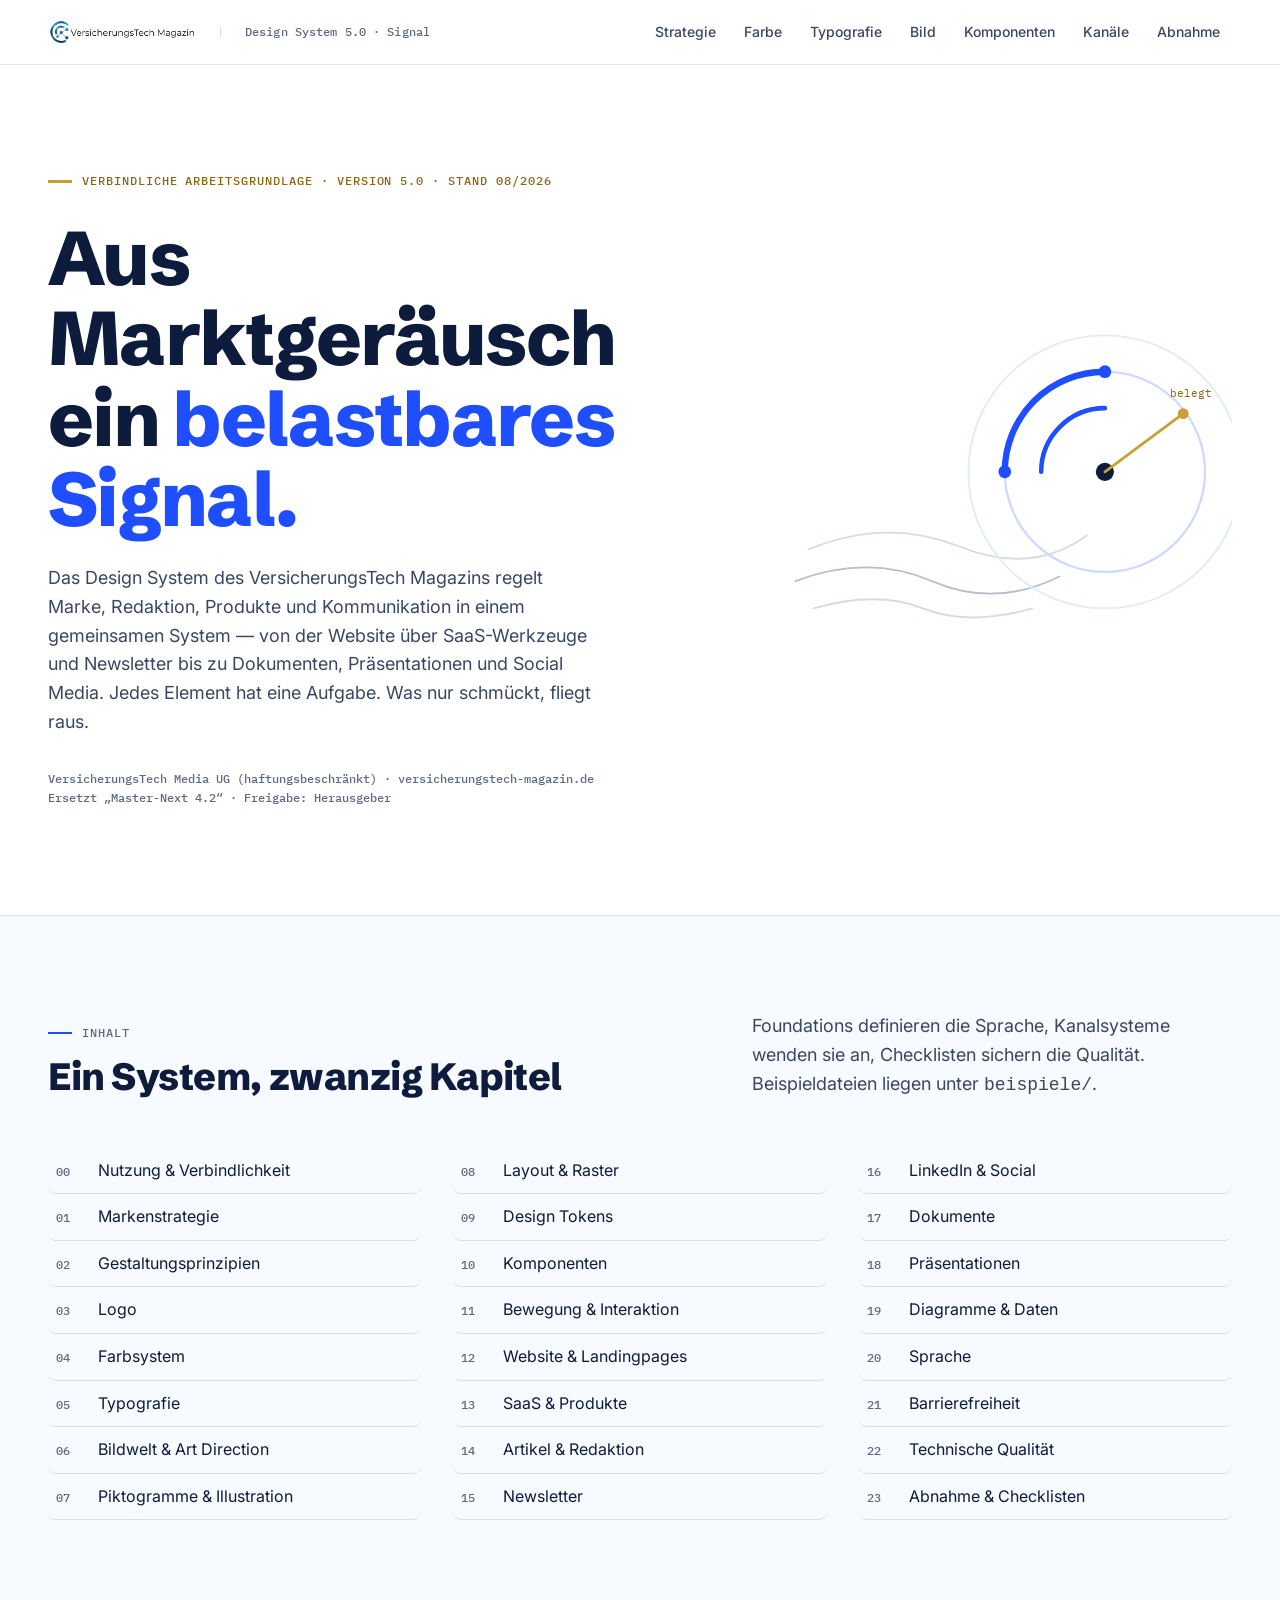
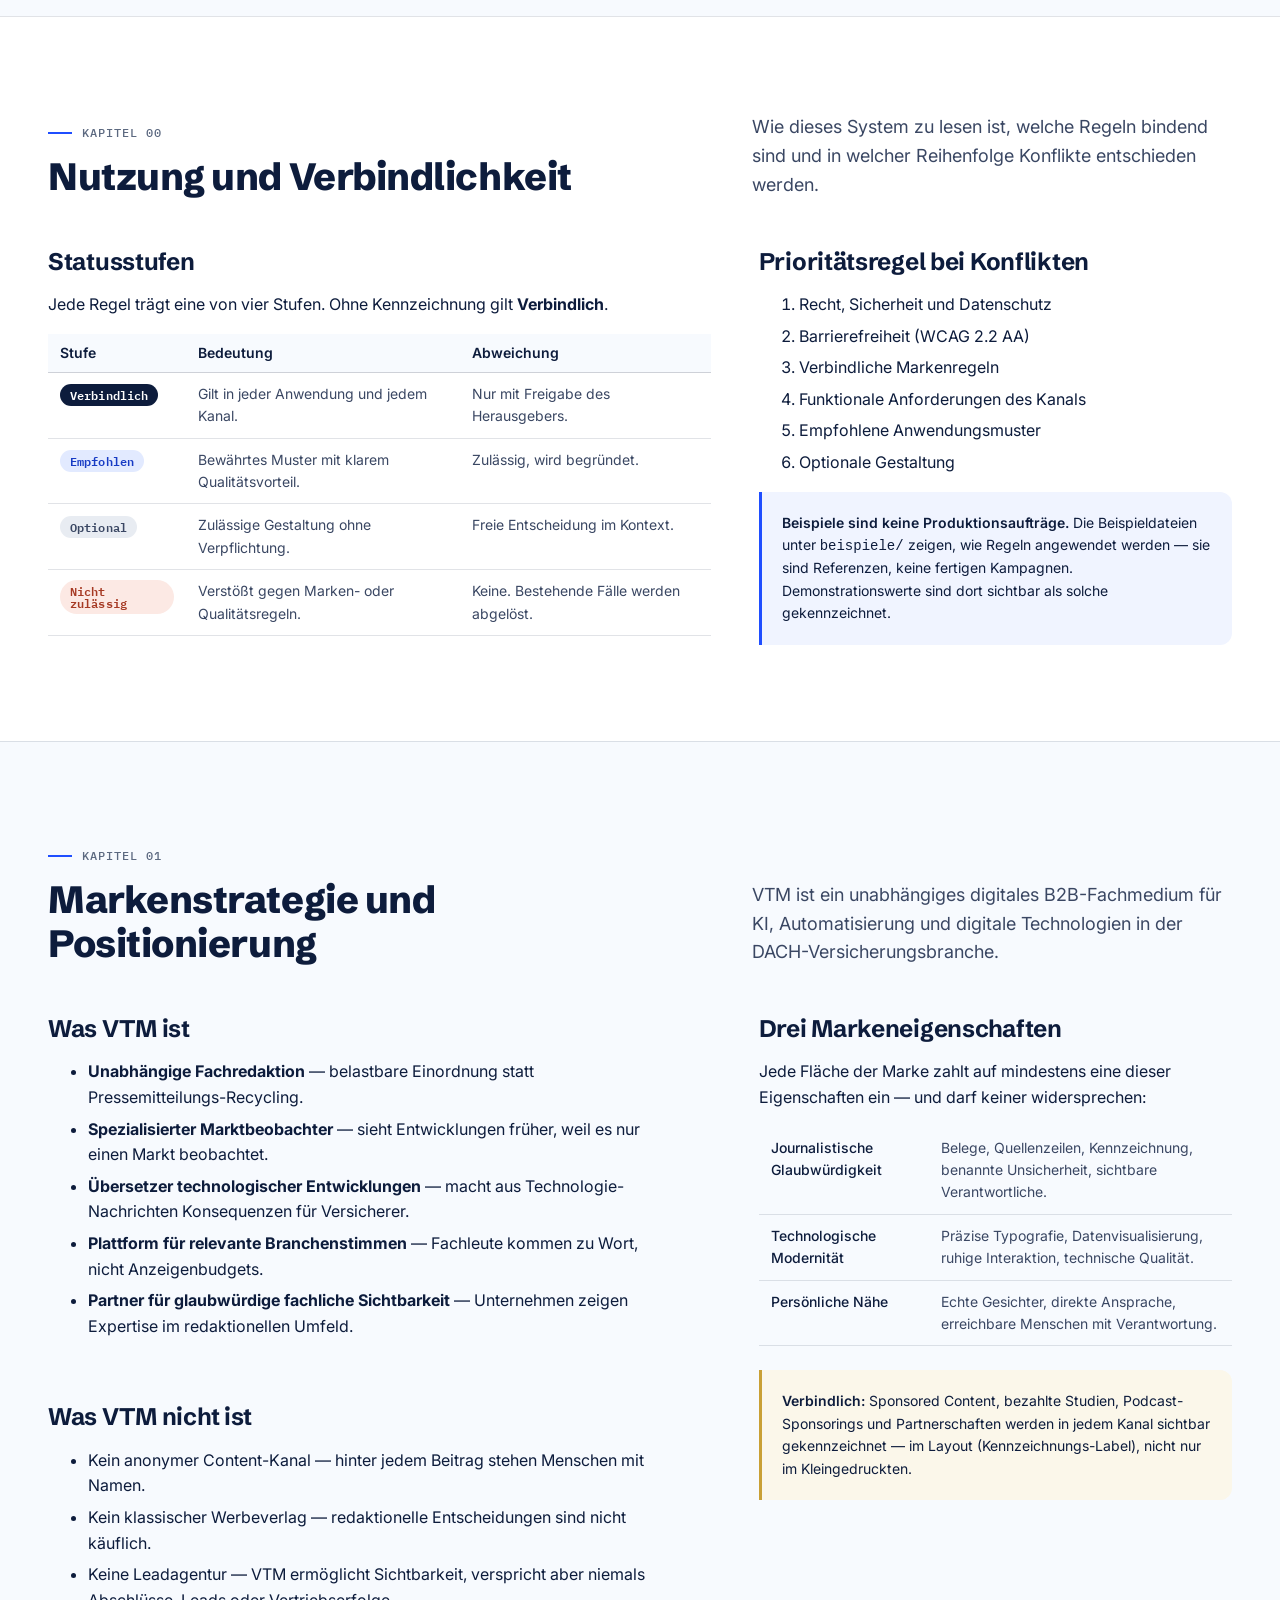
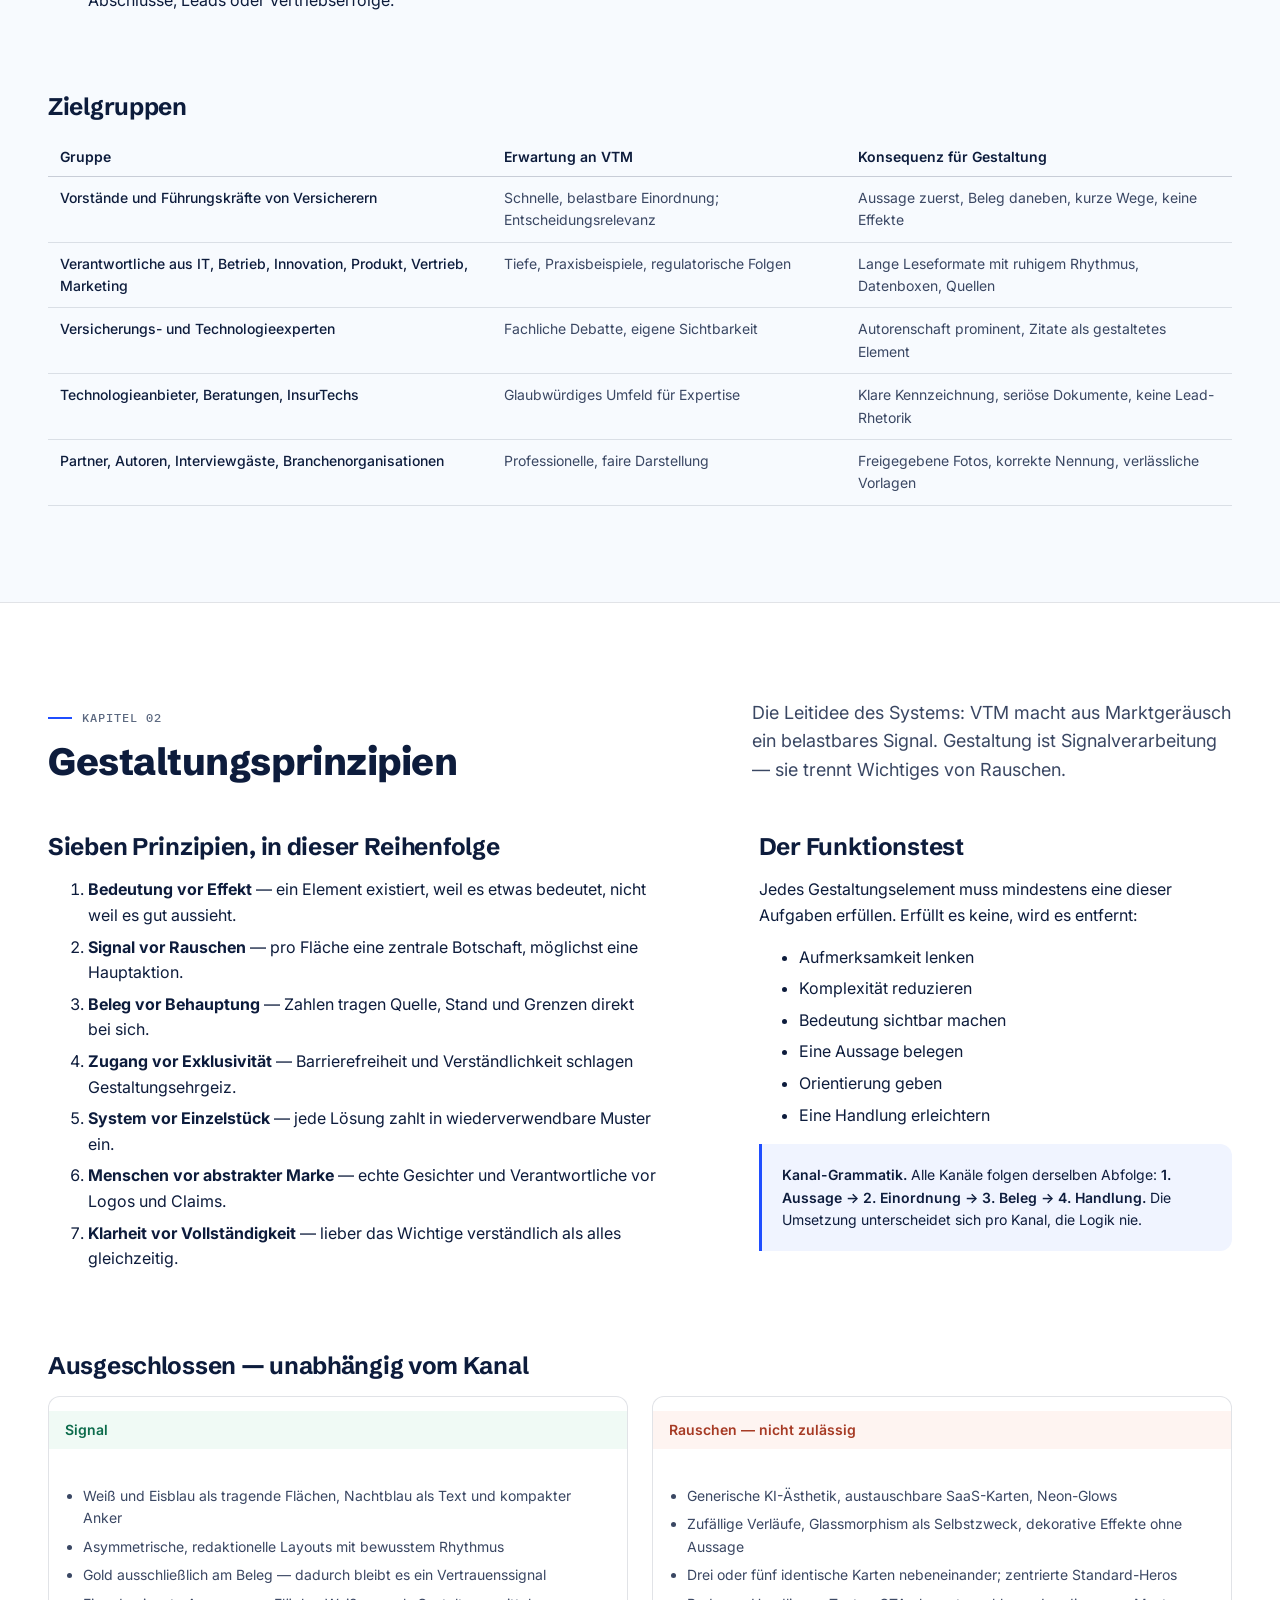
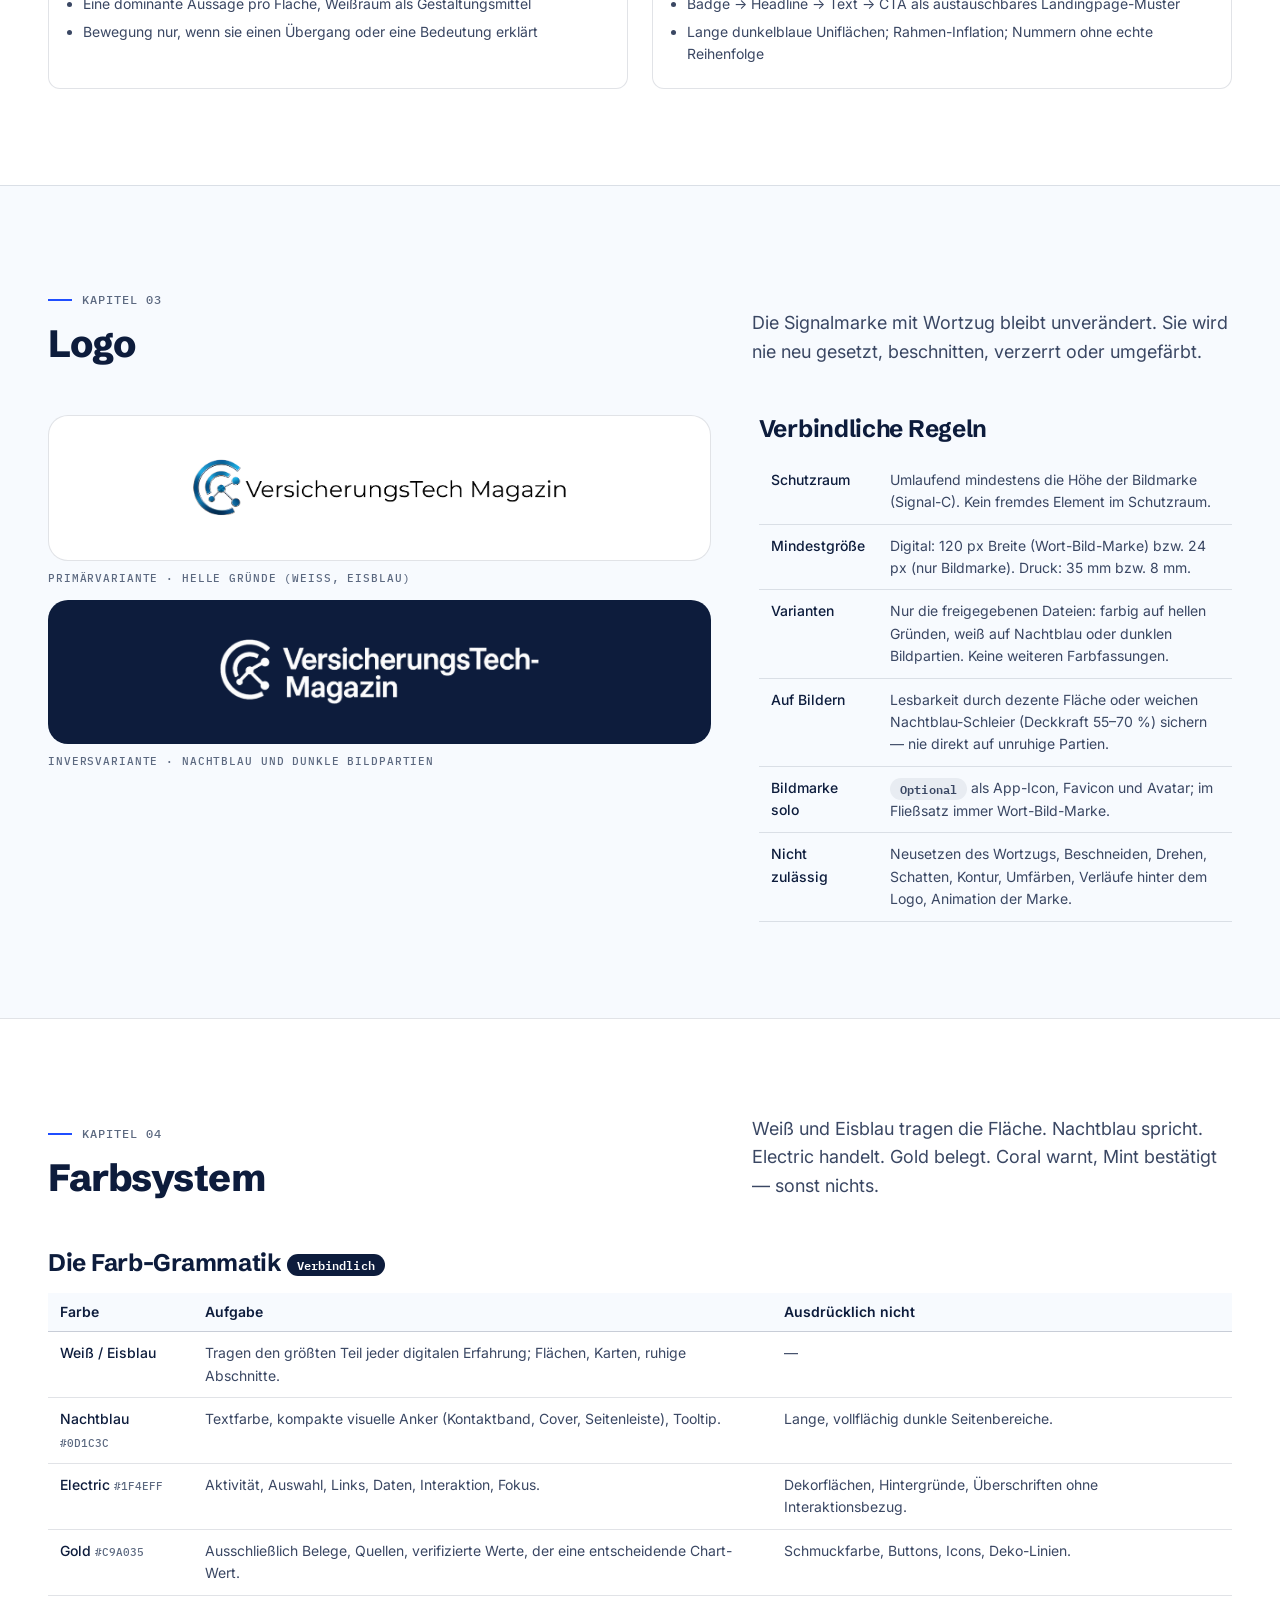
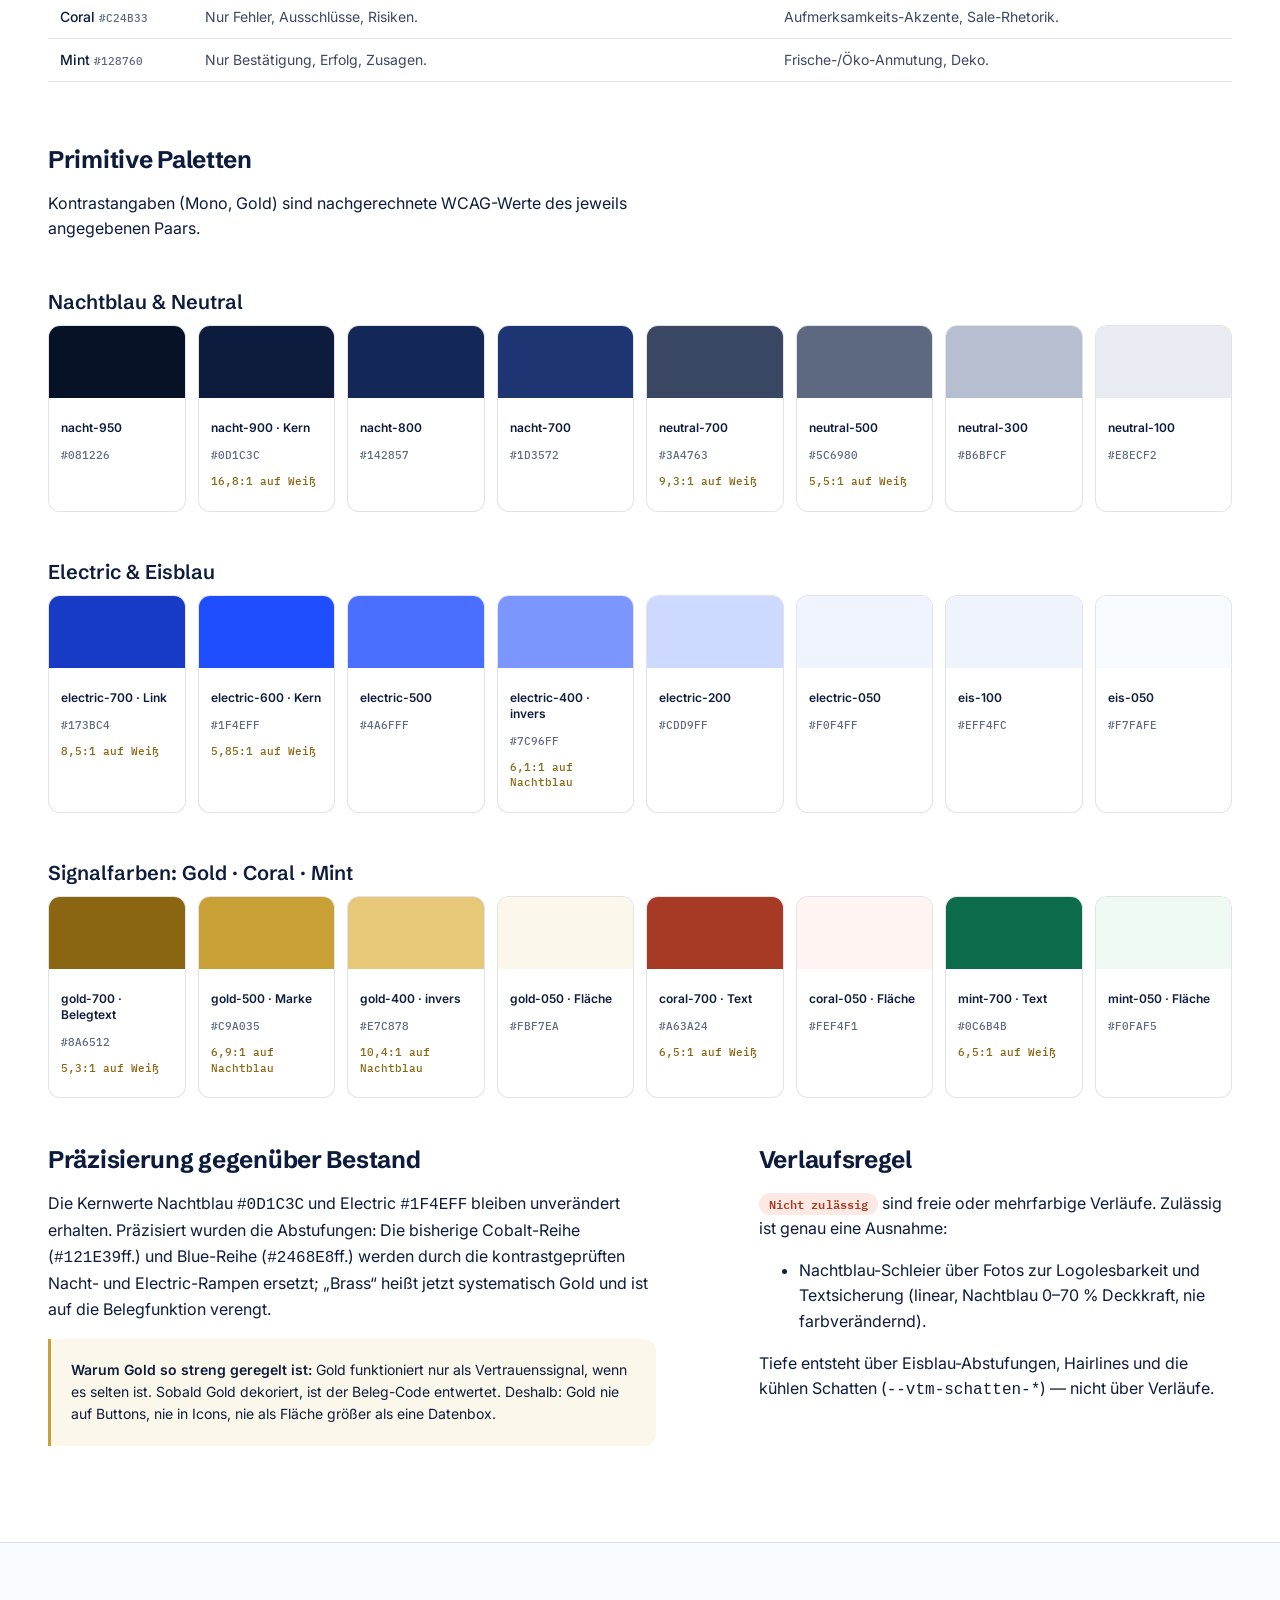
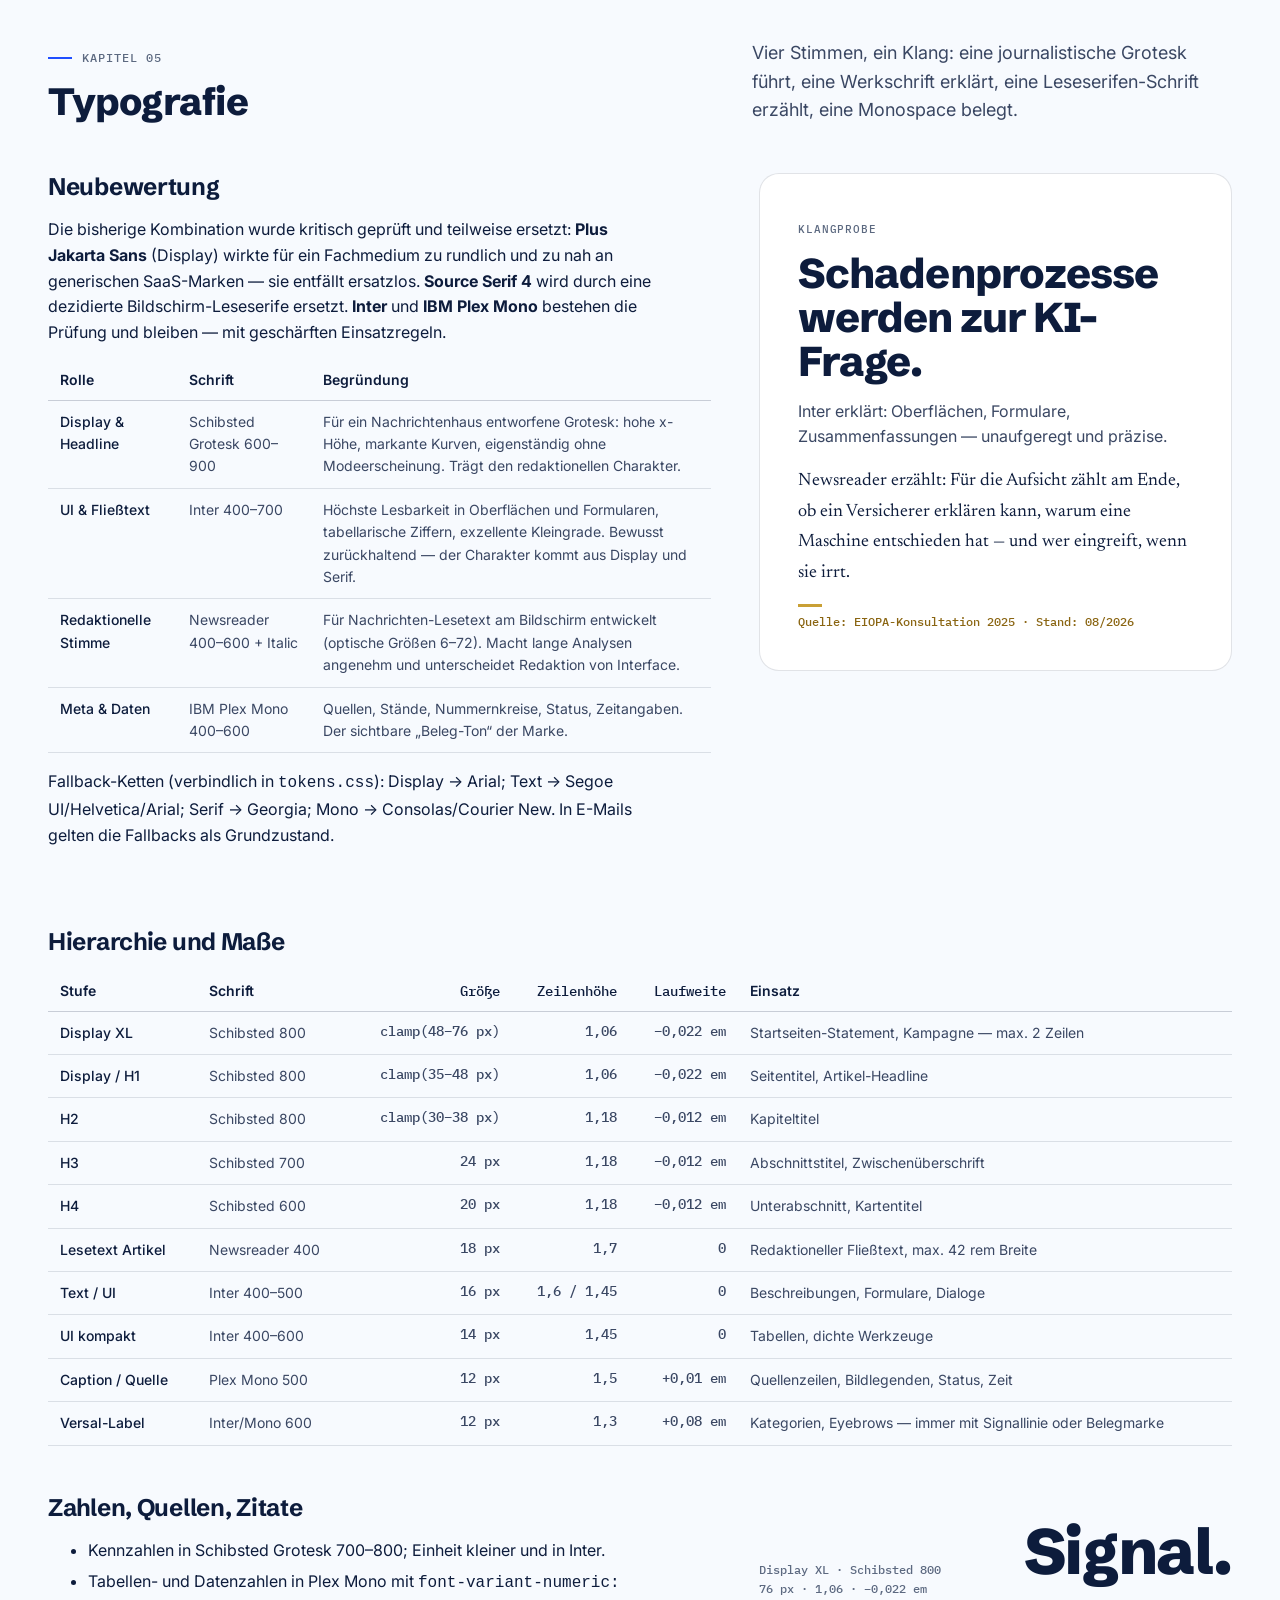
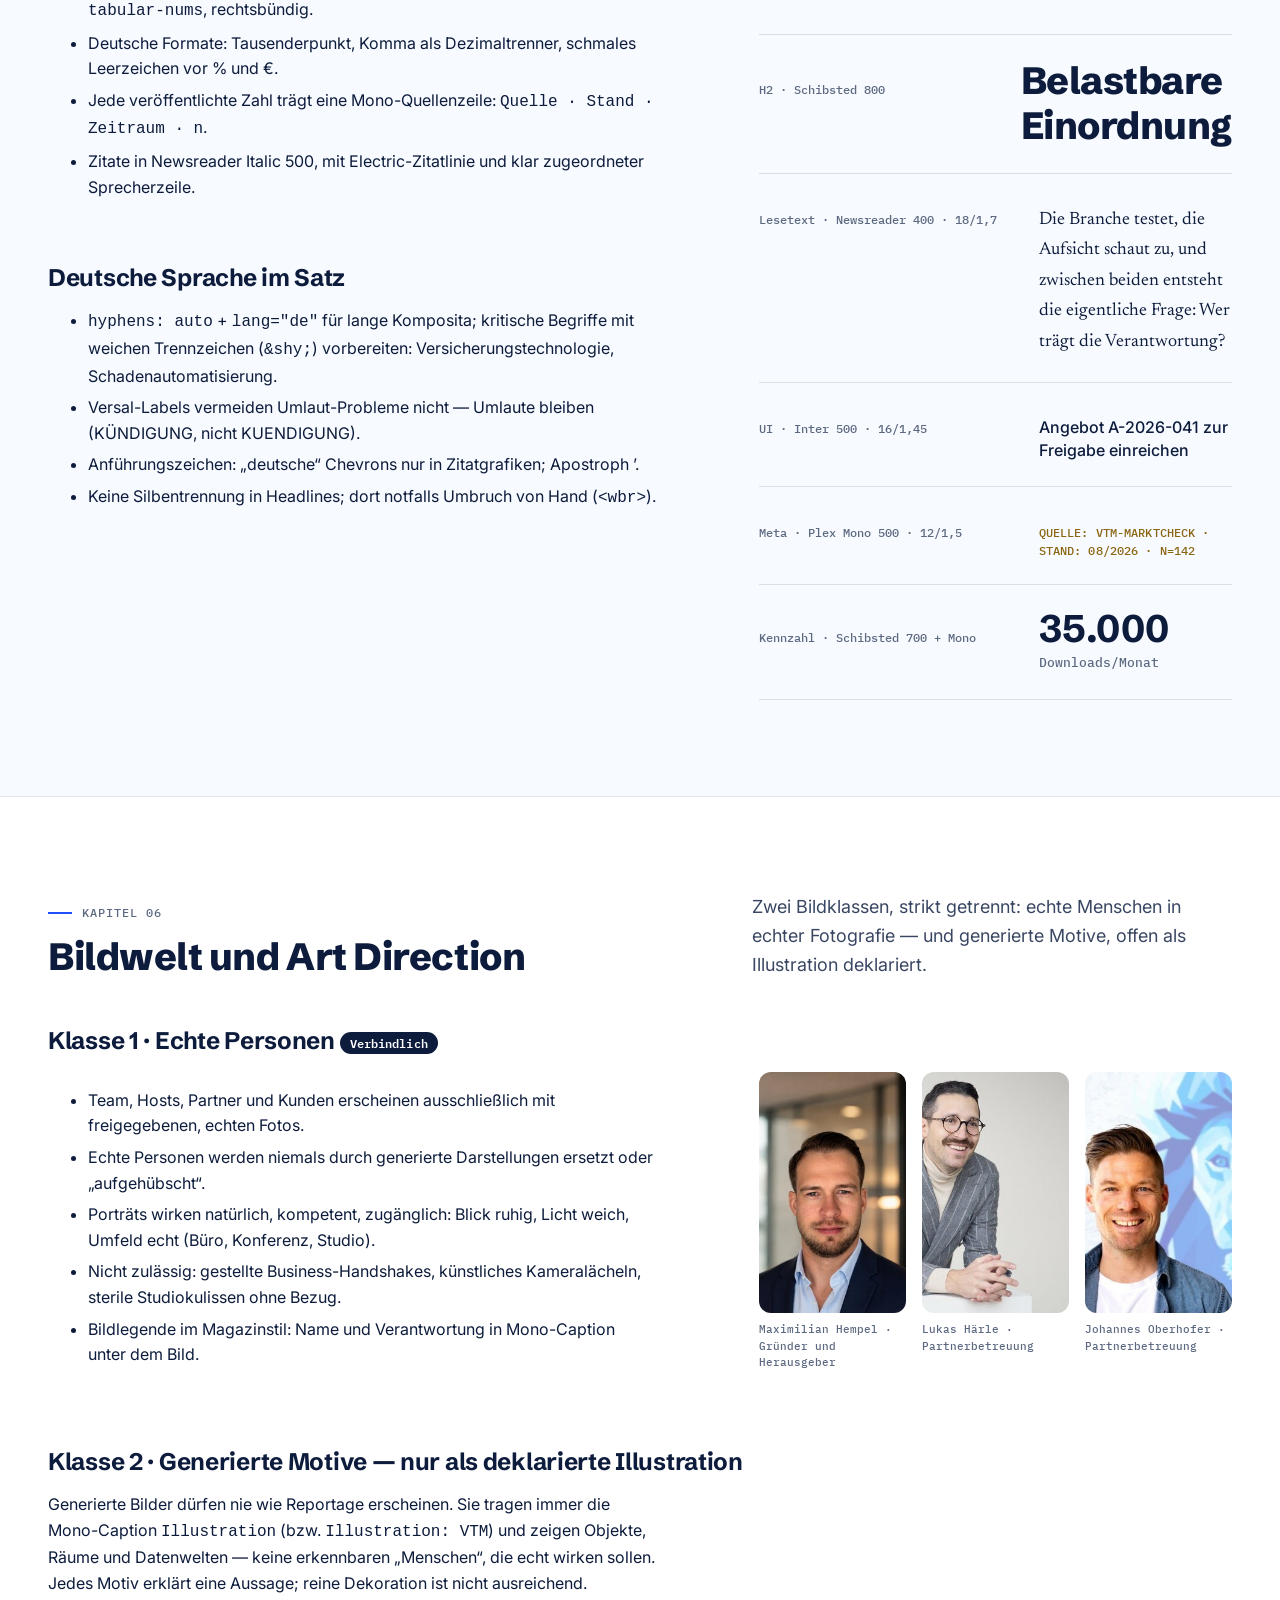
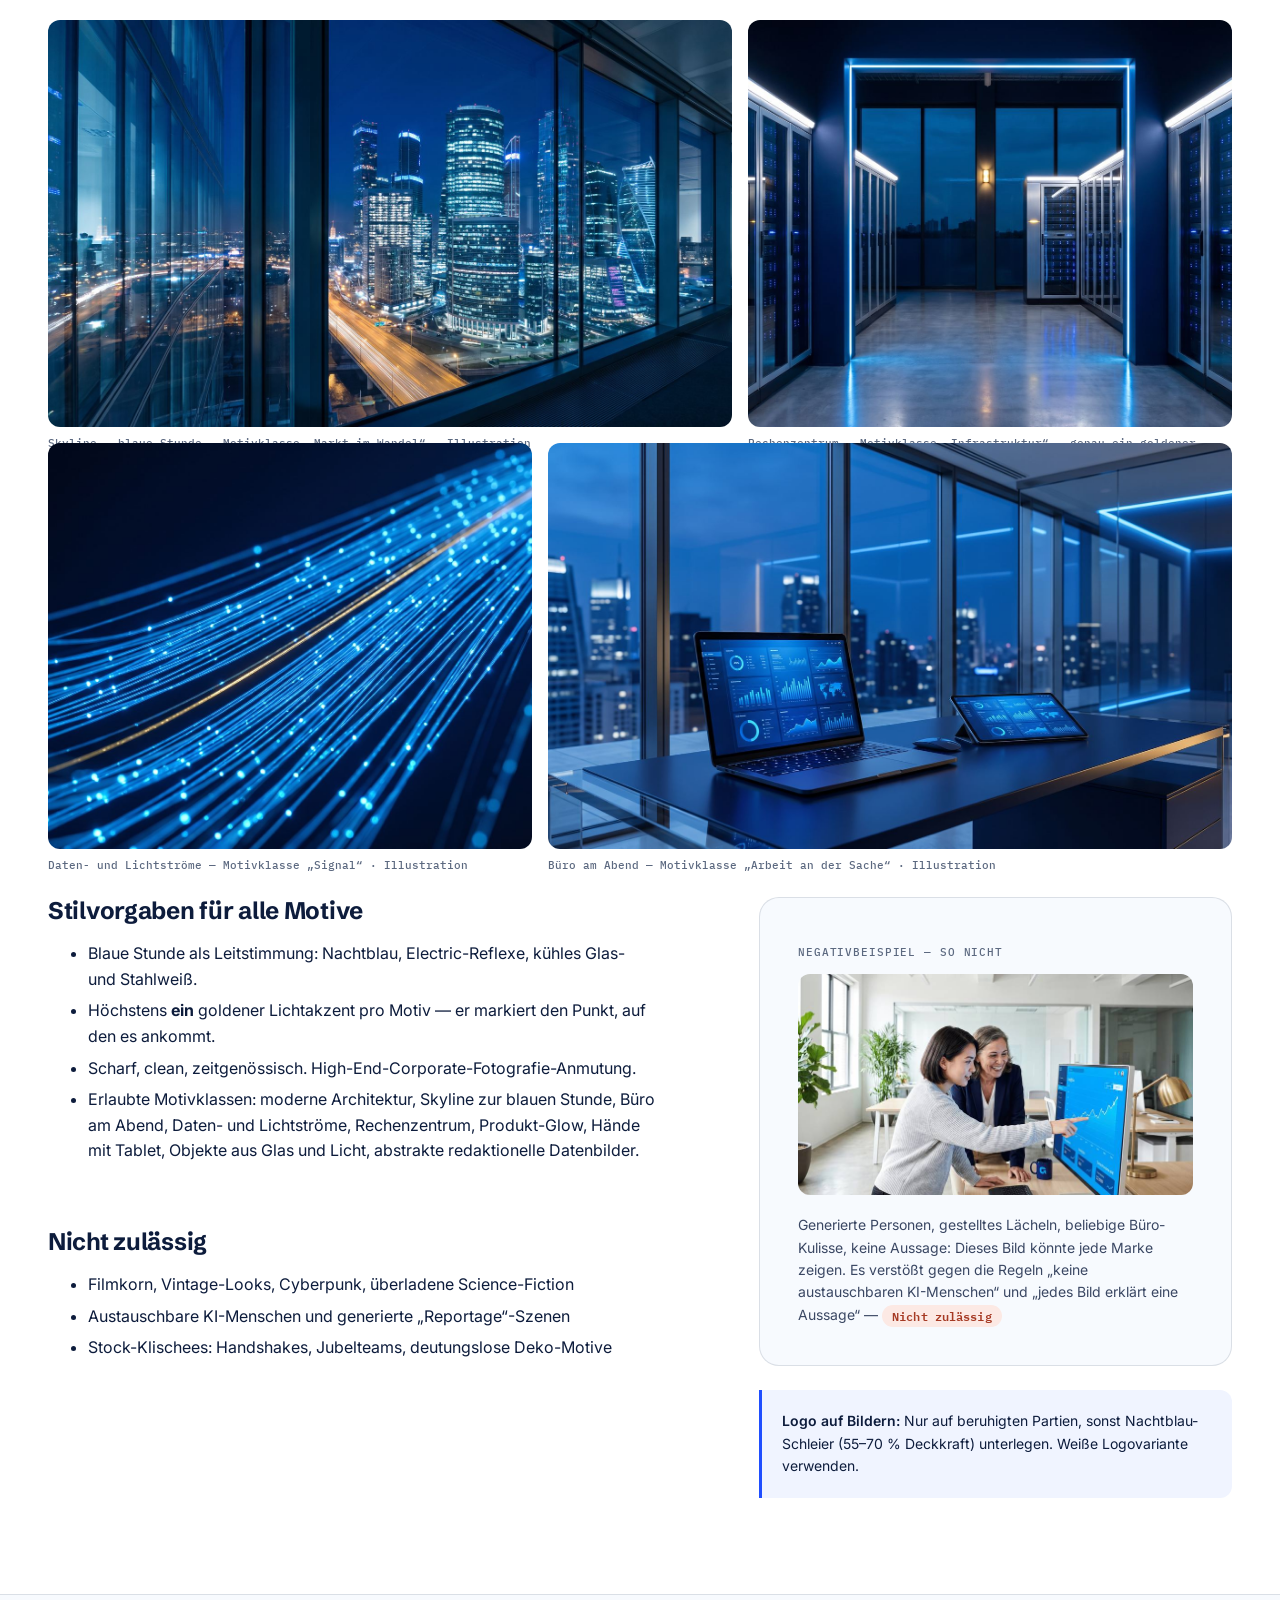
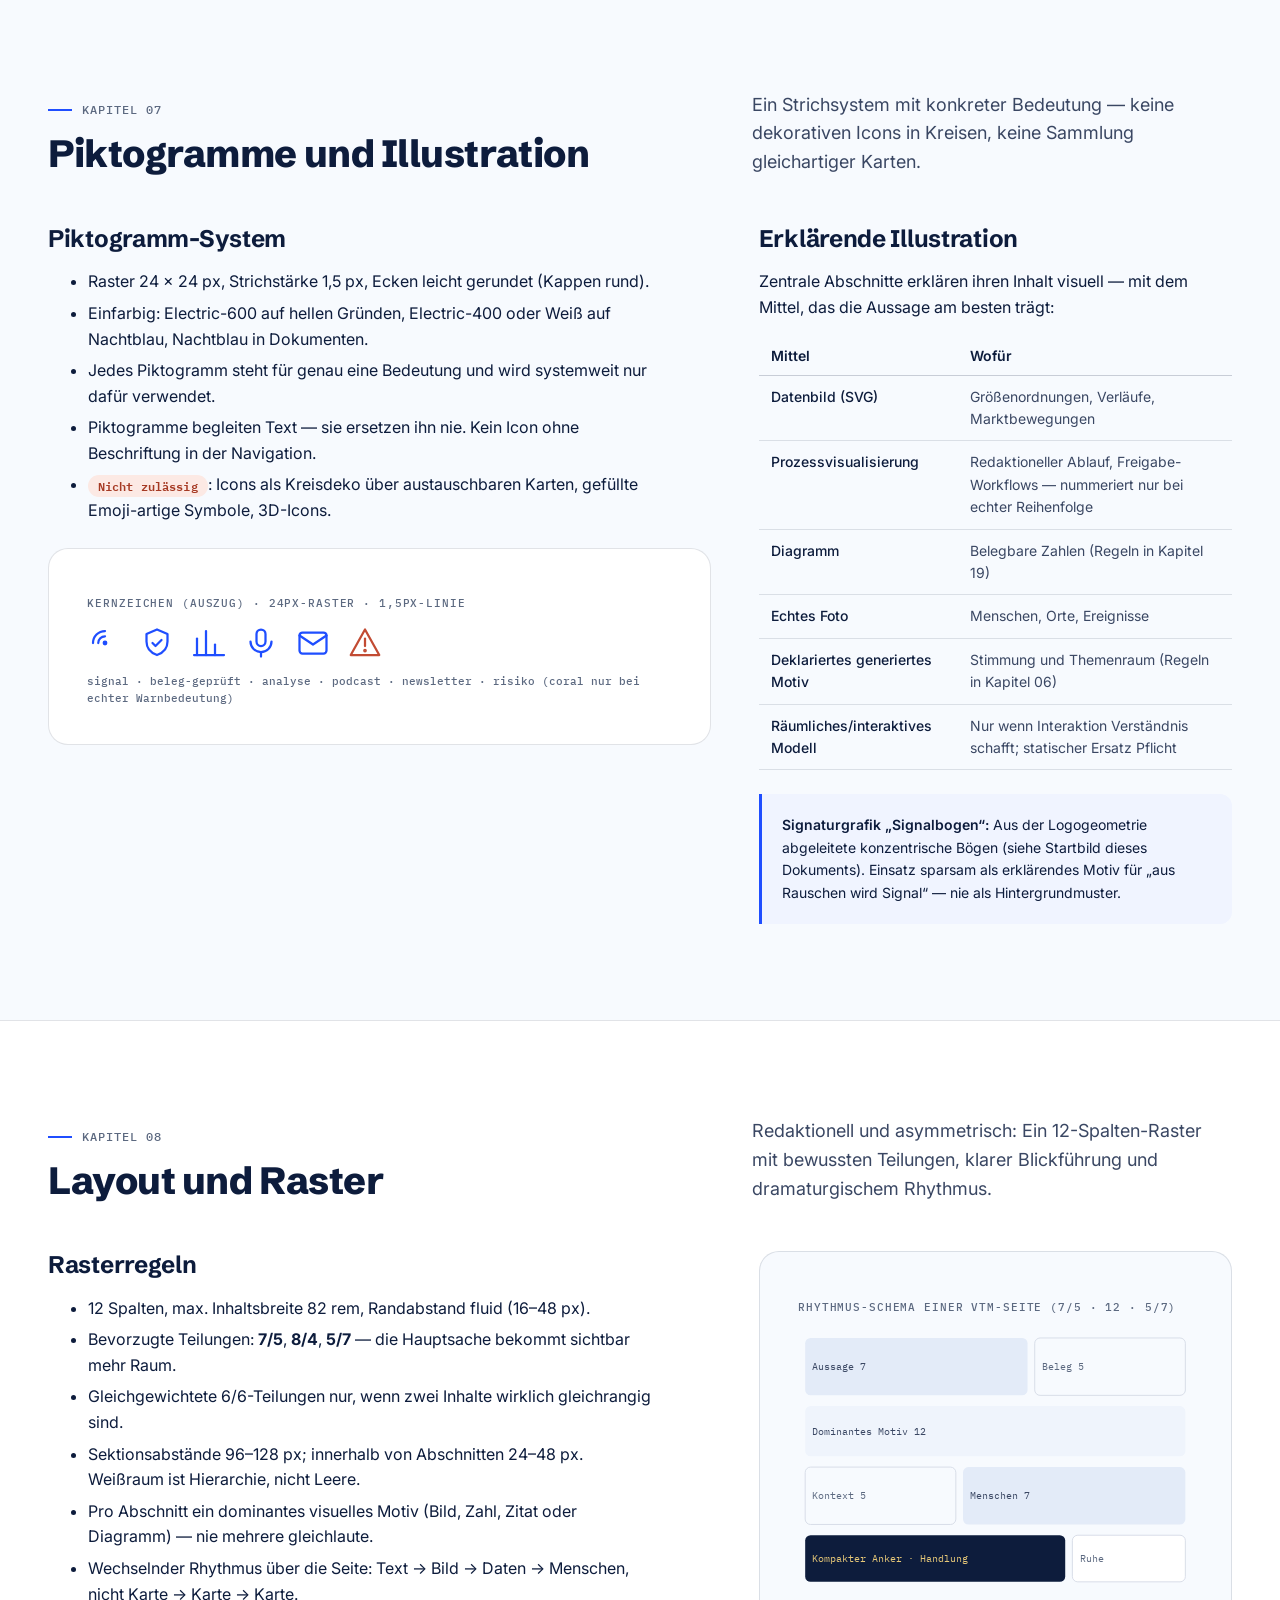
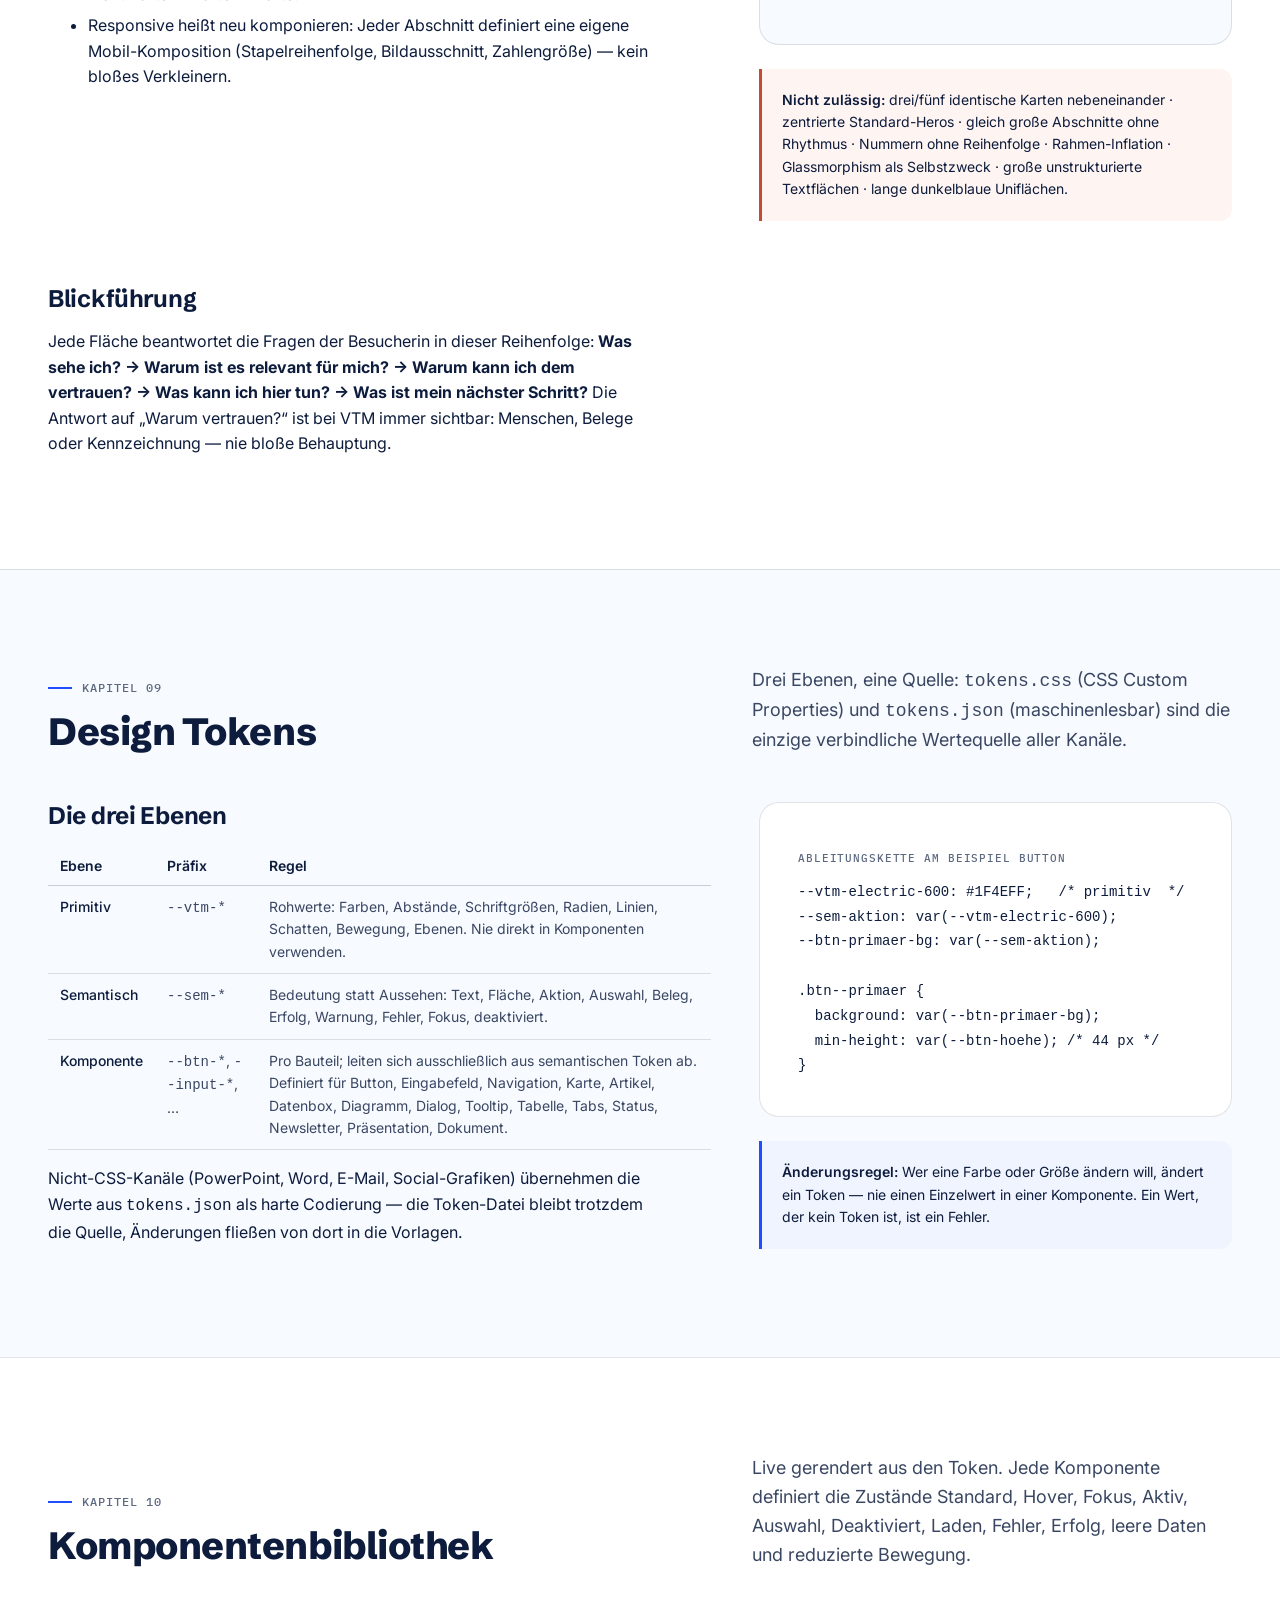
==== commit a05a7bfc: "Hero-Headline: weiche Trennzeichen durch Schriftstufe für sehr schmale Geräte ersetzt Co-Authored-By" ====
--- a/design-system/index.html
+++ b/design-system/index.html
@@ -93,6 +93,8 @@
 .hero-signal { position: relative; min-height: 280px; }
 .hero-signal svg { width: 100%; height: auto; display: block; }
 @media (max-width: 900px) { .hero-raster { grid-template-columns: minmax(0, 1fr); } .hero-signal { max-width: 24rem; } }
+/* Sehr schmale Geräte: „Marktgeräusch“ muss ungetrennt in 288px passen */
+@media (max-width: 360px) { .hero h1 { font-size: 2.35rem; } }
 
 /* ------- Inhaltsverzeichnis ------- */
 .toc { columns: 3; gap: var(--vtm-space-32); }
@@ -278,7 +280,7 @@
   <div class="hero-raster">
     <div>
       <p class="hero-eyebrow">Verbindliche Arbeitsgrundlage · Version 5.0 · Stand 08/2026</p>
-      <h1 id="hero-titel">Aus Markt&shy;geräusch ein <em>belast&shy;bares Signal.</em></h1>
+      <h1 id="hero-titel">Aus Marktgeräusch ein <em>belastbares Signal.</em></h1>
       <p class="hero-lead">
         Das Design System des VersicherungsTech Magazins regelt Marke, Redaktion,
         Produkte und Kommunikation in einem gemeinsamen System — von der Website über
